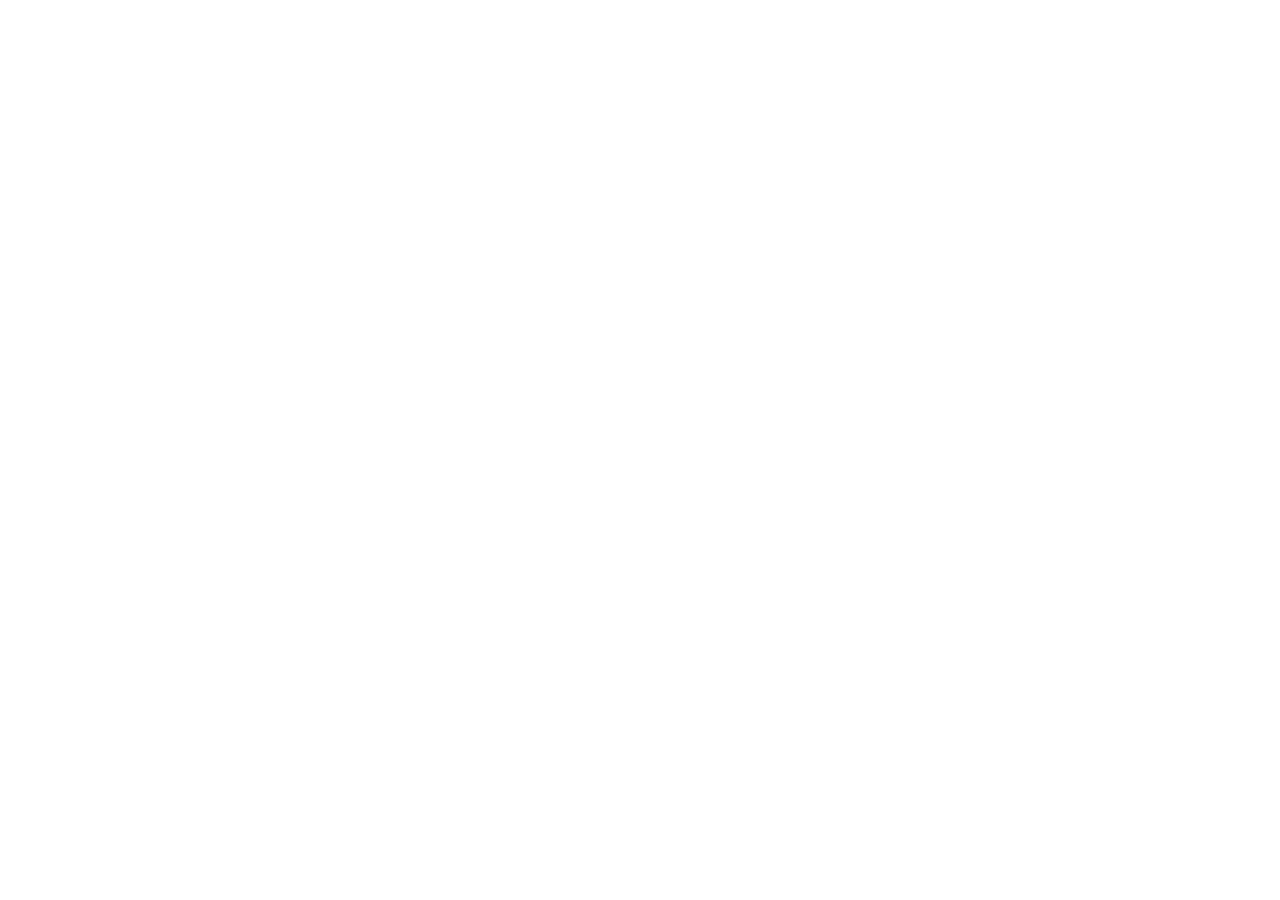
==== index.html @ d74dbf9d "Add files via upload" ====
<!DOCTYPE html>
<html lang="en">
<head>
<meta charset="UTF-8">
<meta name="viewport" content="width=device-width, initial-scale=1.0">
<title>Church Budget Platform — Demo</title>
<link rel="preconnect" href="https://fonts.googleapis.com">
<link rel="preconnect" href="https://fonts.gstatic.com" crossorigin>
<link href="https://fonts.googleapis.com/css2?family=Source+Sans+3:wght@400;600;700&family=Atkinson+Hyperlegible:wght@400;700&display=swap" rel="stylesheet">
<link rel="stylesheet" href="css/app.css">
<link rel="stylesheet" href="css/p4p6.css">
<link rel="stylesheet" href="css/dash.css">
<link rel="stylesheet" href="css/p5p9.css">
<link rel="stylesheet" href="css/p7p8.css">
<link rel="stylesheet" href="css/p1.css">
<link rel="stylesheet" href="css/p10.css">
<link rel="stylesheet" href="css/v101-proj.css">
<link rel="stylesheet" href="css/v101-appr.css">
<link rel="stylesheet" href="css/v101-msg.css">
</head>
<body>

<div id="app"></div>

<script src="js/config.js"></script>
<script src="js/data.js"></script>
<script src="js/derive.js"></script>
<script src="js/store.js"></script>
<script src="js/actions.js"></script>
<script src="js/ui.js"></script>
<script src="js/widgets.js"></script>
<script src="js/pages/p3.js"></script>
<script src="js/pages/stubs.js"></script>
<script src="js/pages/p2.js"></script>
<script src="js/pages/p4.js"></script>
<script src="js/pages/p6.js"></script>
<script src="js/pages/p5.js"></script>
<script src="js/pages/p7.js"></script>
<script src="js/pages/p8.js"></script>
<script src="js/pages/p9.js"></script>
<script src="js/pages/p1.js"></script>
<script src="js/pages/p10.js"></script>
<script src="js/pages/p11.js"></script>
<script src="js/app.js"></script>
</body>
</html>
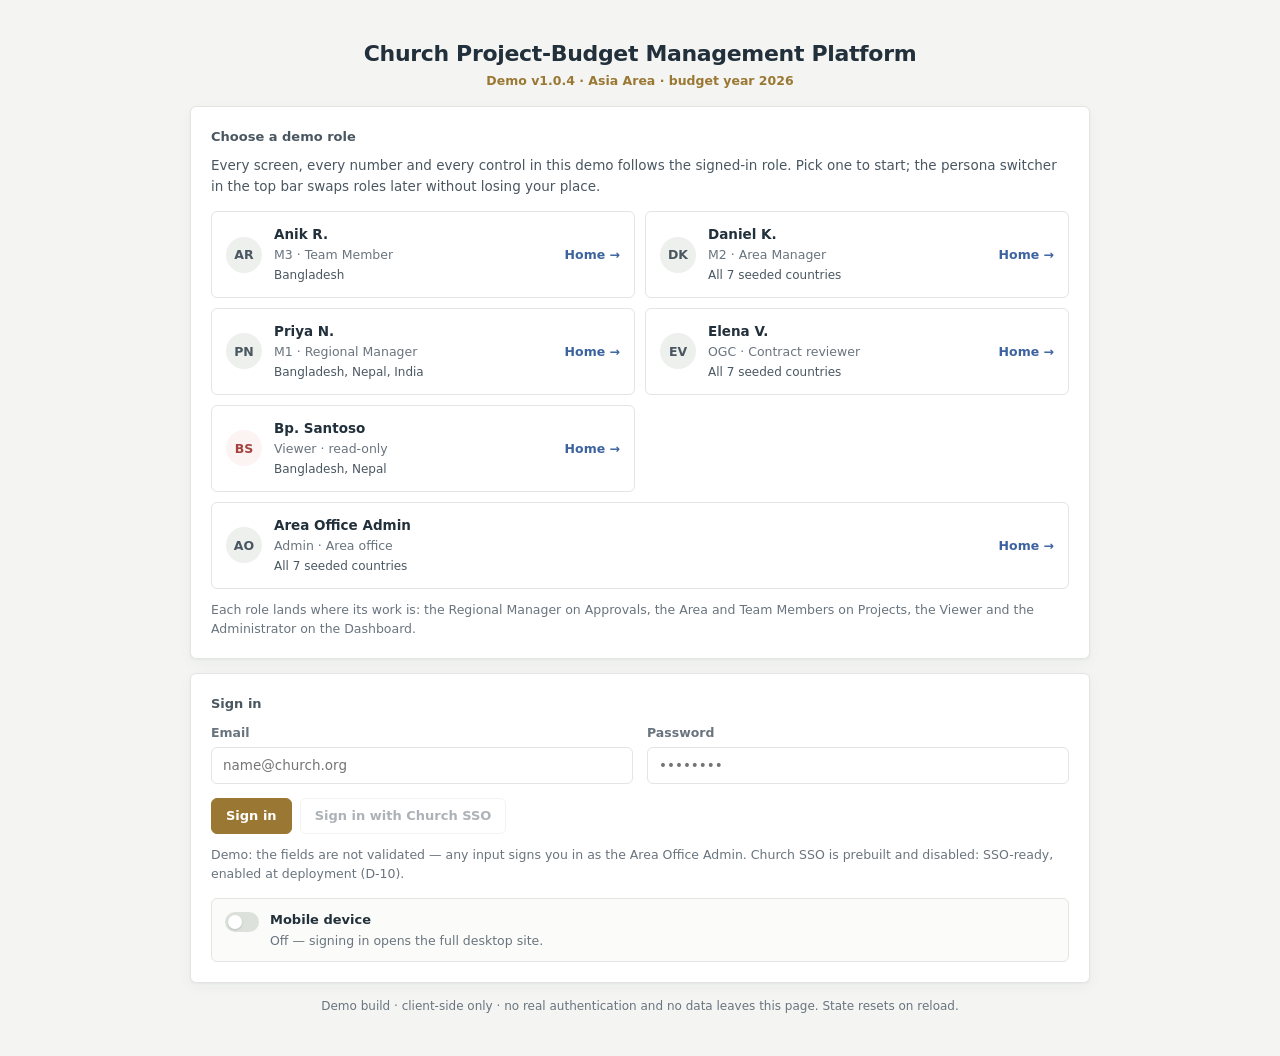
==== commit 63c9d0a9: "Add files via upload" ====
--- a/index.html
+++ b/index.html
@@ -3,7 +3,7 @@
 <head>
 <meta charset="UTF-8">
 <meta name="viewport" content="width=device-width, initial-scale=1.0">
-<title>Church Budget Platform — Demo</title>
+<title>Church Budget Platform — Demo v1.2.0</title>
 <link rel="preconnect" href="https://fonts.googleapis.com">
 <link rel="preconnect" href="https://fonts.gstatic.com" crossorigin>
 <link href="https://fonts.googleapis.com/css2?family=Source+Sans+3:wght@400;600;700&family=Atkinson+Hyperlegible:wght@400;700&display=swap" rel="stylesheet">
@@ -15,8 +15,11 @@
 <link rel="stylesheet" href="css/p1.css">
 <link rel="stylesheet" href="css/p10.css">
 <link rel="stylesheet" href="css/v101-proj.css">
-<link rel="stylesheet" href="css/v101-appr.css">
 <link rel="stylesheet" href="css/v101-msg.css">
+<link rel="stylesheet" href="css/p9int.css">
+<link rel="stylesheet" href="css/p12.css">
+<link rel="stylesheet" href="css/home.css">
+<link rel="stylesheet" href="css/p9data.css">
 </head>
 <body>
 
@@ -27,6 +30,8 @@
 <script src="js/derive.js"></script>
 <script src="js/store.js"></script>
 <script src="js/actions.js"></script>
+<script src="js/egc.js"></script>
+<script src="js/contracts.js"></script>
 <script src="js/ui.js"></script>
 <script src="js/widgets.js"></script>
 <script src="js/pages/p3.js"></script>
@@ -41,6 +46,15 @@
 <script src="js/pages/p1.js"></script>
 <script src="js/pages/p10.js"></script>
 <script src="js/pages/p11.js"></script>
+<script src="js/pages/p12.js"></script>
+<!-- v1.2.0 role homes: after stubs.js so the real pages win (F30) -->
+<script src="js/pages/p13.js"></script>
+<script src="js/pages/p14.js"></script>
+<script src="js/pages/p15.js"></script>
+<script src="js/pages/p16.js"></script>
+<script src="js/pages/p17.js"></script>
+<!-- v1.2.0 persistence: immediately before app.js (T-01, F1) -->
+<script src="js/persist.js"></script>
 <script src="js/app.js"></script>
 </body>
 </html>
--- a/css/app.css
+++ b/css/app.css
@@ -0,0 +1,602 @@
+/* ============================================================================
+   Church Budget Platform — application stylesheet
+   Tokens per docs/03_DESIGN_SYSTEM.md, then components C-01…C-20 as sections.
+   One family (Source Sans 3). No mono. No tracked-uppercase labels.
+   Spacing comes from --pad and --gap only.
+   ========================================================================= */
+
+/* ---------------------------------------------------------------- tokens -- */
+:root{
+  --paper:#F4F5F3; --card:#FFFFFF; --ink:#22303B; --slate:#4A5761; --muted:#69747E;
+  --line:#E2E5E1; --line2:#EDEFEC;
+  --brass:#9A7833; --verd:#3F7E72; --glass:#3C63A0; --rose:#A3423E;
+  --rose-bg:#FBF4F3; --brass-bg:#FBF8F1; --verd-bg:#F5FAF8;
+  --s1:#3F7E72; --s2:#3C63A0; --s3:#9A7833; --s4:#98A1A8; --sx:#A3423E;
+  --gantt-fill:#E7F0F5; --gantt-edge:#7FA8C4;
+  --gantt-fill2:#EFEAF6; --gantt-edge2:#9280BC;
+
+  --sans:'Source Sans 3',-apple-system,'Segoe UI',system-ui,sans-serif;
+  --comfort:'Atkinson Hyperlegible','Source Sans 3',-apple-system,system-ui,sans-serif;
+  --f:var(--sans);
+
+  --r:6px; --pad:20px; --gap:14px;
+  --shadow:0 1px 2px rgba(34,48,59,.04), 0 4px 14px rgba(34,48,59,.04);
+  --gantt-label:178px;
+}
+body.comfort{--f:var(--comfort)}
+
+/* ------------------------------------------------------------------ base -- */
+*{box-sizing:border-box;margin:0;padding:0}
+html,body{max-width:100%}
+body{font-family:var(--f);background:var(--paper);color:var(--ink);
+  font-size:14.5px;line-height:1.55;-webkit-font-smoothing:antialiased;
+  overflow-wrap:break-word;overflow-x:hidden}
+button{font:inherit;cursor:pointer;background:none;border:none;color:inherit}
+a{color:inherit}
+summary{list-style:none;cursor:pointer}
+summary::-webkit-details-marker{display:none}
+summary::marker{content:''}
+.num{font-variant-numeric:tabular-nums}
+.hide{display:none !important}
+.vh{position:absolute;width:1px;height:1px;overflow:hidden;clip:rect(0 0 0 0);white-space:nowrap}
+
+/* ============================================ C-01 · app shell + sidebar == */
+.shell{display:grid;grid-template-columns:212px minmax(0,1fr);min-height:100vh}
+.side{background:#FBFCFA;border-right:1px solid var(--line);padding:20px 0;
+  position:sticky;top:0;height:100vh;min-width:0;display:flex;flex-direction:column}
+.brand{font-size:15.5px;font-weight:700;padding:0 20px 16px;
+  border-bottom:1px solid var(--line2);margin-bottom:12px;letter-spacing:-.01em}
+.brand small{display:block;font-size:11.5px;font-weight:600;color:var(--brass);margin-top:2px}
+.nav{min-width:0}
+.side a{display:flex;justify-content:space-between;align-items:center;gap:8px;
+  padding:9px 20px;font-size:14px;color:var(--slate);text-decoration:none}
+.side a:hover{background:#F1F3F0}
+.side a.on{background:#EDF0EC;color:var(--ink);font-weight:600;box-shadow:inset 3px 0 0 var(--brass)}
+.side .grp{font-size:11.5px;font-weight:600;color:var(--muted);padding:18px 20px 6px}
+.badge{font-size:11.5px;font-weight:600;color:#fff;background:var(--rose);
+  border-radius:999px;padding:1px 8px;font-variant-numeric:tabular-nums;flex:none}
+.side .me{margin-top:auto;padding:14px 20px 0;border-top:1px solid var(--line2);
+  font-size:12.5px;color:var(--muted);min-width:0}
+.side .me b{display:block;color:var(--slate);font-size:13px}
+
+/* topbar (persona switcher lives here, top right) */
+.topbar{display:flex;align-items:center;gap:10px;flex-wrap:wrap;
+  padding:12px 28px;border-bottom:1px solid var(--line);background:#FBFCFA}
+.topbar .where{font-size:12.5px;color:var(--muted);min-width:0}
+.topbar .rt{margin-left:auto;display:flex;align-items:center;gap:10px;flex-wrap:wrap}
+.persona{display:flex;align-items:center;gap:8px}
+.persona label{font-size:12.5px;font-weight:600;color:var(--muted)}
+.sel{font-family:inherit;font-size:13px;font-weight:600;color:var(--ink);
+  border:1px solid var(--line);
+  border-radius:var(--r);background:#fff;padding:7px 12px;white-space:nowrap;max-width:100%}
+.rolechip{font-size:11.5px;font-weight:600;color:var(--slate);background:#EDF0EC;
+  border-radius:999px;padding:2px 9px;white-space:nowrap}
+.rolechip.viewer{background:var(--rose-bg);color:var(--rose)}
+
+.main{padding:22px 28px 60px;min-width:0;max-width:1280px}
+
+/* ------------------------------------------------------------ page head -- */
+.pagehead{display:flex;align-items:center;gap:var(--gap);flex-wrap:wrap;margin-bottom:4px}
+.pagehead h1{font-size:23px;font-weight:700;letter-spacing:-.015em;min-width:0}
+.pagehead .sub{font-size:13px;color:var(--muted)}
+.pagehead .sp{margin-left:auto;display:flex;gap:8px;flex-wrap:wrap;align-items:center}
+.crumb{font-size:12.5px;font-weight:600;color:var(--muted);margin-bottom:6px}
+
+/* ------------------------------------------------------- buttons / chips -- */
+.btn{display:inline-flex;align-items:center;gap:6px;font-size:13px;font-weight:600;
+  padding:7px 14px;border-radius:var(--r);border:1px solid var(--line);background:#fff;
+  color:var(--slate);white-space:nowrap;text-decoration:none}
+.btn:hover{border-color:var(--muted)}
+.btn.brass{background:var(--brass);border-color:var(--brass);color:#fff}
+.btn.brass:hover{border-color:var(--brass);filter:brightness(.95)}
+.btn.sm{font-size:12px;padding:4px 10px}
+.btn[disabled]{opacity:.45;pointer-events:none}
+
+.filters{display:flex;gap:8px;flex-wrap:wrap;align-items:center;margin:var(--gap) 0}
+.chip{font-size:12.5px;font-weight:600;padding:5px 12px;border-radius:999px;
+  border:1px solid var(--line);background:#fff;color:var(--slate);white-space:nowrap}
+.chip .n{font-size:11.5px;font-weight:600;color:var(--muted);margin-left:5px;
+  font-variant-numeric:tabular-nums}
+.chip:hover{border-color:var(--muted)}
+.chip.on{background:var(--ink);border-color:var(--ink);color:#fff}
+.chip.on .n{color:#C6CEC9}
+.filters .sep{width:1px;height:20px;background:var(--line);margin:0 3px}
+.search{font:inherit;font-size:12.5px;color:var(--ink);border:1px solid var(--line);
+  border-radius:999px;background:#fff;padding:5px 14px;min-width:262px;flex:0 1 300px}
+.search::placeholder{color:var(--muted)}
+.search:focus{outline:none;border-color:var(--brass);box-shadow:0 0 0 3px rgba(154,120,51,.12)}
+@media(max-width:520px){.search{min-width:0;flex:1 1 100%}}
+
+/* -------------------------------------------------------- cards / C-02 --- */
+.card{background:var(--card);border:1px solid var(--line);border-radius:var(--r);
+  box-shadow:var(--shadow);padding:var(--pad);min-width:0}
+.card + .card{margin-top:var(--gap)}
+.card h2{font-size:13px;font-weight:600;color:var(--slate);margin-bottom:var(--gap)}
+.card h2 .more{float:right;font-weight:600;font-size:12.5px;color:var(--glass);cursor:pointer}
+.card p{font-size:13.5px;color:var(--slate)}
+.card p + p{margin-top:8px}
+
+.kpis{display:grid;grid-template-columns:repeat(4,minmax(0,1fr));gap:var(--gap);margin-bottom:var(--gap)}
+.kpi{background:#fff;border:1px solid var(--line);border-left:3px solid var(--line);
+  border-radius:var(--r);box-shadow:var(--shadow);padding:16px 18px;min-width:0}
+.kpi.alert{border-left-color:var(--rose)}
+.kpi .k{font-size:12.5px;font-weight:600;color:var(--muted);margin-bottom:6px}
+.kpi .v{font-size:25px;font-weight:700;letter-spacing:-.01em;line-height:1.15;
+  font-variant-numeric:tabular-nums}
+.kpi.alert .v{color:var(--rose)}
+.kpi .d{font-size:12.5px;color:var(--muted);margin-top:5px}
+
+/* attention pill (shared micro-layout) */
+.tagpill{flex:none;min-width:60px;text-align:center;font-size:12px;font-weight:700;
+  font-variant-numeric:tabular-nums;padding:3px 6px;border-radius:999px;
+  border:1.5px solid var(--line);color:var(--slate);background:#fff}
+.tagpill.rose{border-color:#E5C6C4;color:var(--rose);background:var(--rose-bg)}
+.tagpill.brass{border-color:#E2D3B4;color:var(--brass);background:var(--brass-bg)}
+
+/* coverage cell (bar ∣ right-aligned %) */
+.covcell{display:inline-grid;grid-template-columns:56px 48px;align-items:center;gap:8px}
+.covbar{width:56px;height:5px;border-radius:999px;background:#EFF1EE;overflow:hidden}
+.covbar i{display:block;height:100%;background:var(--verd);border-radius:999px}
+.covbar.warn i{background:var(--brass)}
+.covbar.over i{background:var(--rose)}
+.covcell .cv{text-align:right;font-variant-numeric:tabular-nums;font-size:12.5px}
+.covcell .cv.neg{color:var(--rose);font-weight:700}
+
+/* ============================================== C-04 · data table ======== */
+.tblwrap{overflow-x:auto}
+.tbl{width:100%;border-collapse:collapse;font-size:13.5px}
+.tblwrap .tbl{min-width:560px}
+.tbl th{font-size:12.5px;font-weight:600;color:var(--muted);text-align:left;
+  padding:0 12px 10px;border-bottom:1px solid var(--line);white-space:nowrap}
+.tbl th.r,.tbl td.r{text-align:right}
+.tbl td{padding:12px;border-bottom:1px solid var(--line2);vertical-align:middle}
+.tbl tr:last-child td{border-bottom:none}
+.tbl td.r{font-variant-numeric:tabular-nums;white-space:nowrap}
+.tbl .neg{color:var(--rose);font-weight:700}
+.tbl .dim{color:var(--muted)}
+
+/* ================================== C-04/C-05 · P3 register + rows ======= */
+.list{border:1px solid var(--line);border-radius:var(--r);background:#fff;
+  box-shadow:var(--shadow);overflow:hidden}
+.lhead,.prow{display:grid;
+  grid-template-columns:minmax(0,1fr) 196px 116px 136px 30px;
+  gap:12px;align-items:center;padding:11px 16px}
+.lhead{background:#FAFBFA;border-bottom:1px solid var(--line);
+  font-size:12.5px;font-weight:600;color:var(--muted)}
+.lhead .r{text-align:right}
+
+/* country group header — carries the derived committed total */
+.ghd{display:flex;align-items:center;gap:12px;flex-wrap:wrap;
+  padding:10px 16px;background:#F6F8F5;border-bottom:1px solid var(--line);
+  border-top:1px solid var(--line)}
+.list .ghd:first-of-type{border-top:none}
+.ghd b{font-size:13.5px;font-weight:700}
+.ghd .cnt{font-size:12.5px;color:var(--muted)}
+.ghd .rt{margin-left:auto;display:flex;align-items:center;gap:12px;flex-wrap:wrap;
+  font-size:12.5px;color:var(--muted)}
+.ghd .rt .money{font-variant-numeric:tabular-nums;color:var(--slate);font-weight:600}
+.ghd .rt .over{color:var(--rose);font-weight:700;font-variant-numeric:tabular-nums}
+
+details.prj{border-bottom:1px solid var(--line2)}
+details.prj:last-of-type{border-bottom:none}
+summary.prow:hover{background:#FBFCFA}
+details.prj[open] summary.prow{background:#F8FAF8}
+.pname{min-width:0}
+.pname .id{font-size:12px;font-weight:600;color:var(--brass);
+  font-variant-numeric:tabular-nums}
+.pname b{display:block;font-weight:600;font-size:14px;line-height:1.35;
+  overflow:hidden;text-overflow:ellipsis;white-space:nowrap}
+.pname small{display:block;color:var(--muted);font-size:12.5px;
+  overflow:hidden;text-overflow:ellipsis;white-space:nowrap}
+.stage{min-width:0}
+.stage small{display:block;font-size:12.5px;color:var(--muted);margin-top:3px;
+  font-variant-numeric:tabular-nums}
+.stage small.hot{color:var(--rose);font-weight:600}
+.stage small.warm{color:var(--brass);font-weight:600}
+.amt{font-size:14px;text-align:right;white-space:nowrap;font-variant-numeric:tabular-nums;
+  font-weight:600}
+.amt small{display:block;font-size:12px;color:var(--muted);font-weight:400}
+.chev{color:var(--muted);font-size:11px;text-align:right;transition:transform .18s}
+details.prj[open] .chev{transform:rotate(180deg)}
+
+/* ============================================= C-13 · status pill ======== */
+.pill{display:inline-flex;align-items:center;gap:6px;font-size:12.5px;font-weight:600;
+  padding:2px 10px;border-radius:999px;border:1px solid currentColor;
+  white-space:nowrap;line-height:1.6}
+.pill .dot{width:7px;height:7px;border-radius:50%;background:currentColor;flex:none}
+.p-s1{color:var(--s1)}.p-s2{color:var(--s2)}.p-s3{color:var(--s3)}
+.p-s4{color:var(--s4)}.p-sx{color:var(--sx)}
+
+/* ============================================= C-17 · progress bar ======= */
+.prog{display:flex;align-items:center;gap:8px;min-width:0}
+.pb{flex:1;max-width:76px;height:6px;border-radius:999px;background:#EAEDEA;overflow:hidden;flex-shrink:0}
+.pb i{display:block;height:100%;background:var(--verd);border-radius:999px}
+.pb.mid i{background:var(--brass)}
+.prog .pc{font-size:12.5px;color:var(--slate);white-space:nowrap;font-variant-numeric:tabular-nums}
+.prog .na{font-size:12.5px;color:var(--muted);font-style:italic;min-width:0;
+  overflow:hidden;text-overflow:ellipsis}
+
+/* ============================================= expanded panel ============ */
+.panel{padding:6px 16px 20px;background:#FCFDFC;border-top:1px solid var(--line2)}
+.ph{font-size:12.5px;font-weight:600;color:var(--slate);margin:16px 0 9px;
+  display:flex;align-items:center;gap:10px;flex-wrap:wrap}
+.ph .r{margin-left:auto;display:flex;gap:6px;flex-wrap:wrap}
+.gnote{font-size:12.5px;color:var(--muted);margin-top:9px}
+.gnote a{color:var(--glass);font-weight:600}
+.pmeta{display:flex;gap:18px;flex-wrap:wrap;font-size:12.5px;color:var(--muted);margin-top:2px}
+.pmeta b{color:var(--slate);font-weight:600}
+
+/* ============================ C-16 · one-line stage stepper ============== */
+.stepline{display:flex;align-items:center;flex-wrap:wrap;row-gap:8px}
+.sl{display:inline-flex;align-items:baseline;gap:6px;font-size:12.5px;padding:4px 11px;
+  border:1px solid var(--line);border-radius:999px;background:#fff;color:var(--slate)}
+.sl b{font-weight:600}
+.sl small{color:var(--muted);font-size:12px;font-variant-numeric:tabular-nums}
+.sl .mk{font-weight:700}
+.sl.ok{border-color:#B9D2C9;color:var(--verd);background:var(--verd-bg)}
+.sl.ok small{color:#5C7C74}
+.sl.wait{border-color:#E3C2BF;color:var(--rose);background:#FCF6F5}
+.sl.wait small{color:#8E5C59}
+.sl.todo{border-style:dashed;color:var(--muted)}
+.conn{width:16px;height:1.5px;background:var(--line);flex:none}
+.conn.ok{background:#B9D2C9}
+
+/* ================================================= C-06 · gantt ========== */
+.gantt{border:1px solid var(--line);border-radius:var(--r);overflow:hidden;background:#fff}
+.gantt-scroll{overflow-x:auto}
+/* v1.0.4 — the today pill is absolutely positioned at the very top of the
+   inner block and would otherwise print over a month-group heading; the pad gives
+   it a lane of its own above the month row */
+.gantt-inner{min-width:640px;position:relative;padding-top:26px}
+.gm,.grow2{display:grid;grid-template-columns:var(--gantt-label) minmax(0,1fr)}
+.gm{border-bottom:1px solid var(--line);background:#FAFBFA}
+.gm .gl{border-right:1px solid var(--line);padding:7px 12px;font-size:12.5px;
+  font-weight:600;color:var(--muted)}
+.mrow{display:grid;grid-template-columns:repeat(4,minmax(0,1fr))}
+.mh{text-align:center;padding:7px 4px;font-size:12.5px;color:var(--slate);
+  border-left:1px solid var(--line2)}
+.grow2{border-bottom:1px solid var(--line2)}
+.grow2:last-child{border-bottom:none}
+.grow2 .gl{padding:8px 12px;border-right:1px solid var(--line);display:flex;
+  flex-direction:column;justify-content:center;min-width:0}
+.grow2 .gl b{font-weight:600;font-size:13px;white-space:nowrap;overflow:hidden;text-overflow:ellipsis}
+.grow2 .gl small{color:var(--muted);font-size:12px;white-space:nowrap;
+  overflow:hidden;text-overflow:ellipsis}
+.track{position:relative;display:grid;grid-template-columns:repeat(16,minmax(0,1fr));
+  align-items:center;min-height:40px;
+  background-image:linear-gradient(to right,var(--line2) 0 1px,transparent 1px 100%);
+  background-size:calc(100%/16) 100%}
+.bar{grid-row:1;align-self:center;z-index:2;height:26px;border-radius:999px;margin:0 3px;
+  background:var(--gantt-fill);border:1px solid var(--gantt-edge);
+  display:flex;align-items:center;padding:0 11px;gap:7px;font-size:12.5px;color:var(--ink);
+  white-space:nowrap;overflow:hidden;position:relative}
+.bar .fill{position:absolute;left:0;top:0;bottom:0;background:rgba(63,126,114,.22);
+  border-radius:999px 0 0 999px}
+.bar .fill.full{border-radius:999px}
+.bar span{position:relative;z-index:1;overflow:hidden;text-overflow:ellipsis}
+.bar.v2{background:var(--gantt-fill2);border-color:var(--gantt-edge2)}
+.bar.plan{background:#F5F6F4;border-style:dashed;color:var(--muted)}
+.bar i{width:7px;height:7px;border-radius:50%;background:var(--gantt-edge);flex:none;
+  position:relative;z-index:1}
+.bar.v2 i{background:var(--gantt-edge2)}
+.bar.plan i{background:var(--s4)}
+.today{position:absolute;top:0;bottom:0;width:1.5px;background:var(--rose);opacity:.7;
+  z-index:5;pointer-events:none}
+.today-pill{position:absolute;z-index:6;transform:translateX(-50%);background:#F7E3E1;
+  color:var(--rose);border-radius:999px;font-size:11.5px;font-weight:600;padding:2px 9px;
+  white-space:nowrap;top:3px;pointer-events:none;font-variant-numeric:tabular-nums}
+
+/* ---------------------------------------------------------- foot strip -- */
+.foot{display:flex;justify-content:space-between;gap:12px;flex-wrap:wrap;
+  padding:13px 4px 0;font-size:13px;color:var(--muted)}
+.foot b{color:var(--ink);font-variant-numeric:tabular-nums}
+.foot .neg{color:var(--rose);font-weight:600;font-variant-numeric:tabular-nums}
+
+/* ------------------------------------------------------------- notices -- */
+.pagenote{font-size:12.5px;color:var(--muted);margin-top:16px;max-width:78ch}
+.hintbar{margin:var(--gap) 0 0;padding:10px 14px;border:1px solid var(--line);
+  border-left:3px solid var(--brass);border-radius:var(--r);background:#fff;
+  font-size:12.5px;color:var(--slate)}
+.phasetag{display:inline-block;font-size:11.5px;font-weight:600;color:var(--brass);
+  background:var(--brass-bg);border:1px solid #E2D3B4;border-radius:999px;padding:1px 9px}
+.stubgrid{display:grid;grid-template-columns:repeat(2,minmax(0,1fr));gap:var(--gap);margin-top:var(--gap)}
+.stublist{list-style:none;font-size:13.5px;color:var(--slate)}
+.stublist li{padding:7px 0;border-bottom:1px solid var(--line2);display:flex;gap:10px}
+.stublist li:last-child{border-bottom:none}
+.stublist li::before{content:'·';color:var(--brass);font-weight:700}
+
+/* ================================ C-03 · aligned budget bar (v1.0.1) ===== */
+/* Every row in a column shares one scale, so .ubar-rule lands on the same x
+   down the whole column and reads as one continuous 100% line. Anything past
+   it is the same 135° rose hatch the dashboard already uses for an over-run. */
+.ubar-wrap{display:flex;align-items:center;gap:10px;min-width:0}
+/* #EFF1EE is the same empty-track neutral the C-03 dashboard bar already uses,
+   so a bar reads identically wherever it appears */
+.ubar{position:relative;flex:1 1 auto;min-width:0;height:16px;border-radius:999px;
+  background:#EFF1EE}
+.ubar-wrap.sm .ubar{height:10px}
+.ubar-fill{position:absolute;left:0;top:0;bottom:0;border-radius:999px 0 0 999px;
+  background:var(--verd)}
+.ubar-fill.warn,.ubar-fill.over{background:var(--brass)}
+.ubar-over{position:absolute;top:0;bottom:0;border-radius:0 999px 999px 0;
+  background:repeating-linear-gradient(135deg,
+    rgba(163,66,62,.20) 0 5px, rgba(163,66,62,.42) 5px 10px)}
+.ubar-rule{position:absolute;top:-7px;bottom:-7px;width:2px;background:var(--ink);
+  border-radius:2px;opacity:.55}
+.ubar-val{flex:none;min-width:52px;text-align:right;font-size:12.5px;font-weight:600;
+  color:var(--slate);font-variant-numeric:tabular-nums}
+.ubar-val.neg{color:var(--rose)}
+
+/* ------------------------------------------------- generic field (C-11) -- */
+/* the one plain input the shell owns; page stylesheets keep their own */
+.fld{font-size:13.5px;font-family:inherit;color:var(--ink);background:var(--card);
+  border:1px solid var(--line);border-radius:var(--r);padding:7px 11px;
+  min-width:0;max-width:100%}
+.fld:focus{outline:2px solid var(--glass);outline-offset:1px}
+.fld.wide{width:100%;display:block}
+.fldlab{display:block;font-size:12.5px;font-weight:600;color:var(--slate);margin-bottom:6px}
+.fldrow{display:flex;gap:8px;align-items:center;flex-wrap:wrap;margin-bottom:var(--gap)}
+.fldrow .fld{flex:1 1 240px}
+
+/* ============================================== C-12 · modal (base) ====== */
+.modal-wrap{position:fixed;inset:0;background:rgba(34,48,59,.32);z-index:80;
+  display:flex;align-items:center;justify-content:center;padding:20px}
+.modal{background:#fff;border-radius:8px;box-shadow:0 20px 50px rgba(34,48,59,.24);
+  padding:var(--pad);max-width:460px;width:100%}
+.modal h3{font-size:16px;font-weight:700;margin-bottom:8px}
+.modal p{font-size:13.5px;color:var(--slate)}
+.modal .acts{display:flex;gap:8px;justify-content:flex-end;margin-top:var(--gap)}
+
+/* ============================================ C-20 · scope selector ====== */
+.scope{position:relative}
+.scope-btn{display:inline-flex;align-items:center;gap:8px;font-size:13px;font-weight:600;
+  color:var(--ink);border:1px solid var(--line);border-radius:var(--r);background:#fff;
+  padding:7px 12px;white-space:nowrap}
+.scope-btn .chip{font-size:11.5px;font-weight:700;background:#EDF0EC;border-radius:999px;
+  padding:1px 8px;color:var(--slate);border:none}
+
+/* ========================================================= responsive ==== */
+@media(max-width:1020px){
+  .kpis{grid-template-columns:repeat(2,minmax(0,1fr))}
+  .stubgrid{grid-template-columns:minmax(0,1fr)}
+}
+@media(max-width:880px){
+  .shell{grid-template-columns:minmax(0,1fr)}
+  .side{position:static;height:auto;flex-direction:column;padding:14px 0 0;
+    border-right:none;border-bottom:1px solid var(--line)}
+  .brand{padding:0 16px 12px;margin-bottom:0}
+  .nav{display:flex;gap:2px;overflow-x:auto;padding:8px 10px;border-top:1px solid var(--line2)}
+  .side .grp{display:none}
+  .side a{padding:7px 12px;border-radius:var(--r);white-space:nowrap;font-size:13.5px}
+  .side a.on{box-shadow:inset 0 -3px 0 var(--brass)}
+  .side .me{margin:0;padding:10px 16px;border-top:1px solid var(--line2)}
+  .side .me b{display:inline;margin-right:6px}
+  .topbar{padding:10px 16px}
+  .main{padding:18px 16px 48px}
+}
+@media(max-width:860px){
+  .lhead,.prow{grid-template-columns:minmax(0,1fr) 120px 26px;row-gap:8px}
+  .lhead .c-stage,.lhead .c-prog{display:none}
+  .stage{grid-column:1/-1;order:4;display:flex;gap:10px;align-items:center;flex-wrap:wrap}
+  .stage small{margin:0}
+  .prog{grid-column:1/-1;order:5}
+  .prog .pb{max-width:120px}
+}
+@media(max-width:520px){
+  .kpis{grid-template-columns:minmax(0,1fr)}
+  .main{padding:16px 12px 44px}
+  .lhead,.prow{padding:11px 12px}
+  .panel{padding:6px 12px 18px}
+  .ghd{padding:10px 12px}
+  .pagehead h1{font-size:20px}
+  .topbar .rt{width:100%;margin-left:0}
+  .sel{max-width:100%}
+}
+
+/* ---------------------------------------------------- v1.0.2 brand mark -- */
+/* "Church Budget&Project MS" — chapel glyph in gold with a slow lux shimmer
+   sweep and three twinkling glints. Deliberate client-requested accent; the
+   effect stays inside the brand block and uses the brass family only. */
+.brand-v2{display:flex;align-items:center;gap:10px;min-width:0}
+.brand-v2 .btxt{min-width:0}
+.brand-v2 .bname{display:block;font-size:14.5px;line-height:1.15;color:var(--ink)}
+.bico{width:30px;height:30px;flex:none;overflow:visible}
+.bico .bico-door{fill:#FDFBF6}
+.bico{filter:drop-shadow(0 1px 2px rgba(154,120,51,.35))}
+.bico g{animation:bico-lux 5.5s ease-in-out infinite}
+@keyframes bico-lux{
+  0%,100%{filter:brightness(1)}
+  46%{filter:brightness(1)}
+  52%{filter:brightness(1.28) saturate(1.15)}
+  58%{filter:brightness(1)}
+}
+.bico .glint{fill:#E9D9A8;opacity:0}
+.bico .g1{animation:bico-glint 5.5s ease-in-out infinite .2s}
+.bico .g2{animation:bico-glint 5.5s ease-in-out infinite 1.9s}
+.bico .g3{animation:bico-glint 5.5s ease-in-out infinite 3.4s}
+@keyframes bico-glint{
+  0%,100%{opacity:0;transform:scale(.4)}
+  6%{opacity:.95;transform:scale(1.15)}
+  12%{opacity:0;transform:scale(.4)}
+}
+@media (prefers-reduced-motion:reduce){
+  .bico g,.bico .glint{animation:none}
+  .bico .glint{opacity:.5}
+}
+
+/* Add-on module chip beside a nav label (TimeBlock, D-07).
+   v1.0.3 · the chip now reads "Required Licenses", so the nav label has to be
+   allowed to shrink and the chip to wrap under it at narrow sidebar widths. */
+.side a > span{min-width:0;overflow-wrap:break-word}
+.side a .addon{display:inline-block;font-size:10px;font-weight:600;color:var(--brass);
+  border:1px solid #E2D3B4;border-radius:999px;padding:0 6px;margin-left:7px;
+  vertical-align:1px;background:#FDFBF6;letter-spacing:0;white-space:nowrap}
+.p5-addon{font-size:11px;font-weight:600;color:var(--brass);
+  border:1px solid #E2D3B4;border-radius:999px;padding:1px 8px;margin-left:8px;
+  vertical-align:3px;background:#FDFBF6}
+
+/* ============================================================================
+   v1.0.3 · C-21 country identity palette
+   ----------------------------------------------------------------------------
+   Client-approved deviation from design rule 4 ("no tinted cards"): the seven
+   seeded countries carry a flag-derived pastel identity so a country band on P3
+   and a country section on P11 read as the same object. Three tones per country,
+   defined ONCE here and nowhere else:
+
+     --cc-<code>-bold   pastel, header/band background (BOLD tone)
+     --cc-<code>-light  pastel, row-area / section background (LIGHT tone)
+     --cc-<code>-line   saturated flag accent, for 3px rules and borders only
+
+   Contrast, measured against the tokens actually printed on them:
+     ink  #22303B on every -bold  ≥ 10.1:1     (AA/AAA normal text)
+     slate#4A5761 on every -bold  ≥  5.5:1     (AA normal text)
+     rose #A3423E on every -bold  ≥  4.6:1     (AA — the over/alert value)
+     -line vs its own -bold       ≥  4.0:1     (AA non-text, 3px rules)
+   The two flag-yellow lines (IND saffron, MMR golden) are darkened from the
+   literal flag hex so a 3px rule clears 3:1 on both the pastel and white.
+
+   Nothing else in the app may inherit these: the ONLY consumers are the .cc-*
+   utility classes below, and the only elements that carry a .cc-* class are the
+   P3 country band / body / chip and the P11 country header / row / pin. */
+:root{
+  --cc-bgd-bold:#D2E7DE; --cc-bgd-light:#F1F8F4; --cc-bgd-line:#2E6B54;
+  --cc-npl-bold:#F4D8DE; --cc-npl-light:#FBF2F4; --cc-npl-line:#A63446;
+  --cc-khm-bold:#D6E0F3; --cc-khm-light:#F1F4FA; --cc-khm-line:#33518F;
+  --cc-ind-bold:#FCE3C3; --cc-ind-light:#FDF6EC; --cc-ind-line:#9C6318;
+  --cc-mmr-bold:#F6EBB8; --cc-mmr-light:#FCF9EA; --cc-mmr-line:#7F6F1A;
+  --cc-lao-bold:#F5DBD5; --cc-lao-light:#FBF3F1; --cc-lao-line:#2C4E8A;
+  /* v1.0.4 · HKG. The flag is red and white, but red is already spoken for by
+     NPL crimson and LAO, so the identity comes from the bauhinia flower on the
+     flag instead: a violet family that stays its own colour beside both. */
+  --cc-hkg-bold:#E3DCF0; --cc-hkg-light:#F5F2FA; --cc-hkg-line:#5B4A8A;
+  /* neutral fallback for any country the palette does not know */
+  --cc-x-bold:#E4E7E3;   --cc-x-light:#F7F8F6;   --cc-x-line:#69747E;
+}
+
+/* The utility classes expose the trio under three generic names, so every page
+   stylesheet writes var(--ccb) / var(--ccl) / var(--ccx) and stays completely
+   palette-agnostic — an eighth country is one line here and nothing else. */
+.cc-x  {--ccb:var(--cc-x-bold);  --ccl:var(--cc-x-light);  --ccx:var(--cc-x-line)}
+.cc-bgd{--ccb:var(--cc-bgd-bold);--ccl:var(--cc-bgd-light);--ccx:var(--cc-bgd-line)}
+.cc-npl{--ccb:var(--cc-npl-bold);--ccl:var(--cc-npl-light);--ccx:var(--cc-npl-line)}
+.cc-khm{--ccb:var(--cc-khm-bold);--ccl:var(--cc-khm-light);--ccx:var(--cc-khm-line)}
+.cc-ind{--ccb:var(--cc-ind-bold);--ccl:var(--cc-ind-light);--ccx:var(--cc-ind-line)}
+.cc-mmr{--ccb:var(--cc-mmr-bold);--ccl:var(--cc-mmr-light);--ccx:var(--cc-mmr-line)}
+.cc-lao{--ccb:var(--cc-lao-bold);--ccl:var(--cc-lao-light);--ccx:var(--cc-lao-line)}
+.cc-hkg{--ccb:var(--cc-hkg-bold);--ccl:var(--cc-hkg-light);--ccx:var(--cc-hkg-line)}
+
+/* the flag glyph: colour emoji, so it must never inherit a text colour or a
+   tabular-numeral setting; sized to sit on the label baseline */
+.ccflag{font-style:normal;font-size:14px;line-height:1;flex:none;
+  font-variant-numeric:normal;letter-spacing:0}
+
+/* ================================ v1.1.0 · gate step (U.gateStep · C-15b) ==
+   One fragment, four surfaces (P3 panel, P4 tracker, P6 inbox, P10). Chips
+   reuse the pill grammar already in this file — no new colours, no new
+   family, nothing that a page stylesheet has to know about. */
+.gs{min-width:0}
+.gs-hd{display:flex;align-items:baseline;gap:8px;flex-wrap:wrap}
+.gs-hd b{font-size:13px;font-weight:600}
+.gs-mode{font-size:11.5px;font-weight:600;color:var(--muted)}
+.gs-line{display:flex;align-items:center;gap:7px;flex-wrap:wrap;margin-top:5px}
+.gs-sub{font-size:12.5px;color:var(--muted);margin-top:4px}
+.gs-sub b{color:var(--slate);font-weight:600}
+.gs-src{font-size:11.5px;font-weight:600;color:var(--slate);background:#EFF1EE;
+  border:1px solid var(--line);border-radius:999px;padding:1px 9px;white-space:nowrap}
+.gs-src.adv{color:var(--brass);border-color:#E2D3B4;background:var(--brass-bg)}
+.gs-ref{font-size:12px;color:var(--muted)}
+.gs-sync{font-size:11.5px;font-weight:600;border:1px solid var(--line);border-radius:999px;
+  padding:1px 9px;color:var(--muted);white-space:nowrap}
+.gs-sync.ok{color:var(--verd);border-color:#B9D2C9;background:var(--verd-bg)}
+.gs-sync.queued{color:var(--brass);border-color:#E2D3B4;background:var(--brass-bg)}
+.gs-sync.failed{color:var(--rose);border-color:#E5C6C4;background:var(--rose-bg)}
+.gs-link{font-size:12px;font-weight:600;color:var(--glass);text-decoration:none;white-space:nowrap}
+.gs-link:hover{text-decoration:underline}
+
+/* --------- v1.1.0 · P10 quick-view rows for proposals and contracts -------
+   The two new lists reuse .p10-card exactly (css/p10.css); what they add is a
+   card that is itself the link, which a <button> needs spelling out. Kept here
+   rather than in p10.css so the whole v1.1.0 UI delta sits in one file. */
+.p10-link{display:block;width:100%;text-align:left;text-decoration:none;color:inherit}
+.p10-link:hover{border-color:var(--brass)}
+
+/* ======================================================= v1.2.0 FLOW =====
+   WP2 · the four-rung stepper's new parts, plus the shared list grammars the
+   needs-you row, the worker task list, the chain line and the portfolio bar
+   row are drawn with. Nothing above this fence is touched. */
+.sl.sl-cur{box-shadow:0 0 0 2px rgba(0,0,0,.045)}
+.sl.sl-dead{border-color:#E3C2BF;color:var(--rose);background:#FCF6F5}
+.sl.sl-dead s{text-decoration:line-through;opacity:.75}
+.sl-tag{font-size:10.5px;font-weight:700;letter-spacing:.02em;text-transform:uppercase;
+  color:#fff;background:var(--rose);border-radius:999px;padding:1px 7px;margin-left:2px}
+.sl-sub{display:block;margin-top:6px;font-size:12.5px;color:var(--muted)}
+/* audit G2 — the four-rung ladder inside Needs-you rows (P6, P10, P14) */
+.p6-inline-step{margin-top:8px}
+.p6-inline-step .stepline{row-gap:4px}
+.p6-inline-step .sl{padding:2px 7px;font-size:11px}
+.p6-inline-step .conn{width:8px;min-width:8px}
+.p6-inline-step .sl small{display:none}
+.p6-inline-step .sl-sub{margin-top:4px;font-size:12px}
+.p6-inline-step.compact .sl-sub{display:none}
+.p6-inline-step.compact .sl{padding:1px 6px;font-size:11px}
+.p6-inline-step.compact .conn{width:6px}
+.sl-line{display:block;font-variant-numeric:tabular-nums}
+.sl-line.warm{color:#8E5C59}
+.sl-line.hot{color:var(--rose);font-weight:600}
+.sl-gates{display:flex;flex-wrap:wrap;gap:10px;margin-top:4px}
+
+/* ---- worker task list (GOV.UK grammar: whole row, sentence-case tag) ---- */
+.tasklist{list-style:none;margin:8px 0 0;padding:0;border-top:1px solid var(--line)}
+.tasklist li{border-bottom:1px solid var(--line)}
+.tasklist a{display:flex;align-items:center;justify-content:space-between;gap:12px;
+  padding:9px 4px;text-decoration:none;color:var(--ink);font-size:13px}
+.tasklist a:hover{background:rgba(0,0,0,.02)}
+.tasklist .tl-lab{font-weight:600}
+.tasklist .tl-tag{font-size:11.5px;font-weight:600;border-radius:999px;padding:2px 9px;
+  border:1px solid var(--line);color:var(--slate);background:#fff;white-space:nowrap}
+.tasklist .tl-tag.tl-done{border-color:#B9D2C9;color:var(--verd);background:var(--verd-bg)}
+.tasklist .tl-tag.tl-blocked{border-style:dashed;color:var(--muted)}
+.tasklist .tl-tag.tl-na{border-style:dashed;color:var(--muted)}
+.tasklist li.tl-done .tl-lab{color:var(--muted);font-weight:500}
+
+/* ---- who did what, when ---- */
+.chain{list-style:none;margin:6px 0 0;padding:0;font-size:12px;color:var(--muted)}
+.chain li{display:flex;gap:8px;align-items:baseline;padding:1px 0}
+.chain b{color:var(--slate);font-weight:600;flex:none}
+.chain span{flex:1 1 auto;min-width:0;overflow:hidden;text-overflow:ellipsis;white-space:nowrap}
+.chain time{flex:none;font-variant-numeric:tabular-nums}
+
+/* ---- bullet bar row (needs-you row + portfolio ordered list) ---- */
+.cbar-row{display:flex;align-items:center;gap:14px;padding:9px 4px;text-decoration:none;
+  color:var(--ink);border-bottom:1px solid var(--line)}
+.cbar-row:hover{background:rgba(0,0,0,.02)}
+.cbar-name{flex:0 0 200px;display:flex;flex-direction:column;font-size:13px}
+.cbar-name small{color:var(--muted);font-size:11.5px}
+.cbar-bar{flex:1 1 auto;min-width:120px}
+.cbar-fig{flex:0 0 170px;text-align:right;display:flex;flex-direction:column}
+.cbar-fig small{color:var(--muted);font-size:11.5px}
+.p6-card .cbar-row{display:block;border-bottom:0;padding:2px 0 0;max-width:460px}
+.p6-card .cbar-row .p2-bwrap{padding:18px 0 0}
+.p6-card .cbar-row .p2-bar{height:12px}
+
+/* ---- the inline reason composer (T-10 · p6r-*) ---- */
+.p6-inline{margin-top:8px;padding:8px;border:1px solid var(--line);border-radius:var(--r);
+  background:#fff}
+.p6-inline textarea{width:100%;min-height:44px;font:inherit;font-size:12.5px}
+.p6-iacts{display:flex;gap:8px;margin-top:6px}
+.p6-inline-step{margin-top:4px}
+.p6-card.is-focused{box-shadow:0 0 0 2px var(--glass)}
+
+/* ====================================================== v1.2.0 SHELL =====
+   WP4 · exactly two shell-level additions: the tint that tells the admin
+   console apart from a persona home (T-11), and the pre-render placeholder
+   app.js paints while persistence restores (T-01). Nothing above this fence
+   is touched. */
+.shell-admin .topbar{background:linear-gradient(180deg,#FBF8F1 0%,#F7F3E9 100%);
+  border-bottom-color:#E4D9BE}
+.shell-admin .side{background:#FAF8F2;border-right-color:#E7DFCB}
+.shell-admin .side a.on{box-shadow:inset 3px 0 0 var(--brass);background:#F2EDDF}
+.shell-admin .main{box-shadow:inset 0 3px 0 -1px rgba(154,120,51,.28)}
+
+.restoring{display:flex;align-items:center;justify-content:center;min-height:100vh;
+  font-size:14px;color:var(--muted);letter-spacing:.01em}
--- a/css/p4p6.css
+++ b/css/p4p6.css
@@ -0,0 +1,356 @@
+/* ============================================================================
+   P4 project detail · P6 approvals inbox · C-08 / C-09 / C-10 / C-11 / C-15
+   Everything here is namespaced .p4- / .p6- / .act- and reuses the tokens and
+   the card anatomy from css/app.css. One family, sentence-case labels,
+   tabular numerals on every money and day value.
+   ========================================================================= */
+
+/* ================================================== P4 · header ========== */
+.p4-head{display:flex;align-items:flex-start;gap:var(--gap);flex-wrap:wrap;margin-bottom:8px}
+.p4-htitle{min-width:0;flex:1 1 320px}
+.p4-htitle h1{font-size:23px;font-weight:700;letter-spacing:-.015em;line-height:1.25}
+.p4-tags{display:flex;gap:7px;flex-wrap:wrap;align-items:center;margin-top:7px}
+.p4-tag{font-size:12px;font-weight:600;color:var(--slate);background:#EFF1EE;
+  border-radius:999px;padding:2px 10px;white-space:nowrap}
+.p4-warn{font-size:12px;font-weight:600;color:var(--brass);background:var(--brass-bg);
+  border:1px solid #E2D3B4;border-radius:999px;padding:1px 10px;white-space:nowrap;
+  font-variant-numeric:tabular-nums}
+.p4-warn.hot{color:var(--rose);background:var(--rose-bg);border-color:#E5C6C4}
+.p4-hacts{display:flex;gap:8px;flex-wrap:wrap}
+.p4-hmeta{display:flex;gap:18px;flex-wrap:wrap;align-items:center;font-size:12.5px;
+  color:var(--muted);padding-bottom:var(--gap);border-bottom:1px solid var(--line)}
+.p4-hmeta b{color:var(--slate);font-weight:600}
+.p4-hprog{display:flex;align-items:center;gap:8px;min-width:0}
+
+/* ------------------------------------------- C-10 pinned decision banner - */
+.p4-pin{display:flex;gap:12px;align-items:flex-start;background:var(--card);
+  border:1px solid var(--line);border-left:3px solid var(--brass);border-radius:var(--r);
+  box-shadow:var(--shadow);padding:14px var(--pad);margin:var(--gap) 0}
+.p4-pinlab{flex:none;font-size:12.5px;font-weight:600;color:var(--brass)}
+.p4-pinbody{min-width:0;font-size:13.5px;color:var(--ink)}
+.p4-pinbody small{display:block;font-size:12px;color:var(--muted);margin-top:3px;
+  font-variant-numeric:tabular-nums}
+.p4-pinact{margin-left:auto;flex:none}
+.p4-pin.empty{display:block;border-left-color:var(--line);color:var(--muted);
+  font-size:12.5px;box-shadow:none;background:transparent;border-style:dashed;padding:11px 14px}
+
+/* ================================================== P4 · two-column ====== */
+.p4-cols{display:grid;grid-template-columns:minmax(0,1fr) 336px;gap:var(--gap);
+  align-items:start;margin-top:var(--gap)}
+.p4-main{min-width:0}
+.p4-aside{min-width:0;display:flex;flex-direction:column;gap:var(--gap)}
+.p4-aside .card + .card{margin-top:0}
+.p4-two{display:grid;grid-template-columns:repeat(2,minmax(0,1fr));gap:var(--gap)}
+.p4-two + .card,.p4-two + .p4-two{margin-top:var(--gap)}
+.p4-two .card + .card{margin-top:0}
+
+/* ------------------------------------------------------------- tabs ----- */
+/* Seven tabs since v1.1.0 (Contracts). Same rule as the admin strip: one row
+   at every width, scrolled sideways rather than wrapped into three rows on a
+   phone. Only this row scrolls; the page does not. */
+.p4-tabs{display:flex;gap:2px;flex-wrap:nowrap;overflow-x:auto;overflow-y:hidden;
+  -webkit-overflow-scrolling:touch;scrollbar-width:none;-ms-overflow-style:none;
+  border-bottom:1px solid var(--line);
+  margin-bottom:var(--gap)}
+.p4-tabs::-webkit-scrollbar{display:none}
+.p4-tab{flex:none;font-size:13px;font-weight:600;color:var(--muted);padding:8px 13px;
+  border-bottom:2px solid transparent;margin-bottom:-1px;white-space:nowrap}
+.p4-tab:hover{color:var(--slate)}
+.p4-tab.on{color:var(--ink);border-bottom-color:var(--brass)}
+.p4-tbadge{font-size:11.5px;font-weight:700;color:var(--rose);background:var(--rose-bg);
+  border-radius:999px;padding:0 7px}
+
+/* ---------------------------------------------------------- field lists - */
+.p4-fields{display:grid;gap:0}
+.p4-field{display:flex;justify-content:space-between;gap:12px;padding:6px 0;
+  border-bottom:1px solid var(--line2);font-size:13px}
+.p4-field:last-child{border-bottom:none}
+.p4-field span{color:var(--muted);font-size:12.5px;font-weight:600;flex:none}
+.p4-field b{font-weight:600;text-align:right;min-width:0;overflow-wrap:anywhere;
+  font-variant-numeric:tabular-nums}
+.p4-note{font-size:12.5px;color:var(--muted);margin-top:10px}
+.p4-note.alert{border-left:3px solid var(--rose);padding-left:10px;color:var(--slate)}
+.p4-err{font-size:12.5px;font-weight:600;color:var(--rose);border-left:3px solid var(--rose);
+  padding:2px 0 2px 10px;margin:8px 0}
+.p4-empty{font-size:12.5px;color:var(--muted);font-style:italic;padding:14px 0}
+
+/* ------------------------------------------------------- budget line ---- */
+.p4-bl{display:grid;grid-template-columns:auto minmax(0,1fr) auto;gap:var(--gap);
+  align-items:center}
+.p4-blv span,.p4-blr span{display:block;font-size:19px;font-weight:700;
+  font-variant-numeric:tabular-nums;line-height:1.2}
+.p4-blr{text-align:right}
+.p4-blv small,.p4-blr small{display:block;font-size:12px;color:var(--muted);margin-top:2px}
+.p4-blbar{height:7px;border-radius:999px;background:#EFF1EE;overflow:hidden}
+.p4-blbar i{display:block;height:100%;background:var(--brass);border-radius:999px}
+.p4-btbl td{font-size:13px}
+
+/* ------------------------------------------------------- timeline card -- */
+.p4-thead{display:flex;align-items:center;gap:10px;flex-wrap:wrap;font-size:13px;
+  font-weight:600;color:var(--slate);margin-bottom:var(--gap)}
+.p4-thead .r{margin-left:auto;display:flex;gap:6px;flex-wrap:wrap}
+
+/* ============================================ C-08 · approval panel ====== */
+.p4-steps{display:grid;gap:0}
+.p4-step{display:flex;gap:10px;align-items:flex-start;padding:8px 0;
+  border-bottom:1px solid var(--line2)}
+.p4-step:last-child{border-bottom:none}
+.p4-step .mk{flex:none;width:16px;text-align:center;font-weight:700;font-size:13px}
+.p4-step b{display:block;font-size:13px;font-weight:600}
+.p4-step small{display:block;font-size:12.5px;color:var(--muted);margin-top:1px;
+  font-variant-numeric:tabular-nums}
+.p4-step small b{display:inline;color:var(--slate)}
+.p4-step.ok .mk{color:var(--verd)}
+.p4-step.wait .mk{color:var(--brass)}
+.p4-step.hot .mk{color:var(--rose)}
+.p4-step.todo .mk,.p4-step.todo b{color:var(--muted)}
+
+/* ------------------------------------------- C-15 external gate tracker - */
+.p4-gate{border-top:1px solid var(--line2);border-bottom:1px solid var(--line2);
+  padding:10px 0;margin:2px 0}
+.p4-glab{font-size:12.5px;font-weight:600;color:var(--brass);margin-bottom:8px}
+.p4-gsys{padding:9px 0;border-bottom:1px dashed var(--line)}
+.p4-gsys:last-of-type{border-bottom:none}
+.p4-gsys.hot{border-left:3px solid var(--rose);padding-left:10px}
+.p4-gh{display:flex;align-items:center;gap:8px;justify-content:space-between}
+.p4-gh b{font-size:13px;font-weight:600}
+.p4-gp{font-size:12px;font-weight:600;border-radius:999px;padding:1px 9px;
+  border:1px solid var(--line);color:var(--slate);white-space:nowrap;
+  font-variant-numeric:tabular-nums}
+.p4-gp.ok{color:var(--verd);border-color:#B9D2C9;background:var(--verd-bg)}
+.p4-gp.wait{color:var(--brass);border-color:#E2D3B4;background:var(--brass-bg)}
+.p4-gp.hot{color:var(--rose);border-color:#E5C6C4;background:var(--rose-bg)}
+.p4-gp.todo{color:var(--muted);border-style:dashed}
+.p4-gsub{font-size:12.5px;color:var(--muted);margin-top:3px;font-variant-numeric:tabular-nums}
+.p4-gsub b{color:var(--slate);font-weight:600}
+.p4-grem{display:block;font-style:normal;font-size:12px;color:var(--slate);margin-top:3px}
+.p4-gbtns{display:flex;gap:6px;flex-wrap:wrap;margin-top:8px}
+
+/* ------------------------------------------------- A-07 ready prompt ---- */
+.p4-ready{border-left:3px solid var(--brass);padding:8px 0 8px 11px;margin:10px 0 2px}
+.p4-ready b{display:block;font-size:13px;font-weight:700;color:var(--brass)}
+.p4-ready small{display:block;font-size:12.5px;color:var(--muted);margin-top:2px}
+.p4-ready.compact{margin:var(--gap) 0 0}
+
+/* ------------------------------------------------------- forms / inputs - */
+.p4-form{display:grid;grid-template-columns:repeat(2,minmax(0,1fr));gap:var(--gap)}
+.p4-lab{display:block;font-size:12.5px;font-weight:600;color:var(--muted);min-width:0}
+.p4-lab.wide{grid-column:1/-1}
+.p4-input{display:block;width:100%;font:inherit;font-size:13.5px;color:var(--ink);
+  background:#fff;border:1px solid var(--line);border-radius:var(--r);padding:7px 11px;
+  margin-top:5px;font-weight:400;min-width:0}
+.p4-input.sm{font-size:12.5px;padding:5px 10px;margin-top:7px}
+.p4-input:focus{outline:none;border-color:var(--brass);box-shadow:0 0 0 3px rgba(154,120,51,.12)}
+.p4-input[disabled]{background:#F7F8F6;color:var(--muted)}
+textarea.p4-input{resize:vertical;line-height:1.5}
+.p4-lab .sel{display:block;width:100%;margin-top:5px;font-weight:400;font-size:13.5px}
+.p4-actrow{display:flex;gap:8px;flex-wrap:wrap;margin-top:var(--gap)}
+.p4-owner{display:flex;gap:11px;align-items:center;margin-bottom:11px}
+.p4-owner b{display:block;font-size:13.5px;font-weight:600}
+.p4-owner small{display:block;font-size:12px;color:var(--muted)}
+.p4-msub{font-size:12.5px;color:var(--muted);margin-bottom:11px;
+  font-variant-numeric:tabular-nums}
+.p4-modal{max-width:560px;max-height:88vh;overflow:auto}
+.p4-modal .p4-lab{margin-top:11px}
+
+/* ============================================== C-09 · activity stream === */
+.act-card{padding:0}
+.act-ftabs{display:flex;gap:2px;flex-wrap:wrap;padding:0 var(--pad);
+  border-bottom:1px solid var(--line)}
+.act-ftab{font-size:12.5px;font-weight:600;color:var(--muted);padding:10px 11px;
+  border-bottom:2px solid transparent;margin-bottom:-1px;white-space:nowrap}
+.act-ftab .n{font-size:11.5px;color:var(--muted);margin-left:3px}
+.act-ftab:hover{color:var(--slate)}
+.act-ftab.on{color:var(--ink);border-bottom-color:var(--brass)}
+.act-stream{max-height:560px;overflow-y:auto;padding:4px var(--pad) 0}
+
+.act-entry{display:flex;gap:11px;padding:13px 0 13px 11px;border-bottom:1px solid var(--line2);
+  border-left:3px solid var(--line)}
+.act-entry:last-child{border-bottom:none}
+.act-entry.t-question{border-left-color:#E2D3B4}
+.act-entry.t-question.open-q{border-left-color:var(--rose)}
+.act-entry.t-decision{border-left-color:var(--brass)}
+.act-entry.t-system{border-left-color:var(--line2)}
+.act-entry.t-system .act-txt{color:var(--muted)}
+.act-av{flex:none;width:30px;height:30px;border-radius:50%;background:#EDF0EC;
+  color:var(--slate);font-size:11.5px;font-weight:700;display:flex;align-items:center;
+  justify-content:center}
+.act-av.sys{background:#F3F5F2;color:var(--muted);font-size:13px}
+.act-b{min-width:0;flex:1}
+.act-meta{display:flex;gap:8px;flex-wrap:wrap;align-items:center;font-size:12.5px;
+  color:var(--muted);margin-bottom:4px}
+.act-meta b{font-size:13px;font-weight:600;color:var(--ink)}
+.act-meta .num{font-variant-numeric:tabular-nums}
+.act-type{font-size:11.5px;font-weight:600;border-radius:999px;padding:1px 9px;
+  border:1px solid var(--line);color:var(--slate);white-space:nowrap}
+.act-type.t-question,.act-type.t-open{color:var(--rose);border-color:#E5C6C4;background:var(--rose-bg)}
+.act-type.t-decision,.act-type.t-pinned{color:var(--brass);border-color:#E2D3B4;background:var(--brass-bg)}
+.act-type.t-resolved{color:var(--verd);border-color:#B9D2C9;background:var(--verd-bg)}
+.act-type.t-system,.act-type.t-arch{color:var(--muted)}
+.act-edited{font-size:11.5px;color:var(--muted);font-style:italic}
+.act-txt{font-size:13.5px;line-height:1.5;overflow-wrap:anywhere}
+.act-mention{color:var(--glass);font-weight:600}
+.act-btns{display:flex;gap:6px;flex-wrap:wrap;margin-top:8px}
+.act-reply{margin-top:9px;padding-left:11px;border-left:2px solid var(--line)}
+.act-reply .act-txt{font-size:13px}
+.act-reply-box{margin-top:9px;padding-left:11px;border-left:2px solid var(--line)}
+.act-edit{margin-top:4px}
+
+/* -------------------------------------------------------- C-11 composer - */
+.act-composer{border-top:1px solid var(--line);background:#FAFBFA;padding:13px var(--pad);
+  border-radius:0 0 var(--r) var(--r)}
+.act-composer.readonly{font-size:12.5px;color:var(--muted);font-style:italic}
+.act-crow{display:flex;gap:6px;flex-wrap:wrap;align-items:center;margin-top:9px}
+.act-crow .sp{margin-left:auto;display:flex;gap:6px}
+.act-tchip{font-size:12.5px;font-weight:600;padding:4px 12px;border-radius:999px;
+  border:1px solid var(--line);background:#fff;color:var(--slate);white-space:nowrap}
+.act-tchip:hover{border-color:var(--muted)}
+.act-tchip.on{background:var(--ink);border-color:var(--ink);color:#fff}
+.act-tchip.t-question.on{background:var(--rose);border-color:var(--rose)}
+.act-tchip.t-decision.on{background:var(--brass);border-color:var(--brass)}
+.act-assign{display:flex;align-items:center;gap:7px;font-size:12.5px;font-weight:600;
+  color:var(--muted)}
+.act-assign .sel{font-size:12.5px;padding:4px 9px}
+.act-chint{font-size:12px;color:var(--muted);margin-top:8px}
+
+/* ================================================ P6 · approvals inbox === */
+.p6-sec{margin-top:22px}
+.p6-sech{display:flex;align-items:baseline;gap:10px;flex-wrap:wrap;margin-bottom:9px}
+.p6-sech h2{font-size:13px;font-weight:600;color:var(--slate);display:flex;
+  align-items:center;gap:7px}
+.p6-sech .n{font-size:11.5px;font-weight:700;color:var(--slate);background:#EDF0EC;
+  border-radius:999px;padding:0 8px}
+.p6-sech .sub{font-size:12.5px;color:var(--muted);min-width:0;flex:1 1 320px}
+
+.p6-card{display:grid;grid-template-columns:minmax(0,1fr) 118px auto;gap:var(--gap);
+  align-items:center;background:var(--card);border:1px solid var(--line);
+  border-left:3px solid var(--line);border-radius:var(--r);box-shadow:var(--shadow);
+  padding:14px var(--pad);margin-bottom:10px}
+.p6-card.hot{border-left-color:var(--rose)}
+.p6-who{min-width:0}
+.p6-id{font-size:12px;font-weight:600;color:var(--brass);text-decoration:none;
+  font-variant-numeric:tabular-nums}
+.p6-id:hover{text-decoration:underline}
+.p6-who b{display:block;font-size:14px;font-weight:600;line-height:1.35}
+.p6-meta{font-size:12.5px;color:var(--muted);font-variant-numeric:tabular-nums}
+.p6-gates{display:flex;gap:6px 18px;flex-wrap:wrap;margin-top:6px}
+.p6-gp{font-size:11.5px;font-weight:600;border-radius:999px;padding:1px 9px;
+  border:1px solid var(--line);color:var(--slate);white-space:nowrap}
+.p6-gp.ok{color:var(--verd);border-color:#B9D2C9;background:var(--verd-bg)}
+.p6-gp.wait{color:var(--brass);border-color:#E2D3B4;background:var(--brass-bg)}
+.p6-gp.hot{color:var(--rose);border-color:#E5C6C4;background:var(--rose-bg)}
+.p6-gp.todo{color:var(--muted);border-style:dashed}
+.p6-age{text-align:right;min-width:0}
+.p6-age .v{font-size:19px;font-weight:700;font-variant-numeric:tabular-nums;line-height:1.2}
+.p6-age small{display:block;font-size:12px;color:var(--muted)}
+.p6-age.warm .v{color:var(--brass)}
+.p6-age.hot .v{color:var(--rose)}
+.p6-acts{display:flex;gap:6px;flex-wrap:wrap;justify-content:flex-end}
+.p6-readonly{font-size:12.5px;color:var(--slate);background:var(--card);
+  border:1px solid var(--line);border-left:3px solid var(--brass);border-radius:var(--r);
+  box-shadow:var(--shadow);padding:11px 14px;margin-top:var(--gap)}
+
+/* ===================================================== responsive ======== */
+@media(max-width:1080px){
+  .p4-cols{grid-template-columns:minmax(0,1fr)}
+  .p4-aside{order:-1}            /* approval before the conversation when stacked */
+}
+@media(max-width:900px){
+  .p4-two{grid-template-columns:minmax(0,1fr)}
+  .p4-form{grid-template-columns:minmax(0,1fr)}
+  .p4-bl{grid-template-columns:minmax(0,1fr);gap:8px}
+  .p4-blr{text-align:left}
+}
+@media(max-width:760px){
+  .p6-card{grid-template-columns:minmax(0,1fr) auto}
+  .p6-acts{grid-column:1/-1;justify-content:flex-start}
+  .act-stream{padding-left:14px;padding-right:14px}
+  .act-ftabs{padding:0 14px}
+  .act-composer{padding:12px 14px}
+}
+@media(max-width:520px){
+  .p4-head{gap:10px}
+  .p4-htitle h1{font-size:20px}
+  .p4-hmeta{gap:12px}
+  .p6-card{grid-template-columns:minmax(0,1fr);padding:13px 14px}
+  .p6-age{text-align:left}
+  .p4-pin{padding:12px 14px;flex-wrap:wrap}
+  .p4-pinact{margin-left:0}
+}
+
+/* ==================== v1.1.0 · P6 sync proposals + contracts owed (WP2) ====
+   Both new sections reuse the .p6-card grid, the .p6-gp chip and the .p4-input
+   field already defined above — only the inline control rows are new. */
+.p6-prop .p6-who{min-width:0}
+.p6-pwhy{font-size:12.5px;color:var(--slate);margin-top:6px}
+.p6-pnote{font-size:12.5px;color:var(--muted);margin-top:8px}
+.p6-pacts{display:flex;gap:8px;flex-wrap:wrap;align-items:center;margin-top:9px}
+.p6-pinline{display:inline-flex;gap:6px;align-items:center;flex-wrap:wrap;min-width:0}
+.p6-pinline .p4-input{width:190px;max-width:100%}
+.p6-pinline .p4-input[type=date]{width:150px}
+.p6-prop .p6-age .v{font-size:13px;font-weight:600;color:var(--muted)}
+@media (max-width:720px){
+  .p6-pinline{flex:1 1 100%}
+  .p6-pinline .p4-input{flex:1 1 auto;width:auto}
+}
+
+/* =========================== v1.1.0 · P4 gate tracker + activity kinds =====
+   The gate row is now U.gateStep (styles in app.css); what is left here is the
+   mode note beside the manual buttons and the two new activity kinds. */
+.p4-gwait{font-size:12.5px;color:var(--slate);background:var(--brass-bg);
+  border:1px solid #E2D3B4;border-radius:var(--r);padding:8px 10px;margin-top:8px}
+.p4-gwait a{color:var(--glass);font-weight:600}
+.p4-gmode{font-size:12px;color:var(--muted);margin-top:6px}
+.p4-warn.ok{color:var(--verd);background:var(--verd-bg);border-color:#B9D2C9}
+.act-entry.t-contract{border-left-color:#E2D3B4}
+.act-entry.t-sync{border-left-color:var(--line2)}
+.act-type.t-contract{color:var(--brass);border-color:#E2D3B4;background:var(--brass-bg)}
+.act-type.t-sync{color:var(--glass);border-color:#C8D5EA;background:#F2F5FA}
+.p6-gates .gs{margin-top:2px}
+.p6-gates .gs-hd b{font-size:12.5px}
+
+/* ============================== v1.2.0 · P6 "Needs you" — one list (T-09) ==
+   The section headings of v1.1.0 became chips; what is left to style is the
+   strip, the refusal line the inline composer has nowhere else to show, and
+   the small print the shared .p6-card row now carries inside it. */
+.p6-chips{display:flex;gap:7px;flex-wrap:wrap;margin:var(--gap) 0 12px}
+.p6-chips .chip{white-space:nowrap}
+.p6-chip0{color:var(--muted)}
+.p6-chip0 .n{color:var(--muted)}
+.p6-list{margin-top:2px}
+.p6-err{font-size:12.5px;color:var(--rose);background:var(--rose-bg);
+  border:1px solid #E5C6C4;border-left:3px solid var(--rose);border-radius:var(--r);
+  padding:9px 12px;margin-top:var(--gap)}
+.p6-card .sl-sub{margin-top:5px}
+.p6-card .chain{margin-top:6px}
+.p6-card .p6-inline{max-width:520px}
+@media(max-width:760px){
+  .p6-card .p6-inline{max-width:100%}
+}
+
+/* ---- P4 · the rung line in the record header (T-08) ---- */
+.p4-hstep{margin-top:10px}
+.p4-hstep .sl-sub{margin-top:7px}
+.p4-appr .sl-sub{margin:0 0 10px}
+.p4-cg{display:flex;align-items:center;gap:8px;flex-wrap:wrap;font-size:12.5px;
+  color:var(--muted);margin-top:2px}
+.p4-cg b{font-size:13px;font-weight:600;color:var(--ink)}
+
+/* ---- P11 "My alerts" panel (T-12) — the two per-user mail preferences.
+   It reuses .p4-fields/.p4-field rather than growing a rail grammar of its own
+   in v101-msg.css, which this work package does not own. */
+.p6-alerts .p4-field{align-items:center}
+.p6-alerts .sel{font-size:12.5px;padding:4px 9px}
+.p6-alerts input[type=checkbox]{width:16px;height:16px;accent-color:var(--brass)}
+
+/* ---- WP8 (Fable probe) — room for the four-rung ladder inside the row:
+   the age column narrows, the bullet bar gets breathing space under the gate
+   line, and its ceiling tick label stops colliding with the text above. */
+.p6-card{grid-template-columns:minmax(0,1fr) 96px auto}
+.p6-card .p6-inline-step .stepline{margin-top:2px}
+.p6-card .cbar-row{margin-top:10px;max-width:520px}
+.p6-card .cbar-row .p2-bwrap{padding-top:22px}
+.p6-card .cbar-row .p2-ticklbl{font-size:11px}
+@media(max-width:1100px){
+  .p6-card{grid-template-columns:minmax(0,1fr) auto}
+}
--- a/css/dash.css
+++ b/css/dash.css
@@ -0,0 +1,484 @@
+/* ============================================================================
+   dash.css — P2 Dashboard only (C-18 widget board, C-20 scope selector,
+   C-03 budget bar, RD-1/RD-4/RD-5 widgets and the RD-3 print pre-read).
+
+   Every selector is prefixed .p2- (page) or .dw- (widget), so this file never
+   reaches another page. Tokens come from css/app.css — nothing is redefined
+   here; the micro-layouts ported from reference/P2_Dashboard_UI_Sample_v3.html
+   are re-tokenised onto those variables.
+   ========================================================================= */
+
+.p2-page { min-width: 0; }
+
+/* ------------------------------------------------ tabs = named dashboards */
+.p2-tabs{display:flex;gap:2px;border-bottom:1px solid var(--line);
+  margin:var(--gap) 0;overflow-x:auto;min-width:0}
+.p2-tab{padding:9px 14px;font-size:13.5px;color:var(--muted);white-space:nowrap;
+  border-bottom:2px solid transparent;margin-bottom:-1px;border-radius:0}
+.p2-tab:hover{color:var(--slate)}
+.p2-tab.on{color:var(--ink);font-weight:600;border-bottom-color:var(--brass)}
+/* a tab that cannot be reached while a layout draft is open */
+.p2-tab.locked{opacity:.45;cursor:default}
+.p2-tab.locked:hover{color:var(--muted)}
+/* where "+ New dashboard" used to sit: creation moved to Administration, so
+   this is a quiet pointer to it, never an action */
+.p2-manage{margin-left:auto;align-self:center;padding:9px 4px 9px 14px;
+  font-size:12.5px;color:var(--muted);text-decoration:none;white-space:nowrap}
+a.p2-manage:hover{color:var(--glass);text-decoration:underline}
+
+/* =========================================== C-20 · country scope pane === */
+.p2-scope-pane{position:absolute;right:0;top:calc(100% + 6px);z-index:40;width:250px;
+  background:#fff;border:1px solid var(--line);border-radius:8px;
+  box-shadow:0 10px 30px rgba(34,48,59,.14);padding:10px;display:none}
+.p2-scope-pane.open{display:block}
+.p2-scope-pane .hd{display:flex;justify-content:space-between;align-items:center;
+  font-size:12.5px;font-weight:600;color:var(--muted);padding:2px 6px 8px}
+.p2-scope-pane .hd button{color:var(--glass);font-weight:600;font-size:12.5px}
+.p2-scope-list label{display:flex;align-items:center;gap:10px;padding:7px 6px;
+  border-radius:6px;font-size:13.5px;cursor:pointer}
+.p2-scope-list label:hover{background:#F5F7F4}
+.p2-scope-list input{width:15px;height:15px;accent-color:var(--brass);flex:none}
+.p2-scope-pane .ft{font-size:11.5px;color:var(--muted);padding:8px 6px 2px;
+  border-top:1px solid var(--line2);margin-top:6px;line-height:1.45}
+
+.p2-hint{margin:0 0 var(--gap);padding:9px 13px;border:1px solid var(--line);
+  border-left:3px solid var(--brass);border-radius:var(--r);background:#fff;
+  font-size:12.5px;color:var(--slate)}
+.p2-lead{font-size:13px;color:var(--muted);margin:0 0 var(--gap);max-width:82ch}
+
+/* ============================================ C-18 · the widget board ====
+   v1.0.1 — the board is a stack of rows; each row is its own grid of
+   minmax(0,1fr) tracks and every widget spans the `w` its layout entry asks
+   for. A row holds at most the 3 tracks of the board grid, so the widths in
+   dashboard.layout are honoured exactly; a row that asks for fewer than 3
+   shares itself out in the ratio requested (two 1× widgets = the confirmed
+   50/50 pair) rather than leaving a hole. */
+.p2-grid{display:flex;flex-direction:column;gap:var(--gap);min-width:0}
+.p2-row{display:grid;gap:var(--gap);align-items:start;min-width:0}
+.dw{background:var(--card);border:1px solid var(--line);border-radius:var(--r);
+  box-shadow:var(--shadow);padding:var(--pad);min-width:0}
+.dw-bare{background:none;border:none;box-shadow:none;padding:0}
+
+.dw-hd{display:flex;align-items:baseline;gap:10px;margin-bottom:var(--gap);min-width:0}
+.dw-hd h2{font-size:13px;font-weight:600;color:var(--slate);min-width:0}
+.dw-hd.bare{margin-bottom:8px}
+.dw-tools{margin-left:auto;display:flex;align-items:baseline;gap:12px;flex:none}
+.dw-more{font-size:12.5px;font-weight:600;color:var(--glass);text-decoration:none}
+.dw-date{font-size:12px;color:var(--muted)}
+.p2-x{font-size:15px;line-height:1;color:var(--muted);padding:0 2px;border-radius:4px}
+.p2-x:hover{color:var(--rose)}
+.dw-bd{min-width:0}
+
+.p2-empty{font-size:13px;color:var(--muted);padding:10px 0 4px}
+.p2-note{font-size:12px;color:var(--muted);margin-top:12px;line-height:1.5}
+
+.p2-blank{border:1px dashed var(--line);border-radius:var(--r);background:#fff;
+  padding:34px var(--pad);text-align:center;display:flex;flex-direction:column;
+  align-items:center;gap:8px}
+.p2-blank b{font-size:15px;font-weight:700}
+.p2-blank span{font-size:13px;color:var(--muted)}
+
+/* ============================== C-03 · budget bar vs ceiling ============= */
+.p2-bwrap{padding:26px 2px 2px}
+.p2-bar{position:relative;height:26px;border-radius:6px;background:#EFF1EE;min-width:0}
+.p2-bar.sm{height:14px;border-radius:999px;flex:1}
+.p2-fill{position:absolute;inset:0;display:flex;border-radius:inherit;overflow:hidden}
+.p2-seg{height:100%;display:block;flex:none}
+.p2-over{position:absolute;top:0;bottom:0;border-radius:0 6px 6px 0;
+  background:repeating-linear-gradient(135deg,
+    rgba(163,66,62,.16) 0 5px, rgba(163,66,62,.32) 5px 10px)}
+.p2-bar.sm .p2-over{border-radius:0 999px 999px 0}
+.p2-tick{position:absolute;top:-6px;bottom:-6px;width:2px;background:var(--ink);
+  border-radius:2px}
+.p2-ticklbl{position:absolute;top:-24px;transform:translateX(-50%);font-size:11.5px;
+  font-weight:600;color:var(--slate);white-space:nowrap;
+  font-variant-numeric:tabular-nums}
+.p2-ticklbl.end{transform:none;text-align:right}
+.p2-ticklbl.start{transform:none}
+
+/* legend row — fixed amount and percent columns keep every row aligned */
+.p2-legend{margin-top:18px;font-size:13.5px}
+.p2-lrow{display:flex;align-items:center;gap:10px;padding:8px 0;
+  border-bottom:1px solid var(--line2);min-width:0}
+.p2-lrow.total{border-bottom:none;padding-top:10px;font-weight:700}
+.p2-dot{width:9px;height:9px;border-radius:3px;flex:none}
+.p2-llbl{min-width:0;flex:1;overflow:hidden;text-overflow:ellipsis;white-space:nowrap}
+.p2-lamt{font-variant-numeric:tabular-nums;text-align:right;min-width:92px;flex:none}
+.p2-lpct{font-variant-numeric:tabular-nums;text-align:right;min-width:52px;flex:none;
+  color:var(--muted);font-size:12.5px}
+.p2-lpct.neg{color:var(--rose);font-weight:700}
+
+/* per-country ceiling bars */
+.p2-clist{display:flex;flex-direction:column;gap:4px}
+.p2-crow{display:flex;align-items:center;gap:12px;padding:7px 0;
+  border-bottom:1px solid var(--line2);min-width:0}
+.p2-crow:last-child{border-bottom:none}
+.p2-cname{flex:0 0 104px;font-size:13.5px;font-weight:600;min-width:0;
+  overflow:hidden;text-overflow:ellipsis;white-space:nowrap}
+.p2-cval{flex:0 0 52px;text-align:right;font-size:12.5px;
+  font-variant-numeric:tabular-nums;color:var(--slate)}
+.p2-cval.neg{color:var(--rose);font-weight:700}
+/* the shared-scale bar (U.budgetBar) takes the rest of the row */
+.p2-crow .ubar-wrap,.p2-ycrow .ubar-wrap{flex:1 1 auto;min-width:0}
+
+/* ================================ attention list / RD-4 roll-up rows ==== */
+.p2-att{min-width:0}
+.p2-arow{display:flex;gap:12px;align-items:flex-start;padding:11px 0;
+  border-bottom:1px solid var(--line2);text-decoration:none;color:inherit;min-width:0}
+.p2-arow:last-child{border-bottom:none}
+.p2-arow:hover:not(.static) .p2-atx b{color:var(--glass)}
+.p2-att .tagpill{width:60px;min-width:60px;margin-top:1px}
+.p2-atx{min-width:0}
+.p2-atx b{display:block;font-size:14px;font-weight:600;line-height:1.35}
+.p2-atx span{display:block;font-size:12.5px;color:var(--muted);margin-top:1px}
+
+/* ==================================== RD-1 · sortable league table ======= */
+.p2-league th.p2-sortable{cursor:pointer;user-select:none}
+.p2-league th.p2-sortable:hover{color:var(--slate)}
+.p2-league th.p2-sortable.on{color:var(--ink)}
+.p2-arrow{font-size:10px;margin-left:5px;color:var(--brass)}
+.p2-league .p2-rank{width:34px;color:var(--muted)}
+.p2-league td .neg{color:var(--rose);font-weight:700}
+.p2-league td .dim{color:var(--muted)}
+.dw .tbl a{color:var(--glass);font-weight:600;text-decoration:none}
+.dw .tbl a:hover{text-decoration:underline}
+.dw .tbl .dim{color:var(--muted);font-weight:400}
+/* a 1-track widget carries fewer columns — let its table fit the card, and
+   the .tblwrap keeps scrolling anything that still will not */
+.dw-w1 .tblwrap .tbl{min-width:392px}
+
+/* ================================= v1.0.1 · layout edit mode (quiet) =====
+   Nothing here introduces a colour: the affordances are the existing line /
+   muted / slate / brass tokens at small sizes, so a board being edited reads
+   as the same board with a working surface, not a different design. */
+.p2-editbar{position:sticky;top:0;z-index:30;display:flex;align-items:center;
+  gap:12px;flex-wrap:wrap;margin:0 0 var(--gap);padding:10px 14px;
+  background:var(--card);border:1px solid var(--line);border-left:3px solid var(--brass);
+  border-radius:var(--r);box-shadow:var(--shadow)}
+.p2-editttl{font-size:13px;font-weight:600;color:var(--ink);min-width:0}
+.p2-edithow{font-size:12.5px;color:var(--muted);min-width:0;flex:1 1 240px}
+.p2-editacts{display:flex;gap:8px;flex:none;margin-left:auto}
+
+.p2-editing .dw-edit{border-style:dashed}
+.dw-grip{font-size:13px;letter-spacing:-3px;color:var(--slate);cursor:grab;flex:none;
+  line-height:1;align-self:center}
+.dw-edit[draggable="true"]{cursor:grab}
+.dw.dragging{opacity:.5}
+.dw.dropat{border-style:solid;border-color:var(--brass);
+  box-shadow:0 0 0 1px var(--brass) inset, var(--shadow)}
+
+/* the per-widget control row, under the header */
+.dw-tools.edit{display:flex;align-items:center;gap:10px;flex-wrap:wrap;
+  margin:0 0 var(--gap);padding-bottom:10px;border-bottom:1px solid var(--line2)}
+.dw-bare .dw-tools.edit{margin-top:8px}
+.p2-ebg{display:inline-flex;border:1px solid var(--line);border-radius:var(--r);
+  overflow:hidden;flex:none}
+.p2-eb{font-size:12px;font-weight:600;color:var(--slate);padding:3px 9px;
+  line-height:1.5;border-radius:0}
+.p2-ebg .p2-eb + .p2-eb{border-left:1px solid var(--line)}
+.p2-eb:hover:not(:disabled){color:var(--ink);background:#F5F7F4}
+.p2-eb:disabled{opacity:.35;cursor:default}
+.p2-span{font-variant-numeric:tabular-nums}
+.p2-span.on{color:var(--ink);background:#F1F3F0;box-shadow:inset 0 -2px 0 var(--brass)}
+.p2-ebpos{font-size:11.5px;color:var(--slate);flex:none}
+.dw-tools.edit .p2-x{margin-left:auto;border:1px solid var(--line);padding:1px 8px}
+
+/* =============================== the predefined widget catalogue tray ==== */
+.p2-tray{margin-top:var(--gap);border:1px dashed var(--line);border-radius:var(--r);
+  background:var(--card);padding:var(--pad);min-width:0}
+.p2-trayhd{display:flex;align-items:baseline;gap:10px;flex-wrap:wrap;
+  margin-bottom:var(--gap);min-width:0}
+.p2-trayhd h2{font-size:13px;font-weight:600;color:var(--slate)}
+.p2-trayhd span{font-size:12.5px;color:var(--muted);min-width:0}
+.p2-pickgrid{display:grid;grid-template-columns:repeat(3,minmax(0,1fr));gap:10px}
+.p2-pick{text-align:left;border:1px solid var(--line);border-radius:var(--r);
+  background:#fff;padding:12px 14px;min-width:0;display:block}
+.p2-pick:hover{border-color:var(--brass);background:#FCFBF7}
+.p2-pick b{display:block;font-size:13.5px;font-weight:600}
+.p2-pick span{display:block;font-size:12.5px;color:var(--muted);margin-top:2px}
+.p2-pick em{display:block;font-size:11.5px;font-style:normal;font-weight:600;
+  color:var(--brass);margin-top:6px}
+
+/* =========================== v1.0.1 · budget years 2024–2027 (yearcompare)
+   One block per country, three utilisation bars and the 2027 plan marker. The
+   blocks are a single auto-fill grid, so the widget reads the same at a 1×, 2×
+   or 3× span and every bar keeps the shared 100% rule at the same x. */
+.p2-yc{display:grid;grid-template-columns:repeat(auto-fill,minmax(232px,1fr));
+  gap:var(--gap);min-width:0}
+.p2-ycblock{min-width:0;padding:10px 0 2px;border-top:1px solid var(--line2)}
+.p2-ychd{display:flex;align-items:baseline;gap:8px;margin-bottom:8px;min-width:0}
+.p2-ychd b{font-size:13.5px;font-weight:600;min-width:0;overflow:hidden;
+  text-overflow:ellipsis;white-space:nowrap}
+.p2-ychd span{font-size:11.5px;color:var(--muted);margin-left:auto;flex:none}
+.p2-ycrow{display:flex;align-items:center;gap:10px;padding:3px 0;min-width:0}
+.p2-ycyr{flex:0 0 34px;font-size:12px;color:var(--muted);font-weight:600}
+.p2-ycrow.plan .p2-ycyr{color:var(--brass)}
+/* the plan row shares the bar geometry but carries a marker, not a fill */
+.p2-ycplan{background:transparent;box-shadow:inset 0 0 0 1px var(--line2)}
+.p2-ycmark{position:absolute;top:-4px;bottom:-4px;width:2px;background:var(--brass);
+  border-radius:2px}
+.p2-ycmark::after{content:'';position:absolute;left:-3px;top:-4px;width:8px;height:8px;
+  background:var(--brass);transform:rotate(45deg);border-radius:1px}
+.p2-ycnote{font-size:11.5px;color:var(--muted);margin-top:6px;line-height:1.45}
+
+/* ======================= v1.0.4 · country identity inside a widget ========
+   The .cc-<code> utility classes in app.css (C-21) expose --ccb / --ccl / --ccx
+   for whatever country the row carries. Every rule below names a .cc-x fallback
+   as well, so a country the palette has not learned yet still renders a legible
+   chip and a visible accent rather than an unresolved variable. */
+.dwcc{display:inline-flex;align-items:center;gap:5px;flex:none;
+  font-size:11.5px;font-weight:600;color:var(--ink);white-space:nowrap;
+  background:var(--ccb,var(--cc-x-bold));border-radius:999px;padding:1px 9px;
+  font-variant-numeric:normal}
+.dwcc .ccflag{font-size:12px}
+
+/* =========================== v1.0.4 · attention, in two labelled sections ==
+   Card anatomy is untouched: the sections are quiet 12.5px/600 slate-muted
+   headers over the same row grammar the board already uses. The only colour is
+   the value itself — brass approaching a deadline, rose past a threshold — and
+   never a tinted row (design rule 4). */
+.at-secs{min-width:0}
+.at-sec + .at-sec{margin-top:18px}
+.at-hd{display:flex;align-items:baseline;gap:8px;flex-wrap:wrap;min-width:0;
+  padding-bottom:7px;border-bottom:1px solid var(--line)}
+.at-lbl{font-size:12.5px;font-weight:600;color:var(--slate);min-width:0}
+.at-note{font-size:11.5px;color:var(--muted);min-width:0}
+.at-n{margin-left:auto;flex:none;font-size:12px;font-weight:600;color:var(--slate);
+  background:#F1F3F0;border-radius:999px;padding:0 8px;
+  font-variant-numeric:tabular-nums}
+.at-clear{font-size:12.5px;color:var(--muted);padding:11px 0 2px;line-height:1.5}
+
+.at-row{display:flex;gap:12px;align-items:flex-start;padding:11px 0;
+  border-bottom:1px solid var(--line2);text-decoration:none;color:inherit;min-width:0}
+.at-row:last-child{border-bottom:none}
+.at-row .tagpill{width:60px;min-width:60px;margin-top:1px}
+.at-row:hover .at-tx b{color:var(--glass)}
+.at-tx{min-width:0;flex:1}
+.at-tx b{display:block;font-size:14px;font-weight:600;line-height:1.35;
+  overflow-wrap:break-word}
+.at-meta{display:flex;align-items:center;gap:8px;flex-wrap:wrap;margin-top:3px;
+  font-size:12.5px;color:var(--muted);min-width:0}
+.at-phase{font-weight:600;color:var(--slate)}
+.at-val{font-variant-numeric:tabular-nums;font-weight:600;color:var(--slate)}
+.at-val.neg{color:var(--rose)}
+.at-val.warn{color:var(--brass)}
+.at-when{font-variant-numeric:tabular-nums}
+
+/* ============================ v1.0.4 · budget track (country detail) ======
+   One table, one sub-headed spend group, one expandable queue per country. The
+   table scrolls inside its own .tblwrap when the card is narrower than the
+   eight columns need — the page itself never scrolls sideways (design rule 7).*/
+/* eight columns need room: the horizontal padding is tightened from the shared
+   12px so the whole table fits a 3-track card at 1280 without scrolling, and
+   the .dw-w1 rule above (which narrows every widget table) is restated at a
+   higher specificity so a 1× card scrolls it inside .tblwrap instead of
+   crushing it. The page itself never scrolls sideways. */
+.dw .tblwrap .tbl.bt-tbl{min-width:790px}
+.bt-tbl th{padding-left:7px;padding-right:7px}
+.bt-tbl td{padding:11px 7px}
+.bt-tbl th.bt-grp{text-align:center;border-bottom:1px solid var(--line2);
+  padding-bottom:4px}
+.bt-tbl th.bt-sub{font-weight:600;color:var(--muted);padding-top:4px}
+.bt-tbl th.c{text-align:center}
+.bt-tbl th.bt-barh{min-width:126px}
+.bt-tbl td.bt-cty{min-width:172px}
+.bt-tbl td.bt-tot,.bt-tbl th.bt-tot{border-left:1px solid var(--line2);font-weight:600}
+.bt-tbl td.bt-tot.neg{color:var(--rose);font-weight:700}
+.dw .tbl.bt-tbl .dim{color:var(--slate)}
+
+.bt-row{cursor:pointer}
+.bt-row > td{box-shadow:inset 0 -1px 0 var(--line2)}
+.bt-row:hover > td{background:#F5F7F4}
+.bt-row.on > td{background:#F5F7F4}
+.bt-row > td:first-child{box-shadow:inset 3px 0 0 var(--ccx,var(--cc-x-line)),
+  inset 0 -1px 0 var(--line2)}
+.bt-row:focus-visible{outline:2px solid var(--glass);outline-offset:-2px}
+.bt-cty{display:flex;align-items:center;gap:8px;min-width:0}
+.bt-cty b{font-size:13.5px;font-weight:600;min-width:0;overflow:hidden;
+  text-overflow:ellipsis;white-space:nowrap}
+.bt-chev{flex:none;width:11px;font-size:10px;color:var(--muted);line-height:1}
+.bt-row.on .bt-chev{color:var(--slate)}
+.bt-n{flex:none;font-size:11.5px;color:var(--slate);font-variant-numeric:tabular-nums;
+  background:#F1F3F0;border-radius:999px;padding:0 7px}
+.bt-bar .ubar-wrap{min-width:112px}
+
+/* the expanded queue: rungs in ladder order, each with its own sub-total, so
+   the counts on screen are visibly the counts in the header columns above */
+.bt-exp > td{background:var(--ccl,var(--cc-x-light));padding:0 !important;
+  box-shadow:inset 3px 0 0 var(--ccx,var(--cc-x-line))}
+/* the queue keeps its own measure rather than stretching the full table width —
+   its amounts line up with the rung sub-total above them, not with the header
+   columns, and the eye does not travel the whole card to read a remark */
+.bt-q{padding:12px 14px 14px;max-width:840px}
+.bt-rung + .bt-rung{margin-top:12px}
+.bt-rhd{display:flex;align-items:center;gap:10px;flex-wrap:wrap;min-width:0;
+  padding-bottom:6px;border-bottom:1px solid var(--line2)}
+.bt-rn{font-size:12px;color:var(--slate);font-variant-numeric:tabular-nums}
+.bt-ramt{margin-left:auto;font-size:12.5px;font-weight:600;color:var(--slate);
+  font-variant-numeric:tabular-nums}
+.bt-rnote{flex:0 0 100%;font-size:11.5px;color:var(--slate)}
+.bt-prow{display:flex;align-items:baseline;gap:10px;min-width:0;padding:7px 0;
+  border-bottom:1px solid var(--line2);text-decoration:none;color:inherit}
+.bt-prow:last-child{border-bottom:none}
+.bt-prow:hover .bt-pname{color:var(--glass)}
+.bt-pid{flex:none;font-size:12px;font-weight:600;color:var(--glass);
+  font-variant-numeric:tabular-nums}
+.bt-pname{flex:1 1 auto;min-width:0;font-size:13px;overflow:hidden;
+  text-overflow:ellipsis;white-space:nowrap}
+.bt-prem{flex:none;font-size:12px;color:var(--slate);font-variant-numeric:tabular-nums}
+.bt-pamt{flex:0 0 96px;text-align:right;font-size:12.5px;
+  font-variant-numeric:tabular-nums}
+.bt-empty{padding:12px 14px;font-size:12.5px;color:var(--slate)}
+
+/* ============================ v1.0.4 · unread messages & alerts ========== */
+.ma-list{min-width:0}
+.ma-item + .ma-item{margin-top:2px}
+.ma-row{display:flex;align-items:center;gap:9px;min-width:0;padding:10px 10px 10px 12px;
+  border-bottom:1px solid var(--line2);
+  box-shadow:inset 3px 0 0 var(--ccx,var(--cc-x-line));cursor:pointer}
+.ma-row.static{cursor:default}
+.ma-row:hover:not(.static){background:#F5F7F4}
+.ma-row.on{background:var(--ccl,var(--cc-x-light));border-bottom-color:transparent}
+.ma-row:focus-visible{outline:2px solid var(--glass);outline-offset:-2px}
+.ma-chev{flex:none;width:11px;font-size:10px;color:var(--slate);line-height:1}
+.ma-name{font-size:13.5px;font-weight:600;min-width:0;overflow:hidden;
+  text-overflow:ellipsis;white-space:nowrap}
+.ma-counts{margin-left:auto;display:flex;align-items:center;gap:16px;flex:none}
+.ma-cnt{display:inline-flex;align-items:baseline;gap:5px;font-size:12px;
+  color:var(--slate)}
+.ma-cnt b{font-size:13.5px;font-weight:600;color:var(--slate);
+  font-variant-numeric:tabular-nums}
+.ma-cnt.has b{color:var(--ink);font-weight:700}
+.ma-cnt.warn b{color:var(--brass);font-weight:700}
+.ma-dot{width:7px;height:7px;border-radius:50%;background:var(--rose);
+  align-self:center;flex:none;font-style:normal}
+.ma-quiet{flex:none;font-size:11.5px;color:var(--slate);margin-left:14px}
+
+.ma-body{padding:4px 12px 14px 15px;background:var(--ccl,var(--cc-x-light));
+  border-bottom:1px solid var(--line2)}
+.ma-shd{font-size:12px;font-weight:600;color:var(--slate);padding:10px 0 5px;
+  border-bottom:1px solid var(--line2)}
+.ma-msg{display:flex;align-items:baseline;gap:9px;min-width:0;padding:8px 0;
+  border-bottom:1px solid var(--line2);text-decoration:none;color:inherit}
+.ma-msg:hover .ma-snip{color:var(--glass)}
+.ma-au{flex:none;font-size:12px;font-weight:600;color:var(--slate)}
+.ma-pid{flex:none;font-size:11.5px;font-weight:600;color:var(--brass);
+  font-variant-numeric:tabular-nums}
+.ma-snip{flex:1 1 auto;min-width:0;font-size:12.5px;overflow:hidden;
+  text-overflow:ellipsis;white-space:nowrap}
+.ma-none{font-size:12.5px;color:var(--slate);padding:9px 0 3px}
+.ma-alerts .p2-arow{padding:9px 0}
+/* v1.0.4 UX-integrity: the shared attention row prints its sub-line in --muted,
+   which clears AA on white but not on the tinted country body it sits in here
+   (C-21: only ink / slate / rose print on a pastel) */
+.ma-alerts .p2-atx span{color:var(--slate)}
+.ma-more{display:inline-block;margin-top:10px;font-size:12.5px;font-weight:600;
+  color:var(--glass);text-decoration:none}
+.ma-more:hover{text-decoration:underline}
+
+/* the league coverage column is a bar column now — keep it from collapsing */
+.p2-league td.p2-covcol{min-width:148px}
+.p2-league th.p2-covcol{min-width:148px}
+
+/* ========================================== RD-3 · print pre-read ======== */
+.p2-print{display:none}
+
+@media (max-width:940px){
+  /* one widget per row: the inline span from dashboard.layout is overridden
+     rather than dropped, so the saved layout survives the narrow view */
+  .p2-row{grid-template-columns:minmax(0,1fr) !important}
+  .p2-row > .dw{grid-column:1 / -1 !important}
+
+  /* the expanded queue lives inside the table, so it is as wide as the table
+     and scrolls with it. Below this width the table no longer fits the card,
+     so every part of a queue row is stacked hard against the LEFT edge — id
+     and amount, then the name, then the remark — and the whole row stays
+     readable without scrolling the table sideways first. */
+  .bt-q{max-width:none}
+  .bt-prow{flex-wrap:wrap;gap:3px 10px}
+  .bt-pid{order:1}
+  .bt-pamt{order:2;flex:0 0 auto;text-align:left;margin-left:0;font-weight:600}
+  .bt-pname{order:3;flex:1 0 100%;white-space:normal;overflow:visible}
+  .bt-prem{order:4;flex:1 0 100%}
+  .bt-rhd{gap:6px 10px}
+  .bt-ramt{margin-left:0}
+  .p2-pickgrid{grid-template-columns:repeat(2,minmax(0,1fr))}
+  .p2-yc{grid-template-columns:repeat(auto-fill,minmax(210px,1fr))}
+}
+@media (max-width:760px){
+  /* the message row stacks its counts under the country name rather than
+     squeezing them; the block itself never widens the page */
+  .ma-row{flex-wrap:wrap}
+  .ma-counts{margin-left:0;flex-basis:100%;padding-left:20px;gap:14px}
+  .ma-quiet{margin-left:auto}
+  .at-note{flex-basis:100%;order:3}
+}
+@media (max-width:520px){
+  .p2-scope-pane{width:min(250px,78vw)}
+  .bt-q{padding:10px 11px 12px}
+  .ma-body{padding-left:12px}
+  .ma-msg{flex-wrap:wrap;gap:6px}
+  .ma-snip{flex-basis:100%;white-space:normal}
+  .at-row .tagpill{width:52px;min-width:52px}
+  .p2-cname{flex-basis:84px}
+  .p2-lamt{min-width:88px}
+  .p2-lrow{font-size:13px}
+  .p2-pickgrid{grid-template-columns:minmax(0,1fr)}
+  .p2-yc{grid-template-columns:minmax(0,1fr)}
+  .p2-manage{margin-left:0;padding-left:8px}
+  .p2-editbar{gap:8px}
+  .p2-editacts{margin-left:0}
+}
+
+/* ------------------------------------------------------------------------ */
+/* RD-3 meeting pack: Export prints a clean, one-page dated pre-read.        */
+/* ------------------------------------------------------------------------ */
+@media print{
+  @page{size:A4 portrait;margin:12mm}
+
+  html,body{background:#fff !important}
+  body{font-size:10px;line-height:1.4}
+
+  .side,.topbar,.hintbar{display:none !important}
+  .shell{display:block !important}
+  .main{padding:0 !important;max-width:none !important}
+
+  .pagehead,.crumb,.p2-tabs,.p2-hint,.p2-lead,.pagenote,
+  .p2-editbar,.p2-tray,.dw-tools.edit,.dw-grip,.p2-manage,
+  .p2-x,.dw-more,.dw-tools .p2-x,.p2-blank .btn{display:none !important}
+
+  .p2-print{display:block;border-bottom:1.5px solid var(--ink);
+    padding-bottom:8px;margin-bottom:10px}
+  .p2-print h2{font-size:15px;font-weight:700;letter-spacing:-.01em}
+  .p2-print p{font-size:10px;color:var(--slate);margin-top:2px;
+    font-variant-numeric:tabular-nums}
+
+  .p2-grid{gap:8px}
+  .p2-row{gap:8px}
+  .dw{box-shadow:none;padding:10px;break-inside:avoid;page-break-inside:avoid}
+  .dw-edit{border-style:solid !important}
+  .dw-bare{padding:0}
+  .dw-hd{margin-bottom:8px}
+  .dw-hd h2{font-size:10.5px}
+
+  .kpis{gap:8px;margin-bottom:0}
+  .kpi{padding:9px 11px;box-shadow:none;break-inside:avoid}
+  .kpi .v{font-size:16px}
+  .kpi .k,.kpi .d{font-size:9px}
+
+  .p2-bwrap{padding:20px 2px 2px}
+  .p2-bar{height:16px}
+  .p2-legend{margin-top:10px;font-size:10px}
+  .p2-lrow{padding:4px 0}
+  .p2-arow{padding:6px 0}
+  .p2-atx b{font-size:10.5px}
+  .p2-atx span{font-size:9.5px}
+
+  .tbl{font-size:9.5px}
+  .tbl th{padding:0 7px 5px}
+  .tbl td{padding:5px 7px}
+  .tblwrap{overflow:visible !important}
+  .tblwrap .tbl{min-width:0 !important}
+  .p2-note{display:none}
+  a{text-decoration:none;color:inherit !important}
+}
--- a/css/p5p9.css
+++ b/css/p5p9.css
@@ -0,0 +1,234 @@
+/* ============================================================================
+   P5 cross-project timeline · P9 administration.
+   Namespaced .p5- / .p9-, tokens and card anatomy from css/app.css.
+   Same Gantt grammar as C-06: pill bars, month grid, one rose line for today.
+   ========================================================================= */
+
+/* ================================================= P5 · controls ========= */
+.p5-controls{align-items:center}
+.p5-glab{font-size:12.5px;font-weight:600;color:var(--muted);margin-right:2px}
+.p5-legend{display:flex;align-items:center;gap:8px;flex-wrap:wrap;margin-left:auto;
+  flex:1 1 430px;justify-content:flex-end;min-width:0;font-size:12px;color:var(--muted)}
+.p5-key{width:14px;height:8px;border-radius:999px;flex:none;margin-left:6px;
+  background:var(--gantt-fill);border:1px solid var(--gantt-edge)}
+.p5-key.plan{background:#F5F6F4;border-style:dashed;border-color:var(--s4)}
+.p5-key.over{background:var(--rose-bg);border-color:#D8A9A6}
+.p5-key.mile{width:9px;height:9px;border-radius:2px;transform:rotate(45deg);
+  background:var(--brass);border:none}
+.p5-key.today{width:2px;height:12px;border-radius:0;background:var(--rose);border:none}
+
+/* ================================================= P5 · the chart ======== */
+.p5-card{padding:0;overflow:hidden}
+.p5-scroll{overflow-x:auto}
+.p5-inner{position:relative;min-width:760px;--p5-lab:236px}
+
+.p5-head,.p5-grp,.p5-row{display:grid;grid-template-columns:var(--p5-lab) minmax(0,1fr)}
+.p5-head{background:#FAFBFA;border-bottom:1px solid var(--line)}
+.p5-head .p5-lab{font-size:12.5px;font-weight:600;color:var(--muted);padding:7px 12px}
+.p5-months{display:flex;min-width:0}
+.p5-mh{text-align:center;padding:7px 4px;font-size:12.5px;color:var(--slate);
+  border-left:1px solid var(--line2);white-space:nowrap;overflow:hidden;
+  text-overflow:ellipsis;min-width:0}
+.p5-mh:first-child{border-left:none}
+
+.p5-lab{border-right:1px solid var(--line);padding:8px 12px;min-width:0;
+  display:flex;flex-direction:column;justify-content:center}
+.p5-lab b{font-weight:600;font-size:13px;white-space:nowrap;overflow:hidden;
+  text-overflow:ellipsis}
+.p5-lab small{color:var(--muted);font-size:12px;white-space:nowrap;overflow:hidden;
+  text-overflow:ellipsis}
+.p5-lab small.unowned{color:var(--rose);font-weight:600}
+.p5-id{font-style:normal;font-weight:600;color:var(--brass);font-variant-numeric:tabular-nums}
+.p5-lab small.unowned .p5-id{color:var(--brass)}
+
+.p5-grp{background:#F6F8F5;border-top:1px solid var(--line);border-bottom:1px solid var(--line)}
+.p5-grp:first-of-type{border-top:none}
+.p5-grp .p5-lab{padding:9px 12px}
+.p5-grp .p5-lab b{font-size:13.5px;font-weight:700}
+.p5-grp .p5-lab small{white-space:normal;line-height:1.4}
+
+.p5-row{border-bottom:1px solid var(--line2);color:inherit}
+.p5-row:last-child{border-bottom:none}
+.p5-row:hover{background:#FBFCFA}
+.p5-row.sel{background:#FBFCFA}
+/* the record link is the label column only, so the balloons in the track can be
+   real controls without an interactive element nesting inside a link */
+.p5-plink{display:flex;flex-direction:column;justify-content:center;min-width:0;
+  text-decoration:none;color:inherit}
+.p5-plink:hover b{color:var(--glass)}
+
+.p5-track{position:relative;min-height:44px}
+.p5-track.grp{min-height:0}
+
+.p5-bar{position:absolute;top:50%;transform:translateY(-50%);z-index:2;
+  height:26px;min-width:26px;border-radius:999px;
+  background:var(--gantt-fill);border:1px solid var(--gantt-edge);
+  display:flex;align-items:center;gap:7px;padding:0 10px;font-size:12.5px;
+  color:var(--ink);white-space:nowrap;overflow:hidden}
+.p5-bar i{width:7px;height:7px;border-radius:50%;background:var(--gantt-edge);flex:none}
+/* a bar too short to carry its label reads as a marker, not a clipped pill */
+.p5-bar.tiny{min-width:18px;padding:0;justify-content:center}
+.p5-bar span{overflow:hidden;text-overflow:ellipsis}
+.p5-bar.v2{background:var(--gantt-fill2);border-color:var(--gantt-edge2)}
+.p5-bar.v2 i{background:var(--gantt-edge2)}
+.p5-bar.plan{background:#F5F6F4;border-style:dashed;border-color:var(--s4);color:var(--muted)}
+.p5-bar.plan i{background:var(--s4)}
+.p5-bar.plan.over{background:var(--rose-bg);border-color:#D8A9A6;color:var(--rose);font-weight:600}
+.p5-bar.plan.over i{background:var(--rose)}
+
+.p5-mile{position:absolute;top:11px;z-index:4;width:9px;height:9px;
+  transform:translate(-50%,-50%) rotate(45deg);background:var(--brass);border-radius:2px}
+.p5-mile.over{background:var(--rose)}
+.p5-note{position:absolute;top:50%;transform:translateY(-50%);z-index:2;
+  padding-left:10px;font-size:12px;color:var(--muted);font-style:italic;white-space:nowrap}
+.p5-note.before{padding:0 10px 0 0;text-align:right}
+.p5-note.over{color:var(--rose);font-style:normal;font-weight:600}
+
+.p5-div{position:absolute;top:0;bottom:0;width:1px;background:var(--line2);z-index:1}
+.p5-today{position:absolute;top:0;bottom:0;width:1.5px;background:var(--rose);opacity:.7;
+  z-index:5;pointer-events:none}
+.p5-todaypill{position:absolute;z-index:6;top:38px;transform:translateX(-50%);
+  background:#F7E3E1;color:var(--rose);border-radius:999px;font-size:11.5px;font-weight:600;
+  padding:2px 9px;white-space:nowrap;pointer-events:none;font-variant-numeric:tabular-nums}
+.p5-empty{font-size:12.5px;color:var(--muted);font-style:italic;padding:6px 0}
+
+/* ============================== P5 · movable balloons (v1.0.1 item 8) ===== */
+/* A balloon is only ever a <button> where the persona may move the record, so
+   a viewer's chart carries no handle, no focus ring and no cursor change. */
+.p5-lead{font-size:13px;color:var(--slate);margin:0 0 var(--gap);max-width:86ch}
+
+.p5-bar.p5-live,.p5-mile.p5-live{cursor:grab;touch-action:none;
+  -webkit-user-select:none;user-select:none;-webkit-user-drag:none}
+.p5-bar.p5-live{text-align:left}
+.p5-mile.p5-live{padding:0}
+/* the diamond is 9px of ink; give the pointer a 23px target around it */
+.p5-mile.p5-live::after{content:'';position:absolute;top:-7px;right:-7px;
+  bottom:-7px;left:-7px}
+.p5-bar.p5-live:hover{border-color:var(--glass)}
+.p5-mile.p5-live:hover{box-shadow:0 0 0 3px rgba(60,99,160,.18)}
+.p5-bar.p5-live:active,.p5-mile.p5-live:active{cursor:grabbing}
+.p5-bar.p5-live:focus-visible,.p5-mile.p5-live:focus-visible{
+  outline:2px solid var(--glass);outline-offset:2px}
+/* the selected balloon — a brass ring, the same "you are editing this" mark the
+   rest of the demo uses, never a tinted card */
+.p5-bar.on{box-shadow:0 0 0 2px var(--brass)}
+.p5-mile.on{box-shadow:0 0 0 3px rgba(154,120,51,.45)}
+
+/* ------------------------- v1.0.3 · bar-end resize grips ----------------- */
+/* Two inert strips inside a live phase balloon. They only exist on a balloon
+   the persona may move, so a viewer's chart carries no resize cursor at all;
+   the middle of the bar keeps the whole-bar move. */
+.p5-h{position:absolute;top:0;bottom:0;width:9px;cursor:ew-resize;
+  border-radius:999px;z-index:3}
+.p5-h.l{left:0}
+.p5-h.r{right:0}
+/* a marker-width bar still gets both ends, narrower, so the middle survives */
+.p5-bar.tiny .p5-h{width:5px}
+/* the grip shows itself only under the pointer — the bar stays a clean pill */
+.p5-bar.p5-live:hover .p5-h,.p5-bar.p5-live.on .p5-h{
+  box-shadow:inset 0 0 0 1px var(--glass)}
+
+/* the keyboard tray, hung under the row it belongs to */
+.p5-edit{display:flex;align-items:center;gap:10px;flex-wrap:wrap;min-width:0;
+  padding:9px 14px 9px 12px;background:#FAFBFA;border-bottom:1px solid var(--line2);
+  border-left:3px solid var(--brass)}
+.p5-editlab{font-size:12.5px;color:var(--slate);min-width:0}
+.p5-editlab b{font-weight:600;color:var(--ink)}
+.p5-editlab .num{font-variant-numeric:tabular-nums;color:var(--muted)}
+.p5-nudge{display:flex;gap:5px;flex:none;align-items:center}
+.p5-nlab{font-size:12px;font-weight:600;color:var(--muted);white-space:nowrap;
+  margin-right:1px}
+.p5-editnote{font-size:12px;color:var(--muted);min-width:0}
+.p5-editerr{font-size:12.5px;font-weight:600;color:var(--rose);
+  border-left:3px solid var(--rose);padding-left:9px;min-width:0}
+
+/* the live date, following the pointer while a balloon is dragged */
+.p5-tip{position:fixed;z-index:90;display:none;transform:translate(-50%,-180%);
+  background:var(--ink);color:#fff;border-radius:var(--r);padding:4px 10px;
+  font-family:var(--f);font-size:12.5px;font-weight:600;white-space:nowrap;
+  pointer-events:none;font-variant-numeric:tabular-nums;
+  box-shadow:0 6px 18px rgba(34,48,59,.28)}
+.p5-tip.on{display:block}
+
+/* ================================================= P9 · administration === */
+/* Seven tabs since v1.1.0. A tab strip that wraps stops reading as one strip:
+   at every width this stays a single row and scrolls sideways instead, with the
+   scrollbar itself hidden because the row is short and the overflow is obvious
+   from the clipped tab. The page never scrolls horizontally — only this row. */
+.p9-tabs{display:flex;gap:2px;flex-wrap:nowrap;overflow-x:auto;overflow-y:hidden;
+  -webkit-overflow-scrolling:touch;scrollbar-width:none;-ms-overflow-style:none;
+  border-bottom:1px solid var(--line);
+  margin:var(--gap) 0}
+.p9-tabs::-webkit-scrollbar{display:none}
+.p9-tab{flex:none;font-size:13px;font-weight:600;color:var(--muted);padding:8px 13px;
+  border-bottom:2px solid transparent;margin-bottom:-1px;white-space:nowrap}
+.p9-tab:hover{color:var(--slate)}
+.p9-tab.on{color:var(--ink);border-bottom-color:var(--brass)}
+
+.p9-two{display:grid;grid-template-columns:repeat(2,minmax(0,1fr));gap:var(--gap);
+  align-items:start}
+/* pre-existing v1.0.4 defect: app.css pins .tbl to min-width:560px, so the
+   four-column tier table outgrew its half of this row between 1020px (where the
+   row collapses) and ~1360px and painted over the card beside it. Inside a
+   .p9-two the table scrolls in its own wrapper instead. */
+.p9-two .tblwrap .tbl{min-width:0}
+.p9-two + .card{margin-top:var(--gap)}
+.p9-two .card + .card{margin-top:0}
+.p9-gate p + p{margin-top:8px}
+
+.p9-pill{display:inline-block;font-size:11.5px;font-weight:600;border-radius:999px;
+  padding:1px 9px;border:1px solid var(--line);color:var(--slate);white-space:nowrap}
+.p9-pill.verd{color:var(--verd);border-color:#B9D2C9;background:var(--verd-bg)}
+.p9-pill.brass{color:var(--brass);border-color:#E2D3B4;background:var(--brass-bg)}
+.p9-pill.rose{color:var(--rose);border-color:#E5C6C4;background:var(--rose-bg)}
+
+.p9-rights{font-size:12.5px;color:var(--slate)}
+.p9-sub{display:block;font-size:12px;color:var(--muted)}
+.p9-alertv{color:var(--rose);font-weight:700;font-variant-numeric:tabular-nums}
+.p9-note{font-size:12.5px;color:var(--muted);margin-top:11px}
+.p9-note.alert{border-left:3px solid var(--rose);padding-left:10px;color:var(--slate)}
+.p9-empty{font-size:12.5px;color:var(--muted);font-style:italic;padding:4px 0}
+
+.p9-kvs{display:grid;gap:0}
+.p9-kv{display:grid;grid-template-columns:minmax(0,1fr) auto;gap:10px;padding:8px 0;
+  border-bottom:1px solid var(--line2);font-size:13px}
+.p9-kv:last-child{border-bottom:none}
+.p9-kv span{color:var(--slate);font-weight:600;font-size:12.5px}
+.p9-kv b{font-weight:600;text-align:right;font-variant-numeric:tabular-nums}
+.p9-kv small{grid-column:1/-1;font-size:12px;color:var(--muted)}
+
+.p9-prefs{display:flex;gap:var(--gap);align-items:flex-start;flex-wrap:wrap}
+.p9-prefs .p9-kv{flex:1 1 320px;border-bottom:none;padding:0}
+.p9-list{list-style:none;font-size:13px;color:var(--slate)}
+.p9-list li{padding:6px 0;border-bottom:1px solid var(--line2);display:flex;gap:9px}
+.p9-list li:last-child{border-bottom:none}
+.p9-list li::before{content:'·';color:var(--brass);font-weight:700}
+.p9-int{display:flex;justify-content:space-between;gap:10px;align-items:center;
+  padding:7px 0;border-bottom:1px solid var(--line2);font-size:13px;flex-wrap:wrap;min-width:0}
+.p9-int > span{min-width:0;overflow-wrap:anywhere}
+.p9-int .p9-pill{white-space:normal;text-align:center;min-width:0;overflow-wrap:anywhere}
+.p9-int:last-of-type{border-bottom:none}
+
+/* ===================================================== responsive ======== */
+/* 1100, not 1020: at 1024 each half is ~379px and the four-column tier table
+   still cannot fit one, so the row collapses before that rather than leaving a
+   table scrolling inside a column narrower than its own head. */
+@media(max-width:1100px){
+  .p9-two{grid-template-columns:minmax(0,1fr)}
+}
+@media(max-width:760px){
+  .p5-legend{margin-left:0;width:100%}
+  .p5-inner{--p5-lab:180px}
+}
+@media(max-width:520px){
+  .p5-controls{gap:6px}
+  .p5-edit{gap:7px;padding:9px 10px}
+  .p5-editnote{width:100%}
+  .p9-prefs .p9-kv{flex:1 1 100%}
+  /* the integration rows carry long capsule text — stack them rather than
+     letting a nowrap capsule set the page width */
+  .p9-int{flex-direction:column;align-items:flex-start;gap:5px}
+  .p9-int .p9-pill{text-align:left}
+  .p9-kv{grid-template-columns:minmax(0,1fr)}
+  .p9-kv b{text-align:left}
+}
--- a/css/p7p8.css
+++ b/css/p7p8.css
@@ -0,0 +1,411 @@
+/* ============================================================================
+   p7p8.css — Budget (#/budget) and Alert centre (#/alerts).
+   Every selector is prefixed .p7- or .p8-. Tokens and spacing come from
+   css/app.css; nothing is redefined here.
+   ========================================================================= */
+
+.p7-page,.p8-page{min-width:0}
+
+/* ======================================================= P7 · Budget ===== */
+
+.p7-year{font-size:12.5px;font-weight:600;color:var(--muted)}
+.p7-yearnote{font-size:12px;color:var(--muted)}
+.p7-hint{margin:0 0 var(--gap);padding:9px 13px;border:1px solid var(--line);
+  border-left:3px solid var(--brass);border-radius:var(--r);background:#fff;
+  font-size:12.5px;color:var(--slate)}
+.p7-kpis{margin-top:var(--gap)}
+.p7-card + .p7-card,.p7-kpis + .p7-card{margin-top:var(--gap)}
+.p7-note{font-size:12px;color:var(--muted);margin-top:12px;line-height:1.5;max-width:82ch}
+
+.p7-code{font-size:11.5px;font-weight:600;color:var(--muted);
+  font-variant-numeric:tabular-nums}
+.p7-page .tbl td:first-child{font-weight:600}
+.p7-page .tblwrap .tbl{min-width:720px}
+
+/* inline ceiling editor — Admin and M1 only */
+.p7-edit{display:inline-flex;align-items:center;gap:2px;justify-content:flex-end}
+.p7-cur{font-size:13px;color:var(--muted)}
+.p7-ceil{font:inherit;font-size:13.5px;font-weight:600;color:var(--ink);
+  text-align:right;width:118px;padding:4px 8px;border:1px solid var(--line);
+  border-radius:var(--r);background:#fff;font-variant-numeric:tabular-nums}
+.p7-ceil:hover{border-color:var(--muted)}
+.p7-ceil:focus{outline:none;border-color:var(--brass);
+  box-shadow:0 0 0 3px rgba(154,120,51,.12)}
+/* the spinner steals width and the value is typed, not stepped */
+.p7-ceil::-webkit-outer-spin-button,.p7-ceil::-webkit-inner-spin-button{
+  -webkit-appearance:none;margin:0}
+.p7-ceil{-moz-appearance:textfield;appearance:textfield}
+
+.p7-page .tbl tr.p7-tot td{border-top:1px solid var(--line);border-bottom:none;
+  font-weight:700;padding-top:13px}
+.p7-page .tbl .neg{color:var(--rose);font-weight:700}
+
+/* the reused mini C-03 bar needs a column width to live in */
+.p7-page .p2-bar.sm{width:150px;min-width:150px;flex:none;display:inline-block;
+  vertical-align:middle}
+/* the aligned C-03 bar inside a table cell: one width for the whole column, so
+   the per-row 100% ticks land on the same x down the table too */
+.p7-page .tbl td .ubar-wrap{width:170px;min-width:170px}
+
+/* ---------------------------------------------- P7 · sub-menu + header --- */
+/* same tab grammar as the P8 and P9 strips — brass underline, sentence case */
+.p7-tabs{display:flex;gap:2px;border-bottom:1px solid var(--line);
+  margin:var(--gap) 0;overflow-x:auto;min-width:0}
+.p7-tab{padding:9px 14px;font-size:13.5px;color:var(--muted);white-space:nowrap;
+  border-bottom:2px solid transparent;margin-bottom:-1px;border-radius:0}
+.p7-tab:hover{color:var(--slate)}
+.p7-tab.on{color:var(--ink);font-weight:600;border-bottom-color:var(--brass)}
+
+.p7-synced{font-size:12px;color:var(--muted);font-variant-numeric:tabular-nums;
+  white-space:nowrap}
+/* design rule 4 — an alert is a 3px left rule, never a tinted card */
+.p7-err{font-size:12.5px;font-weight:600;color:var(--slate);
+  border-left:3px solid var(--rose);padding-left:10px;margin-top:12px;max-width:82ch}
+.p7-empty{font-size:12.5px;color:var(--muted);font-style:italic;padding:6px 0}
+
+/* ------------------------------- P7 · aligned utilisation column (C-03) --
+   Every row is the same three-track grid and the bars carry no value column of
+   their own, so the per-row 100% tick from U.budgetBar and the column-long rule
+   below are placed by the SAME calc and coincide exactly. --p7-utick is written
+   inline by p7.js as 100/scale. */
+.p7-ucol{position:relative;padding-top:22px;min-width:0;
+  --p7-ul:180px; --p7-uv:62px; --p7-ug:12px}
+.p7-urow{display:grid;gap:var(--p7-ug);align-items:center;padding:7px 0;min-width:0;
+  grid-template-columns:var(--p7-ul) minmax(0,1fr) var(--p7-uv)}
+.p7-urow + .p7-urow{border-top:1px solid var(--line2)}
+.p7-uname{font-size:13px;font-weight:600;min-width:0;overflow:hidden;
+  text-overflow:ellipsis;white-space:nowrap}
+.p7-ubar{min-width:0}
+.p7-uval{text-align:right;font-size:13px;font-weight:600;color:var(--slate);
+  font-variant-numeric:tabular-nums}
+.p7-uval.neg{color:var(--rose)}
+.p7-urule,.p7-u100{position:absolute;pointer-events:none;
+  left:calc(var(--p7-ul) + var(--p7-ug) +
+    (100% - var(--p7-ul) - var(--p7-uv) - 2 * var(--p7-ug)) * var(--p7-utick))}
+.p7-urule{top:20px;bottom:2px;width:1px;background:var(--ink);opacity:.30;z-index:2}
+.p7-u100{top:0;transform:translateX(-50%);font-size:11.5px;color:var(--muted);
+  white-space:nowrap}
+
+/* ------------------------------------------------ P7 · report builder ---- */
+.p7-builder .p7-rgrp{display:flex;align-items:center;gap:8px;flex-wrap:wrap;
+  padding:9px 0;border-bottom:1px solid var(--line2);min-width:0}
+.p7-builder .p7-rgrp:last-of-type{border-bottom:none}
+.p7-rlab{flex:none;width:84px;font-size:12.5px;font-weight:600;color:var(--muted)}
+.p7-racts{display:flex;align-items:center;gap:8px;flex-wrap:wrap;margin-top:12px;
+  border-top:1px solid var(--line);padding-top:12px;min-width:0}
+.p7-racts .btn[disabled]{opacity:.45;cursor:default}
+.p7-rstate{font-size:12px;color:var(--muted);min-width:0}
+.p7-rscope{font-size:12.5px;color:var(--muted);margin-bottom:10px;
+  font-variant-numeric:tabular-nums}
+
+/* ------------------------------------------------- P7 · forecasting ------ */
+.p7-plan{font:inherit;font-size:13.5px;font-weight:600;color:var(--ink);
+  text-align:right;width:118px;padding:4px 8px;border:1px solid var(--line);
+  border-radius:var(--r);background:#fff;font-variant-numeric:tabular-nums}
+.p7-plan:hover{border-color:var(--muted)}
+.p7-plan:focus{outline:none;border-color:var(--brass);
+  box-shadow:0 0 0 3px rgba(154,120,51,.12)}
+.p7-planpct{display:block;font-size:11.5px;color:var(--muted);margin-top:3px;
+  font-variant-numeric:tabular-nums}
+.p7-planpct.neg{color:var(--rose);font-weight:700}
+.p7-page .tbl td.p7-fnote{font-weight:400;font-size:12.5px;color:var(--muted);
+  white-space:normal;min-width:190px}
+
+/* ------------------------------ v1.0.3 · editable year columns ---------- */
+/* The forecast table carries one column per year and the year set itself is
+   editable, so the head has to hold a two-line label and, on an ADDED year,
+   the × that takes the column away again. */
+.p7-yacts{display:flex;align-items:center;gap:8px;flex-wrap:wrap;margin-bottom:11px;
+  min-width:0}
+.p7-yadd{font-size:12.5px;font-weight:600;color:var(--slate);background:#fff;
+  border:1px solid var(--line);border-radius:999px;padding:3px 11px;white-space:nowrap}
+.p7-yadd:hover{border-color:var(--brass);color:var(--brass)}
+.p7-yadd:focus-visible{outline:2px solid var(--glass);outline-offset:2px}
+.p7-ynote{font-size:12px;color:var(--muted);min-width:0}
+
+.p7-page .tbl th.p7-yh{white-space:nowrap;vertical-align:bottom}
+.p7-yhl{display:inline-flex;align-items:center;gap:5px;justify-content:flex-end}
+.p7-page .tbl th.p7-yh small{display:block;font-size:11px;font-weight:400;
+  color:var(--muted);margin-top:2px;white-space:nowrap}
+.p7-ydel{font-size:13px;line-height:1;font-weight:700;color:var(--muted);
+  border:1px solid var(--line);border-radius:50%;width:17px;height:17px;
+  padding:0;background:#fff;flex:none}
+.p7-ydel:hover{color:var(--rose);border-color:#E5C6C4;background:var(--rose-bg)}
+.p7-ydel:focus-visible{outline:2px solid var(--glass);outline-offset:2px}
+/* every money column is the same width, so the inputs form one column edge */
+.p7-page .tbl.p7-ftbl td.r{white-space:nowrap}
+
+.p7-fcompare{min-width:0}
+.p7-fgrp{display:grid;grid-template-columns:150px minmax(0,1fr);gap:var(--gap);
+  padding:14px 0;border-bottom:1px solid var(--line2);min-width:0;align-items:center}
+.p7-fgrp:last-child{border-bottom:none}
+.p7-fname{font-size:13px;font-weight:600;min-width:0}
+.p7-ftrack{position:relative;padding-top:18px;min-width:0;
+  --p7-fl:52px; --p7-fv:58px; --p7-fg:10px}
+.p7-frow{display:grid;gap:var(--p7-fg);align-items:center;padding:3px 0;min-width:0;
+  grid-template-columns:var(--p7-fl) minmax(0,1fr) var(--p7-fv)}
+.p7-fy{font-size:12px;color:var(--muted);font-variant-numeric:tabular-nums}
+.p7-fbar{min-width:0}
+.p7-fnone{display:block;font-size:11.5px;color:var(--muted);font-style:italic}
+.p7-fv{text-align:right;font-size:12.5px;font-weight:600;color:var(--slate);
+  font-variant-numeric:tabular-nums}
+.p7-fv.neg{color:var(--rose)}
+.p7-frule{position:absolute;top:16px;bottom:2px;width:1px;background:var(--ink);
+  opacity:.30;pointer-events:none;z-index:2;
+  left:calc(var(--p7-fl) + var(--p7-fg) +
+    (100% - var(--p7-fl) - var(--p7-fv) - 2 * var(--p7-fg)) * var(--p7-utick))}
+/* the 2027 plan marker — a brass caret with its own dotted drop line, so it can
+   never be mistaken for the 100% rule */
+.p7-fplan{position:absolute;top:2px;bottom:2px;width:0;z-index:3;
+  left:calc(var(--p7-fl) + var(--p7-fg) +
+    (100% - var(--p7-fl) - var(--p7-fv) - 2 * var(--p7-fg)) * var(--p7-fx))}
+.p7-fplan::after{content:'';position:absolute;top:14px;bottom:0;left:0;
+  border-left:1px dotted var(--brass);pointer-events:none}
+.p7-fplan i{position:absolute;top:8px;left:-5px;width:0;height:0;
+  border-left:5px solid transparent;border-right:5px solid transparent;
+  border-top:6px solid var(--brass)}
+.p7-fplan b{position:absolute;top:-4px;left:0;transform:translateX(-50%);
+  font-size:11px;font-weight:600;color:var(--brass);white-space:nowrap;
+  font-variant-numeric:tabular-nums}
+.p7-fkey{display:inline-block;width:0;height:0;margin-right:7px;vertical-align:middle;
+  border-left:5px solid transparent;border-right:5px solid transparent;
+  border-top:6px solid var(--brass)}
+/* v1.0.3 — more than one plan year means more than one caret on the same
+   track: the labels stagger over two lines so two carets close together can
+   never be read as one number */
+.p7-ftrack.multi{padding-top:37px}
+.p7-ftrack.multi .p7-frule{top:35px}
+.p7-ftrack.multi .p7-fplan i{top:27px}
+.p7-ftrack.multi .p7-fplan::after{top:33px}
+/* the two stagger lanes are one full line-box apart (17px), so two carets that
+   sit close together on the track can never let their labels touch */
+.p7-ftrack.multi .p7-fplan b{top:15px}
+.p7-ftrack.multi .p7-fplan:nth-child(odd) b{top:-2px}
+
+/* ------------------------------------------ P7 · RD-3 print pre-read ----- */
+.p7-print{display:none}
+
+/* ================================================== P8 · Alert centre ==== */
+
+.p8-tabs{display:flex;gap:2px;border-bottom:1px solid var(--line);
+  margin:var(--gap) 0;overflow-x:auto;min-width:0}
+.p8-tab{padding:9px 14px;font-size:13.5px;color:var(--muted);white-space:nowrap;
+  border-bottom:2px solid transparent;margin-bottom:-1px;border-radius:0}
+.p8-tab:hover{color:var(--slate)}
+.p8-tab.on{color:var(--ink);font-weight:600;border-bottom-color:var(--brass)}
+
+.p8-lead{font-size:13px;color:var(--muted);margin-bottom:var(--gap);max-width:82ch}
+.p8-note{font-size:12px;color:var(--muted);margin-top:14px;line-height:1.5;max-width:82ch}
+.p8-note b{color:var(--slate);font-weight:600}
+.p8-chips{display:flex;gap:8px;flex-wrap:wrap;margin-bottom:var(--gap)}
+
+.p8-empty{padding:18px 0 6px}
+.p8-empty b{display:block;font-size:14.5px;font-weight:600}
+.p8-empty span{display:block;font-size:13px;color:var(--muted);margin-top:4px;max-width:70ch}
+
+/* ------------------------------------------------------- the sent log --- */
+.p8-list{border:1px solid var(--line);border-radius:var(--r);overflow:hidden}
+.p8-row{border-bottom:1px solid var(--line2)}
+.p8-row:last-child{border-bottom:none}
+.p8-row.open{background:#FCFDFC}
+.p8-mailhd{display:flex;gap:12px;align-items:flex-start;width:100%;text-align:left;
+  padding:11px 14px;min-width:0}
+.p8-mailhd:hover{background:#FBFCFA}
+.p8-rule{flex:none;width:62px;text-align:center;font-size:12px;font-weight:700;
+  font-variant-numeric:tabular-nums;padding:3px 6px;border-radius:999px;
+  border:1.5px solid var(--line);color:var(--slate);background:#fff;margin-top:1px}
+.p8-mailtx{min-width:0;flex:1}
+.p8-mailtx b{display:block;font-size:14px;font-weight:600;line-height:1.35}
+.p8-mailtx span{display:block;font-size:12.5px;color:var(--muted);margin-top:1px}
+.p8-chev{flex:none;color:var(--muted);font-size:11px;margin-top:4px}
+
+.p8-mail{padding:2px 14px 16px 88px}
+.p8-meta{display:flex;gap:10px;align-items:baseline;font-size:12.5px;padding:3px 0;
+  min-width:0}
+.p8-meta span{flex:none;width:74px;color:var(--muted);font-weight:600}
+.p8-meta b{font-weight:600;color:var(--slate);min-width:0;overflow-wrap:break-word}
+.p8-meta b small{font-weight:400;color:var(--muted)}
+.p8-meta a{color:var(--glass);text-decoration:none}
+.p8-meta a:hover{text-decoration:underline}
+.p8-body{font-family:inherit;font-size:13px;line-height:1.55;color:var(--slate);
+  white-space:pre-wrap;overflow-wrap:break-word;margin-top:9px;padding:12px 14px;
+  border:1px solid var(--line2);border-left:3px solid var(--line);border-radius:var(--r);
+  background:#FBFCFA}
+
+@media(max-width:640px){.p8-mail{padding-left:14px}}
+
+/* ---------------------------------------------------- rule catalogue ----
+   v1.0.3 — the column balance, rechecked across every tab. The id column was
+   letting "A-01" wrap onto two lines: it is a fixed-width, never-wrapping
+   capsule of text, so it is pinned here and the two prose columns (Trigger,
+   Recipients) take the slack. Timing and Type are compact but still wrap, and
+   Status never wraps, so the toggle keeps its pill shape. The table itself
+   scrolls inside .tblwrap — the page never does. */
+.p8-page .tblwrap .tbl{min-width:760px}
+.p8-id{font-variant-numeric:tabular-nums;font-weight:700;color:var(--slate)}
+/* the nowrap id cell — the class is on every rule row, the head matches it */
+.p8-page .tbl td.p8-nw,.p8-page .tbl th.p8-nw{white-space:nowrap;
+  width:58px;min-width:58px}
+.p8-page .tbl th.p8-trig,.p8-page .tbl td.p8-trig{white-space:normal;min-width:230px}
+.p8-page .tbl th.p8-to,.p8-page .tbl td.p8-to{white-space:normal;min-width:180px}
+.p8-page .tbl th.p8-when,.p8-page .tbl td.p8-when{white-space:normal;width:150px}
+.p8-page .tbl th.p8-kind,.p8-page .tbl td.p8-kind{white-space:normal;width:118px}
+.p8-page .tbl th.p8-stat,.p8-page .tbl td.p8-stat{white-space:nowrap;width:96px}
+.p8-tag{display:inline-block;font-size:11px;font-weight:600;color:var(--brass);
+  background:var(--brass-bg);border:1px solid #E2D3B4;border-radius:999px;
+  padding:0 8px;white-space:nowrap}
+.p8-toggle{display:inline-flex;align-items:center;gap:8px;padding:3px 10px 3px 4px;
+  border:1px solid var(--line);border-radius:999px;background:#fff;white-space:nowrap}
+.p8-toggle:hover{border-color:var(--muted)}
+.p8-knob{width:26px;height:15px;border-radius:999px;background:#DFE3DE;position:relative;
+  flex:none;transition:background .15s}
+.p8-knob::after{content:'';position:absolute;top:2px;left:2px;width:11px;height:11px;
+  border-radius:50%;background:#fff;transition:transform .15s}
+.p8-toggle.on .p8-knob{background:var(--verd)}
+.p8-toggle.on .p8-knob::after{transform:translateX(11px)}
+.p8-state{font-size:12.5px;font-weight:600;color:var(--muted)}
+.p8-toggle.on .p8-state{color:var(--verd)}
+.p8-state.ison{color:var(--verd)}
+.p8-state.isoff{color:var(--muted)}
+
+/* -------------------------------------------- C-14 · template editor ---- */
+.p8-editor{display:grid;grid-template-columns:repeat(2,minmax(0,1fr));
+  gap:var(--gap);align-items:start}
+.p8-editor > .card:last-child{grid-column:1/-1}
+@media(max-width:940px){.p8-editor{grid-template-columns:minmax(0,1fr)}
+  .p8-editor > .card:last-child{grid-column:auto}}
+
+.p8-flabel{font-size:12.5px;font-weight:600;color:var(--muted);margin-bottom:7px}
+.p8-tokens{display:flex;gap:6px;flex-wrap:wrap;margin-bottom:var(--gap)}
+.p8-token{font-size:12.5px;font-weight:600;color:var(--glass);background:#F3F6FA;
+  border:1px solid #D3DEEC;border-radius:var(--r);padding:3px 9px;white-space:nowrap}
+.p8-token:hover{background:#E9F0F8;border-color:var(--glass)}
+
+.p8-field{margin-bottom:12px;min-width:0}
+.p8-field label{display:block;font-size:12.5px;font-weight:600;color:var(--muted);
+  margin-bottom:5px}
+.p8-input{font:inherit;font-size:13.5px;color:var(--ink);width:100%;padding:8px 11px;
+  border:1px solid var(--line);border-radius:var(--r);background:#fff;min-width:0}
+.p8-input:focus{outline:none;border-color:var(--brass);
+  box-shadow:0 0 0 3px rgba(154,120,51,.12)}
+.p8-area{line-height:1.55;resize:vertical;min-height:150px}
+.p8-acts{display:flex;gap:8px;align-items:center;flex-wrap:wrap}
+.p8-saved{font-size:12.5px;font-weight:600;color:var(--verd)}
+
+.p8-prev{border:1px solid var(--line);border-radius:var(--r);padding:14px;
+  background:#FBFCFA;min-width:0}
+.p8-prevhd{display:flex;gap:10px;align-items:baseline;font-size:12.5px;padding:2px 0;
+  min-width:0}
+.p8-prevhd span{flex:none;width:62px;color:var(--muted);font-weight:600}
+.p8-prevhd b{font-weight:600;color:var(--ink);min-width:0;overflow-wrap:break-word}
+.p8-prev .p8-body{background:#fff}
+.p8-vals{margin-top:var(--gap);border-top:1px solid var(--line2);padding-top:10px}
+.p8-vals .p8-meta span{width:132px;font-variant-numeric:tabular-nums}
+
+.p8-others{list-style:none;font-size:13px}
+.p8-others li{display:flex;gap:10px;align-items:baseline;padding:7px 0;
+  border-bottom:1px solid var(--line2);min-width:0;flex-wrap:wrap}
+.p8-others li:last-child{border-bottom:none}
+.p8-others b{flex:none;width:44px;font-weight:700;color:var(--slate);
+  font-variant-numeric:tabular-nums}
+.p8-others span{flex:1;min-width:0;color:var(--slate)}
+.p8-others em{flex:none;font-style:normal;font-size:12px;color:var(--muted)}
+
+/* ------------------------------------------- RD-2 · director digest ----- */
+.p8-digest{border:1px solid var(--line);border-radius:var(--r);background:#FBFCFA;
+  padding:16px;min-width:0}
+.p8-digestbody{margin-top:12px;border-top:1px solid var(--line2);padding-top:12px}
+.p8-sec + .p8-sec{margin-top:16px;border-top:1px solid var(--line2);padding-top:14px}
+.p8-sec h4{font-size:13px;font-weight:700;color:var(--ink);margin-bottom:8px}
+.p8-sec h4 .num{font-weight:600;color:var(--muted);font-variant-numeric:tabular-nums}
+.p8-grp{margin-bottom:8px;min-width:0}
+.p8-grp:last-child{margin-bottom:0}
+.p8-grp > b{display:block;font-size:12.5px;font-weight:600;color:var(--muted);
+  margin-bottom:2px}
+.p8-line{display:flex;gap:10px;align-items:baseline;padding:4px 0;font-size:13px;
+  color:var(--slate);text-decoration:none;min-width:0}
+.p8-line:hover span:last-child{color:var(--glass)}
+.p8-lead2{flex:none;min-width:64px;font-weight:700;color:var(--slate);
+  font-variant-numeric:tabular-nums}
+.p8-lead2.hot{color:var(--rose)}
+.p8-line span:last-child{min-width:0;overflow-wrap:break-word}
+.p8-foot{font-size:12px;color:var(--muted);margin-top:14px;border-top:1px solid var(--line2);
+  padding-top:9px}
+.p8-quiet b{display:block;font-size:14.5px;font-weight:600;color:var(--verd)}
+.p8-quiet span{display:block;font-size:13px;color:var(--muted);margin-top:4px;max-width:70ch}
+
+@media(max-width:940px){
+  .p7-fgrp{grid-template-columns:minmax(0,1fr);gap:6px;align-items:start}
+}
+@media(max-width:760px){
+  .p7-ucol{--p7-ul:120px}
+}
+@media(max-width:520px){
+  .p8-rule{width:54px}
+  .p8-mail{padding-left:14px}
+  .p8-meta span{width:64px}
+  .p7-ceil{width:100px}
+  .p7-plan{width:100px}
+  .p7-ucol{--p7-ul:96px;--p7-uv:52px;--p7-ug:8px}
+  .p7-rlab{width:100%}
+  .p7-ftrack{--p7-fl:42px;--p7-fv:50px}
+}
+
+/* ------------------------------------------------------------------------ */
+/* RD-3 meeting pack: Print / export gives the dated report, chrome stripped. */
+/* The shell rules (sidebar, topbar, page head) already come from dash.css.   */
+/* ------------------------------------------------------------------------ */
+@media print{
+  .p7-tabs,.p7-builder,.p7-racts,.p7-hint,.p7-rstate{display:none !important}
+  .p7-print{display:block;border-bottom:1.5px solid var(--ink);
+    padding-bottom:8px;margin-bottom:10px}
+  .p7-print h2{font-size:15px;font-weight:700;letter-spacing:-.01em}
+  .p7-print p{font-size:10px;color:var(--slate);margin-top:2px;
+    font-variant-numeric:tabular-nums}
+  .p7-page .card{box-shadow:none;break-inside:avoid;page-break-inside:avoid;
+    padding:10px}
+  .p7-page .tblwrap{overflow:visible}
+  .p7-page .tblwrap .tbl{min-width:0;font-size:10px}
+  .p7-note,.p7-rscope{font-size:9px}
+}
+
+/* v1.0.2 — simulated 2027 projection (trend) */
+.p7-sim{font-style:italic}
+.p7-frow.sim .ubar-fill{opacity:.38}
+.p7-frow.sim .ubar-over{opacity:.55}
+.p7-frow.sim .p7-fy{color:var(--muted)}
+.p7-frow.sim .p7-fy small{display:block;font-size:9.5px;line-height:1;color:var(--muted);font-style:italic}
+.p7-frow.sim .p7-fv{color:var(--muted);font-style:italic}
+
+/* ===================== v1.2.0 · P8 buckets, digest control, mail actions ===
+   T-12: the bucket is a property of the RULE, so it is a column in the
+   catalogue and a chip on every sent row; the sent log groups by it. */
+.p8-bchip{font-size:11.5px;font-weight:600;border-radius:999px;padding:1px 9px;
+  border:1px solid var(--line);color:var(--slate);white-space:nowrap;flex:none}
+.p8-bchip.b-immediate{color:var(--verd);border-color:#B9D2C9;background:var(--verd-bg)}
+.p8-bchip.b-digest{color:var(--glass);border-color:#C8D5EA;background:#F2F5FA}
+.p8-bchip.queued{color:var(--brass);border-color:#E2D3B4;background:var(--brass-bg)}
+.p8-buck{width:104px}
+.p8-cat td{color:var(--muted)}
+.p8-only{border-style:dashed;color:var(--muted)}
+.p8-qn{font-size:12px;color:var(--muted);align-self:center}
+
+.p8-bgroup{margin-bottom:var(--gap)}
+.p8-bgroup h4{display:flex;align-items:baseline;gap:8px;flex-wrap:wrap;font-size:12.5px;
+  font-weight:600;color:var(--slate);margin:0 0 7px}
+.p8-bgroup h4 .n{font-size:11.5px;font-weight:700;color:var(--slate);background:#EDF0EC;
+  border-radius:999px;padding:0 8px}
+.p8-bgroup h4 small{font-size:12px;font-weight:400;color:var(--muted);flex:1 1 240px;
+  min-width:0}
+
+.p8-macts{display:flex;gap:8px;flex-wrap:wrap;align-items:center;margin-top:10px;
+  padding-top:10px;border-top:1px solid var(--line2)}
+.p8-mnote{font-size:12px;color:var(--muted)}
+.p8-mailhd .p8-bchip{margin-left:auto}
+@media(max-width:760px){
+  .p8-buck{width:auto}
+  .p8-mailhd .p8-bchip{display:none}
+}
+.p8-drun{display:flex;gap:10px;align-items:center;flex-wrap:wrap;margin-bottom:var(--gap);
+  padding-bottom:var(--gap);border-bottom:1px solid var(--line2)}
+.p8-drun .p8-qn{flex:1 1 260px;min-width:0}
--- a/css/p1.css
+++ b/css/p1.css
@@ -0,0 +1,84 @@
+/* ============================================================================
+   P1 · Sign in — the front door. Rendered without the app shell, so this file
+   owns the whole page frame. Tokens and card anatomy from css/app.css.
+   ========================================================================= */
+
+.p1-wrap{min-height:100vh;display:flex;align-items:center;justify-content:center;
+  padding:40px 20px;background:var(--paper)}
+.p1-box{width:100%;max-width:900px;min-width:0}
+
+.p1-head{text-align:center;margin-bottom:18px}
+.p1-mark{font-size:22px;font-weight:700;letter-spacing:-.015em;line-height:1.25}
+.p1-mark small{display:block;font-size:12.5px;font-weight:600;color:var(--brass);
+  margin-top:5px;letter-spacing:0}
+
+.p1-alert{background:var(--card);border:1px solid var(--line);
+  border-left:3px solid var(--rose);border-radius:var(--r);box-shadow:var(--shadow);
+  padding:11px 14px;margin-bottom:var(--gap);font-size:12.5px;color:var(--slate)}
+
+.p1-panel{background:var(--card);border:1px solid var(--line);border-radius:var(--r);
+  box-shadow:var(--shadow);padding:var(--pad);margin-bottom:var(--gap);min-width:0}
+.p1-panel h2{font-size:13px;font-weight:600;color:var(--slate);margin-bottom:8px}
+.p1-lead{font-size:13.5px;color:var(--slate);margin-bottom:var(--gap)}
+.p1-foot,.p1-note{font-size:12.5px;color:var(--muted);margin-top:11px}
+.p1-legal{font-size:12px;color:var(--muted);text-align:center;margin-top:4px}
+
+/* ------------------------------------------------------- the role cards - */
+.p1-cards{display:grid;grid-template-columns:repeat(2,minmax(0,1fr));gap:10px}
+.p1-card{display:grid;grid-template-columns:auto minmax(0,1fr) auto;gap:12px;
+  align-items:center;text-align:left;background:#fff;border:1px solid var(--line);
+  border-radius:var(--r);padding:12px 14px;min-width:0;font:inherit;color:inherit}
+.p1-card:last-child{grid-column:1/-1}
+.p1-card:hover{border-color:var(--brass);box-shadow:var(--shadow)}
+.p1-card:focus-visible{outline:none;border-color:var(--brass);
+  box-shadow:0 0 0 3px rgba(154,120,51,.16)}
+.p1-av{width:36px;height:36px;border-radius:50%;background:#EDF0EC;color:var(--slate);
+  font-size:12.5px;font-weight:700;display:flex;align-items:center;justify-content:center;
+  flex:none}
+.p1-card.viewer .p1-av{background:var(--rose-bg);color:var(--rose)}
+.p1-cbody{min-width:0}
+.p1-cbody b{display:block;font-size:13.5px;font-weight:600;white-space:nowrap;
+  overflow:hidden;text-overflow:ellipsis}
+.p1-cbody small{display:block;font-size:12.5px;color:var(--muted)}
+.p1-scope{display:block;font-size:12px;color:var(--slate);margin-top:2px;
+  overflow-wrap:anywhere}
+.p1-go{font-size:12.5px;font-weight:600;color:var(--glass);white-space:nowrap;flex:none}
+
+/* -------------------------------------------------- credentials + SSO --- */
+.p1-form{display:grid;grid-template-columns:repeat(2,minmax(0,1fr));gap:var(--gap)}
+.p1-lab{display:block;font-size:12.5px;font-weight:600;color:var(--muted);min-width:0}
+.p1-input{display:block;width:100%;font:inherit;font-size:13.5px;font-weight:400;
+  color:var(--ink);background:#fff;border:1px solid var(--line);border-radius:var(--r);
+  padding:7px 11px;margin-top:5px;min-width:0}
+.p1-input:focus{outline:none;border-color:var(--brass);box-shadow:0 0 0 3px rgba(154,120,51,.12)}
+.p1-actions{display:flex;gap:8px;flex-wrap:wrap;margin-top:var(--gap)}
+
+/* ------------------------------------------ simulated device detection -- */
+.p1-toggle{display:flex;gap:11px;align-items:flex-start;width:100%;text-align:left;
+  background:#FBFCFA;border:1px solid var(--line);border-radius:var(--r);
+  padding:11px 13px;margin-top:var(--gap);font:inherit;color:inherit}
+.p1-toggle:hover{border-color:var(--muted)}
+.p1-toggle.on{border-color:#E2D3B4;background:var(--brass-bg)}
+.p1-toggle:focus-visible{outline:none;border-color:var(--brass);
+  box-shadow:0 0 0 3px rgba(154,120,51,.16)}
+.p1-toggle b{display:block;font-size:13px;font-weight:600}
+.p1-toggle small{display:block;font-size:12.5px;color:var(--muted);margin-top:1px}
+.p1-sw{position:relative;flex:none;width:34px;height:20px;border-radius:999px;
+  background:#DDE1DC;margin-top:2px}
+.p1-sw i{position:absolute;top:3px;left:3px;width:14px;height:14px;border-radius:50%;
+  background:#fff;box-shadow:0 1px 2px rgba(34,48,59,.2);transition:left .15s}
+.p1-toggle.on .p1-sw{background:var(--brass)}
+.p1-toggle.on .p1-sw i{left:17px}
+
+/* ===================================================== responsive ======== */
+@media(max-width:660px){
+  .p1-cards{grid-template-columns:minmax(0,1fr)}
+  .p1-form{grid-template-columns:minmax(0,1fr)}
+  .p1-card:last-child{grid-column:auto}
+  .p1-mark{font-size:19px}
+}
+@media(max-width:400px){
+  .p1-wrap{padding:24px 12px}
+  .p1-panel{padding:16px 14px}
+  .p1-go{display:none}
+}
--- a/css/p10.css
+++ b/css/p10.css
@@ -0,0 +1,144 @@
+/* ============================================================================
+   p10.css — C-19 mobile quick view (#/mobile).
+   Every selector is prefixed .p10-. Tokens and spacing come from css/app.css.
+   One column always: it fills a 390px phone and sits centred, phone-width, on
+   a desktop window so the demo can show the mode without a device.
+   ========================================================================= */
+
+.p10-stage{display:flex;justify-content:center;min-width:0}
+
+/* The quick view is a device surface, not another page in the shell, so it is
+   framed at every width: it stops the demo shell's own brand and nav reading as
+   part of the phone screen. On a desktop window the same frame, centred and
+   phone-width, is the device preview. */
+.p10-phone{width:100%;max-width:430px;min-width:0;
+  border:1px solid var(--line);border-radius:14px;background:var(--card);
+  box-shadow:var(--shadow);padding:16px;margin-top:2px}
+@media(min-width:760px){.p10-phone{padding:18px;margin-top:4px}}
+
+/* ------------------------------------------------------------- header --- */
+.p10-head{display:flex;align-items:flex-start;gap:12px;padding-bottom:12px;
+  border-bottom:1px solid var(--line);min-width:0}
+.p10-mark{font-size:15.5px;font-weight:700;letter-spacing:-.01em;min-width:0}
+.p10-mark small{display:block;font-size:11.5px;font-weight:600;color:var(--brass);
+  margin-top:2px}
+.p10-escape{margin-left:auto;flex:none;font-size:12.5px;font-weight:600;
+  color:var(--glass);text-decoration:none;padding:4px 0;white-space:nowrap}
+.p10-escape:hover{text-decoration:underline}
+
+.p10-me{padding:10px 0;border-bottom:1px solid var(--line2);min-width:0}
+.p10-me b{display:block;font-size:14px;font-weight:600}
+.p10-me span{display:block;font-size:12.5px;color:var(--muted);margin-top:1px}
+
+/* RM-7 — the remembered escape never traps; it offers the way back */
+.p10-remember{margin-top:var(--gap);padding:12px 14px;border:1px solid var(--line);
+  border-left:3px solid var(--brass);border-radius:var(--r);background:#fff}
+.p10-remember b{display:block;font-size:13.5px;font-weight:600}
+.p10-remember span{display:block;font-size:12.5px;color:var(--muted);margin-top:3px}
+.p10-remacts{display:flex;gap:8px;flex-wrap:wrap;margin-top:10px}
+
+/* -------------------------------------------------------- period chips -- */
+.p10-chips{display:flex;gap:6px;flex-wrap:wrap;margin:var(--gap) 0}
+.p10-chip{flex:1 1 0;min-width:0;font-size:12.5px;font-weight:600;padding:7px 4px;
+  border-radius:999px;border:1px solid var(--line);background:#fff;color:var(--slate);
+  white-space:nowrap}
+.p10-chip:hover{border-color:var(--muted)}
+.p10-chip.on{background:var(--ink);border-color:var(--ink);color:#fff}
+
+.p10-custom{display:flex;gap:8px;margin-bottom:var(--gap);min-width:0}
+.p10-custom label{flex:1 1 0;min-width:0;font-size:11.5px;font-weight:600;
+  color:var(--muted);display:flex;flex-direction:column;gap:4px}
+.p10-custom input{font:inherit;font-size:13px;color:var(--ink);width:100%;min-width:0;
+  padding:6px 9px;border:1px solid var(--line);border-radius:var(--r);background:#fff;
+  font-variant-numeric:tabular-nums}
+.p10-custom input:focus{outline:none;border-color:var(--brass);
+  box-shadow:0 0 0 3px rgba(154,120,51,.12)}
+
+/* ------------------------------------------------------------ sections -- */
+.p10-sec{margin-top:18px;min-width:0}
+.p10-sec h2{display:flex;align-items:baseline;gap:8px;font-size:13px;font-weight:600;
+  color:var(--slate);margin-bottom:9px}
+.p10-sec h2 .n{font-size:11.5px;font-weight:700;color:var(--slate);background:#EDF0EC;
+  border-radius:999px;padding:1px 8px}
+.p10-group{margin-bottom:var(--gap)}
+.p10-group h3{display:flex;align-items:baseline;gap:8px;font-size:12.5px;font-weight:600;
+  color:var(--muted);margin-bottom:7px}
+.p10-group h3 .n{font-variant-numeric:tabular-nums}
+
+.p10-empty,.p10-readonly{border:1px solid var(--line);border-radius:var(--r);
+  background:#fff;padding:14px;font-size:13px;color:var(--muted)}
+.p10-readonly b{display:block;font-size:14px;font-weight:600;color:var(--ink)}
+.p10-readonly span{display:block;margin-top:3px}
+
+/* -------------------------------------------------- approval cards ------ */
+.p10-card{border:1px solid var(--line);border-radius:var(--r);background:var(--card);
+  box-shadow:var(--shadow);padding:13px 14px;margin-bottom:9px;min-width:0}
+.p10-cardhd{display:flex;align-items:baseline;gap:10px;min-width:0}
+.p10-id{font-size:12px;font-weight:600;color:var(--brass);text-decoration:none;
+  font-variant-numeric:tabular-nums}
+.p10-id:hover{text-decoration:underline}
+.p10-age{margin-left:auto;flex:none;font-size:12.5px;font-weight:700;color:var(--slate)}
+.p10-age.warm{color:var(--brass)}
+.p10-age.hot{color:var(--rose)}
+.p10-name{display:block;font-size:14.5px;font-weight:600;line-height:1.35;margin-top:3px;
+  overflow-wrap:break-word}
+.p10-meta{font-size:12.5px;color:var(--muted);margin-top:3px;overflow-wrap:break-word}
+.p10-acts{display:flex;gap:8px;flex-wrap:wrap;margin-top:11px}
+.p10-acts .btn{flex:1 1 auto;justify-content:center}
+
+/* ------------------------------------------------ updates feed (C-09) --- */
+.p10-feed{border:1px solid var(--line);border-radius:var(--r);background:var(--card);
+  overflow:hidden}
+.p10-entry{display:block;padding:12px 14px;border-bottom:1px solid var(--line2);
+  text-decoration:none;color:inherit;min-width:0}
+.p10-entry:last-child{border-bottom:none}
+.p10-entry:hover{background:#FBFCFA}
+.p10-emeta{display:flex;align-items:baseline;gap:7px;flex-wrap:wrap;font-size:12px;
+  color:var(--muted);min-width:0}
+.p10-emeta b{font-weight:600;color:var(--slate)}
+.p10-etx{font-size:13.5px;line-height:1.5;margin-top:5px;overflow-wrap:break-word}
+.p10-eprj{font-size:12px;color:var(--muted);margin-top:5px;overflow-wrap:break-word}
+
+/* the four C-09 entry types, same colour grammar as the project stream */
+.p10-type{font-size:11px;font-weight:600;border-radius:999px;padding:1px 8px;
+  border:1px solid var(--line);color:var(--slate);background:#fff;white-space:nowrap}
+.p10-type.t-note{color:var(--slate)}
+.p10-type.t-question{color:var(--brass);border-color:#E2D3B4;background:var(--brass-bg)}
+.p10-type.t-decision{color:var(--glass);border-color:#D3DEEC;background:#F3F6FA}
+.p10-type.t-system{color:var(--muted);border-style:dashed}
+.p10-type.t-open{color:var(--rose);border-color:#E5C6C4;background:var(--rose-bg)}
+.p10-type.t-pinned{color:var(--verd);border-color:#B9D2C9;background:var(--verd-bg)}
+
+.p10-note{font-size:12px;color:var(--muted);margin-top:18px;line-height:1.5;
+  border-top:1px solid var(--line2);padding-top:12px}
+
+@media(max-width:400px){
+  .p10-chip{font-size:12px;padding:7px 2px}
+  .p10-card{padding:12px}
+  .p10-acts .btn{width:100%;flex:1 1 100%}
+}
+
+/* ================== v1.2.0 · the shared needs row inside the phone (T-13) ==
+   .p6-card is a three-column desktop grid (text · age · acts). Inside a 390px
+   frame there is only ever one column, so the row restacks here rather than
+   in p4p6.css, where it would change P6 for everybody. */
+.p10-phone .p6-card{grid-template-columns:minmax(0,1fr);gap:9px;
+  padding:13px 14px;margin-bottom:9px}
+.p10-phone .p6-age{text-align:left;display:flex;align-items:baseline;gap:8px}
+.p10-phone .p6-age .v{font-size:15px}
+.p10-phone .p6-age small{display:inline}
+.p10-phone .p6-acts{justify-content:flex-start}
+.p10-phone .p6-acts .btn{flex:1 1 auto;justify-content:center}
+.p10-phone .p6-who b{font-size:14px}
+
+/* the bullet bar is capped at 460px inside a card; the phone frame is narrower
+   than that, so it takes the whole width it has (WP2 hand-off note) */
+.p10-phone .p6-card .cbar-row{max-width:100%}
+
+/* the inline reason composer, sized for a thumb */
+.p10-phone .p6-inline{max-width:100%}
+.p10-phone .p6-iacts .btn{flex:1 1 auto;justify-content:center}
+
+@media(max-width:400px){
+  .p10-phone .p6-acts .btn{width:100%;flex:1 1 100%}
+}
--- a/css/v101-proj.css
+++ b/css/v101-proj.css
@@ -0,0 +1,217 @@
+/* ============================================================================
+   v101-proj.css — builder A · P3 register reframe + P4 comments / return flow.
+   Tokens and spacing come from app.css only (--paper --card --ink --slate
+   --muted --line --line2 --brass --verd --glass --rose --rose-bg --r --pad
+   --gap --shadow). One family, sentence-case labels, tabular-nums on every
+   money and count, every grid track minmax(0,1fr).
+   ========================================================================= */
+
+/* ==================================== P3 · multi-country selector ========= */
+.cselect{display:flex;gap:8px;flex-wrap:wrap;align-items:center;
+  margin:var(--gap) 0 0;padding-bottom:2px}
+.cselect .cslab{font-size:12.5px;font-weight:600;color:var(--muted);margin-right:2px}
+.cchip{font-size:12.5px;font-weight:600;padding:5px 12px;border-radius:999px;
+  border:1px solid var(--line);background:var(--card);color:var(--slate);
+  white-space:nowrap;display:inline-flex;align-items:center;gap:5px}
+.cchip:hover{border-color:var(--muted)}
+.cchip .n{font-size:11.5px;font-weight:600;color:var(--muted);
+  background:#F1F3F0;border-radius:999px;padding:0 7px}
+.cchip.on{background:var(--glass);border-color:var(--glass);color:#fff}
+.cchip.on .n{background:rgba(255,255,255,.22);color:#fff}
+.cchip:focus-visible{outline:2px solid var(--glass);outline-offset:1px}
+
+/* v1.0.3 — each country chip carries its flag glyph, and a SELECTED country
+   chip drops the generic glass fill for its own identity: the pastel bold as
+   the body and a 3px accent in the flag colour, exactly the grammar the band
+   below will use. "All countries" is not a country, so it keeps the glass
+   treatment and is the one chip that never tints. Unselected chips stay white —
+   six pastel chips in a row would read as a colour swatch, not a control. */
+.cchip .ccflag{margin-right:1px}
+.cselect .cchip[data-act="p4c-country"].on,.cselect .cchip.ccsel.on{
+  background:var(--ccb,var(--glass));border-color:var(--ccx,var(--glass));
+  color:var(--ink);box-shadow:inset 3px 0 0 var(--ccx,var(--glass))}
+.cselect .cchip[data-act="p4c-country"].on .n,.cselect .cchip.ccsel.on .n{
+  background:rgba(34,48,59,.10);color:var(--slate)}
+.cselect .cchip[data-act="p4c-country"].on:hover,.cselect .cchip.ccsel.on:hover{border-color:var(--ccx,var(--glass))}
+.cselect .cchip[data-act="p4c-country"].on:focus-visible,.cselect .cchip.ccsel.on:focus-visible{
+  outline-color:var(--ccx,var(--glass))}
+.cselect .cshint{font-size:12.5px;color:var(--muted);flex:1 1 220px;min-width:0}
+
+/* ==================================== P3 · layered country register ======= */
+.preg{min-width:0}
+.preg .lhead{display:grid;
+  grid-template-columns:minmax(0,1fr) 184px 112px 128px 72px 26px;
+  gap:12px;align-items:center;padding:9px 16px;
+  background:transparent;border:none;
+  font-size:12.5px;font-weight:600;color:var(--muted)}
+.preg .lhead .r{text-align:right}
+
+.cgrp{margin-bottom:var(--gap);min-width:0}
+
+/* v1.0.3 — the country band, retyped onto the C-21 country identity palette.
+   The v1.0.1 glass treatment (--glass mixed to 6% over card white) was the same
+   for all six countries; it is replaced by that country's own pastel BOLD tone
+   plus a 3px left rule in its saturated flag accent. Every value inside the band
+   is unchanged — committed, ceiling, coverage, over and queue all still arrive
+   already derived from countryRollup(). */
+.cband{display:flex;align-items:center;gap:12px;flex-wrap:wrap;
+  padding:11px 16px;border:1px solid var(--line);
+  border-left:3px solid var(--ccx,var(--cc-x-line));
+  border-radius:var(--r);
+  background:var(--ccb,var(--cc-x-bold));
+  box-shadow:var(--shadow)}
+.cbtitle{display:flex;align-items:baseline;gap:10px;min-width:0}
+.cbtitle .ccflag{align-self:center}
+.cbtitle b{font-size:14px;font-weight:700;color:var(--ink)}
+/* --muted clears 4.5:1 on white but not on the pastels, so every label inside
+   a band steps up to --slate (≥ 5.5:1 on all seven swatches) */
+.cbtitle .cnt{font-size:12.5px;color:var(--slate)}
+.cbfig{margin-left:auto;display:flex;align-items:center;gap:14px;flex-wrap:wrap;
+  font-size:12.5px;color:var(--slate)}
+.cbfig .cbmoney b{color:var(--ink);font-weight:600}
+.cbfig .over{color:var(--rose);font-weight:700}
+.cbfig .cbq b{color:var(--ink);font-weight:600}
+/* the coverage track is a near-white hairline bar on white; over a pastel it
+   would vanish, so inside a band it becomes a tint of the ink instead */
+.cband .covbar{background:rgba(34,48,59,.12)}
+.cband .covcell .cv{color:var(--slate)}
+.cband .covcell .cv.neg{color:var(--rose)}
+
+/* project rows: white cards on the country's pastel LIGHT tone, inset 12px
+   under the band and joined to it by one hairline, so an open row can never be
+   mistaken for the country itself while the strip still reads as that country */
+.cbody{margin-left:12px;padding:2px 12px 12px;
+  background:var(--ccl,var(--cc-x-light));
+  border-left:1px solid var(--ccx,var(--line));
+  border-radius:0 0 var(--r) var(--r)}
+.cbody details.prj{position:relative;margin-top:8px;background:var(--card);
+  border:1px solid var(--line);border-bottom:1px solid var(--line);
+  border-radius:var(--r);box-shadow:var(--shadow);overflow:hidden}
+.cbody details.prj:last-of-type{border-bottom:1px solid var(--line)}
+.cbody details.prj::before{content:"";position:absolute;left:-12px;top:24px;
+  width:12px;height:1px;background:var(--line)}
+.cbody details.prj[open]{box-shadow:var(--shadow),inset 0 0 0 1px var(--line2)}
+
+.preg summary.prow{display:grid;
+  grid-template-columns:minmax(0,1fr) 184px 112px 128px 72px 26px;
+  gap:12px;align-items:center;padding:11px 16px}
+.preg summary.prow:hover{background:#FBFCFA}
+.preg details.prj[open] summary.prow{background:#F8FAF8;
+  border-bottom:1px solid var(--line2)}
+
+/* the conversation pill — count, plus a dot when something is unread for you */
+.cmtcell{display:flex;justify-content:flex-end;min-width:0}
+.cpill{display:inline-flex;align-items:center;gap:5px;font-size:12.5px;font-weight:600;
+  color:var(--slate);background:var(--card);border:1px solid var(--line);
+  border-radius:999px;padding:3px 10px;white-space:nowrap;position:relative}
+.cpill .ic{color:var(--muted);font-size:12px;line-height:1}
+.cpill:hover{border-color:var(--muted)}
+.cpill.none{color:var(--muted);border-style:dashed}
+.cpill.unread{color:var(--ink)}
+.cpill .dot{width:7px;height:7px;border-radius:50%;background:var(--rose);flex:none}
+.cpill:focus-visible{outline:2px solid var(--glass);outline-offset:1px}
+
+.cempty{border:1px solid var(--line);border-radius:var(--r);background:var(--card);
+  padding:var(--pad);display:flex;gap:10px;flex-wrap:wrap;align-items:baseline}
+.cempty b{font-size:13.5px;font-weight:700}
+.cempty span{font-size:12.5px;color:var(--muted)}
+
+/* ==================================== P4 · breadcrumb + strips =========== */
+.p4-crumb{display:flex;align-items:center;gap:7px;flex-wrap:wrap}
+.p4-crumb a{color:var(--glass);text-decoration:none}
+.p4-crumb a:hover{text-decoration:underline}
+.p4-crumb .sep{color:var(--muted);font-weight:400}
+.p4-crumb b{color:var(--ink);font-weight:600}
+.p4-crumb .pid{color:var(--brass);font-weight:600}
+
+/* alert rule: 3px left rule and a red value, no tinted card (design rule 4) */
+.p4-unread{display:flex;align-items:center;gap:10px;flex-wrap:wrap;
+  margin:0 0 var(--gap);padding:10px 14px;background:var(--card);
+  border:1px solid var(--line);border-left:3px solid var(--rose);
+  border-radius:var(--r);font-size:13px;color:var(--slate)}
+.p4-unread b{font-size:17px;font-weight:700;color:var(--rose);line-height:1}
+.p4-unread .sp{margin-left:auto;display:flex;gap:8px;flex-wrap:wrap}
+.p4-inlink{font:inherit;font-weight:600;color:var(--glass);text-decoration:underline;
+  padding:0;background:none;border:none}
+.p4-inlink:hover{color:var(--ink)}
+
+.p4-return{display:flex;align-items:center;gap:10px;flex-wrap:wrap;
+  margin:0 0 var(--gap);padding:11px 14px;background:var(--card);
+  border:1px solid var(--line);border-left:3px solid var(--verd);
+  border-radius:var(--r);font-size:13px;color:var(--slate)}
+.p4-return b{font-size:13.5px;font-weight:700;color:var(--verd)}
+.p4-return .sp{margin-left:auto;display:flex;gap:8px;flex-wrap:wrap}
+
+.p4-desc{font-size:13.5px;color:var(--slate);line-height:1.5;margin-top:11px;
+  padding-top:11px;border-top:1px solid var(--line2)}
+.p4-desc.empty{color:var(--muted);font-style:italic;font-size:12.5px}
+
+/* ==================================== P4 · comments feed ================= */
+.cm-card{padding:0}
+.cm-head{display:flex;align-items:center;gap:12px;flex-wrap:wrap;
+  padding:13px var(--pad);border-bottom:1px solid var(--line)}
+.cm-htitle{min-width:0}
+.cm-htitle b{font-size:13px;font-weight:600;color:var(--slate)}
+.cm-htitle small{display:block;font-size:12.5px;color:var(--muted);margin-top:1px}
+.cm-hacts{margin-left:auto;display:flex;gap:8px;flex-wrap:wrap}
+
+.cm-feed{max-height:560px;overflow-y:auto;padding:4px var(--pad) 0}
+.cm{display:flex;gap:11px;padding:13px 0;border-bottom:1px solid var(--line2)}
+.cm:last-child{border-bottom:none}
+.cm.unread{border-left:3px solid var(--rose);padding-left:11px;margin-left:-14px}
+.cm-av{flex:none;width:30px;height:30px;border-radius:50%;background:#EDF0EC;
+  color:var(--slate);font-size:11.5px;font-weight:700;display:flex;
+  align-items:center;justify-content:center}
+.cm-av.note{background:var(--brass-bg);color:var(--brass)}
+.cm-b{min-width:0;flex:1}
+.cm-meta{display:flex;gap:8px;flex-wrap:wrap;align-items:center;font-size:12.5px;
+  color:var(--muted);margin-bottom:4px}
+.cm-meta b{font-size:13px;font-weight:600;color:var(--ink)}
+.cm-meta .num{font-variant-numeric:tabular-nums}
+.cm-kind{display:inline-flex;align-items:center;gap:5px;font-size:11.5px;font-weight:600;
+  color:var(--brass);background:var(--brass-bg);border:1px solid #E2D3B4;
+  border-radius:999px;padding:1px 9px;white-space:nowrap}
+.cm-kind .ic{font-weight:700;line-height:1}
+.cm-flag{font-size:11.5px;font-weight:600;color:var(--rose);border:1px solid #E5C6C4;
+  border-radius:999px;padding:1px 9px;white-space:nowrap}
+.cm-edited{font-size:11.5px;color:var(--muted);font-style:italic}
+.cm-new{font-size:11.5px;font-weight:700;color:var(--rose)}
+.cm-txt{font-size:13.5px;line-height:1.5;overflow-wrap:anywhere}
+.cm-btns{display:flex;gap:6px;flex-wrap:wrap;margin-top:8px}
+.cm-edit{margin-top:4px}
+
+.cm-composer{border-top:1px solid var(--line);background:#FAFBFA;
+  padding:13px var(--pad)}
+.cm-composer.readonly{font-size:12.5px;color:var(--muted);font-style:italic;
+  border-radius:0 0 var(--r) var(--r)}
+.cm-crow{display:flex;gap:10px;flex-wrap:wrap;align-items:center;margin-top:9px}
+.cm-crow .sp{margin-left:auto;display:flex;gap:6px}
+.cm-hint{font-size:12px;color:var(--muted);flex:1 1 240px;min-width:0}
+.cm-foot{font-size:12px;color:var(--muted);padding:11px var(--pad) 13px;
+  border-top:1px solid var(--line2)}
+
+/* the audit stream says, once, where the conversation actually lives */
+.act-sep{font-size:12px;color:var(--muted);padding:11px var(--pad);
+  border-bottom:1px solid var(--line2)}
+
+/* ========================================================= responsive ==== */
+@media(max-width:1020px){
+  .preg .lhead,.preg summary.prow{
+    grid-template-columns:minmax(0,1fr) 156px 104px 104px 66px 26px}
+}
+@media(max-width:860px){
+  .preg .lhead,.preg summary.prow{
+    grid-template-columns:minmax(0,1fr) 104px 26px;row-gap:8px}
+  .preg .lhead .c-stage,.preg .lhead .c-prog,.preg .lhead .c-cmt{display:none}
+  .preg .cmtcell{grid-column:1/-1;order:6;justify-content:flex-start}
+  .cbfig{margin-left:0;width:100%;gap:10px}
+}
+@media(max-width:520px){
+  .preg .lhead{display:none}
+  .preg summary.prow{padding:11px 12px}
+  .cband{padding:10px 12px}
+  .cbody{margin-left:8px;padding-left:10px}
+  .cbody details.prj::before{left:-10px;width:10px}
+  .cm-feed,.cm-head,.cm-composer,.cm-foot,.act-sep{padding-left:14px;padding-right:14px}
+  .cm.unread{margin-left:-8px}
+}
--- a/css/v101-msg.css
+++ b/css/v101-msg.css
@@ -0,0 +1,197 @@
+/* ============================================================================
+   v101-msg.css — Messages & alerts hub (#/messages, P11).
+   Every selector is prefixed .p11-. Tokens, spacing and type come from
+   css/app.css; nothing is redefined here. One family, sentence case, tabular
+   numerals on every count, 3px left rule for the alert grammar, no tinted
+   cards, every grid track minmax(0,1fr).
+   ========================================================================= */
+
+.p11-page{min-width:0}
+
+/* ------------------------------------------------- "N new since you arrived"
+   The 3px-rule alert grammar: a rule and a red number, never a tinted panel. */
+.p11-new{margin:var(--gap) 0 0;padding:10px 14px;background:#fff;
+  border:1px solid var(--line);border-left:3px solid var(--rose);
+  border-radius:var(--r);font-size:12.5px;color:var(--slate)}
+.p11-new b{color:var(--rose);font-weight:700;font-variant-numeric:tabular-nums}
+
+.p11-page .card{margin-top:var(--gap)}
+
+/* ====================================================== pinned projects === */
+
+.p11-pins{display:flex;flex-wrap:wrap;gap:var(--gap);min-width:0}
+/* v1.0.3 — the pin's 3px left rule is its project country's flag accent (C-21),
+   replacing the v1.0.1 brass "has unread" rule; the unread signal is now the
+   rose dot the row list already uses, so it survives the change. */
+.p11-pin{flex:1 1 236px;min-width:0;display:flex;flex-direction:column;
+  border:1px solid var(--line);
+  border-left:3px solid var(--ccx,var(--cc-x-line));
+  border-radius:var(--r);padding:13px 15px;background:#fff}
+.p11-pintop{display:flex;align-items:center;gap:8px;min-width:0}
+.p11-pintop .p11-dot{align-self:center}
+/* unread now shows as the dot plus a bolder name, the same grammar the message
+   rows use — the left rule belongs to the country */
+.p11-pin.has .p11-pinname{font-weight:700}
+.p11-pinmeta .ccflag{margin-right:5px;vertical-align:-1px}
+.p11-pinid{font-size:11.5px;font-weight:600;color:var(--brass);min-width:0;
+  overflow:hidden;text-overflow:ellipsis;white-space:nowrap}
+.p11-x{margin-left:auto;flex:none;font-size:12px;line-height:1;color:var(--muted);
+  border:1px solid var(--line);border-radius:999px;padding:3px 7px;background:#fff}
+.p11-x:hover{border-color:var(--rose);color:var(--rose)}
+.p11-pinname{display:block;font-size:14px;font-weight:600;line-height:1.35;margin-top:3px;
+  min-width:0;overflow-wrap:break-word}
+.p11-pinmeta{font-size:12.5px;color:var(--muted);margin-top:2px}
+.p11-pinmeta .hot{color:var(--rose);font-weight:700}
+.p11-pinsnip{font-size:12.5px;color:var(--slate);margin-top:8px;min-width:0;
+  overflow-wrap:break-word}
+.p11-pinsnip.dim{color:var(--muted);font-style:italic}
+.p11-pinby{font-size:12px;color:var(--muted);margin-top:4px;min-width:0;
+  overflow:hidden;text-overflow:ellipsis;white-space:nowrap}
+.p11-link{display:inline-block;margin-top:10px;font-size:12.5px;font-weight:600;
+  color:var(--glass);text-decoration:none}
+.p11-link:hover{text-decoration:underline}
+.p11-pin .p11-link{margin-top:auto;padding-top:10px}
+
+/* ============================================================ controls === */
+
+.p11-controls{display:flex;align-items:center;gap:8px;flex-wrap:wrap;
+  margin:var(--gap) 0 0;min-width:0}
+.p11-seg{display:flex;gap:6px;flex-wrap:wrap;min-width:0}
+.p11-lab{font-size:12.5px;font-weight:600;color:var(--muted);margin-left:4px}
+.p11-controls .search{flex:1 1 260px}
+
+/* =============================================================== the list = */
+
+.p11-list{border:1px solid var(--line);border-radius:var(--r);overflow:hidden;
+  min-width:0}
+
+/* country section header — the P3 register's country band, same grammar and the
+   same C-21 palette: flag glyph, pastel BOLD background, 3px rule in the flag
+   accent. Labels step from --muted to --slate because --muted does not clear
+   4.5:1 on the pastels (--slate clears 5.5:1 on all seven). */
+.p11-ghd{display:flex;align-items:center;gap:12px;flex-wrap:wrap;
+  padding:9px 14px;background:var(--ccb,var(--cc-x-bold));
+  border-bottom:1px solid var(--line);border-top:1px solid var(--line);
+  border-left:3px solid var(--ccx,var(--cc-x-line))}
+.p11-list > .p11-ghd:first-child{border-top:none}
+.p11-ghd b{font-size:13.5px;font-weight:700;color:var(--ink)}
+.p11-ghd .cnt{font-size:12.5px;color:var(--slate)}
+.p11-ghd .rt{margin-left:auto;font-size:12.5px;color:var(--slate);font-weight:600}
+.p11-ghd .rt.hot{color:var(--rose);font-weight:700}
+
+/* every row carries its project country's 3px rule; the row body itself stays
+   white, so the list still reads as a list and not as six coloured blocks */
+.p11-row{display:grid;grid-template-columns:minmax(0,1fr) auto;align-items:start;
+  border-bottom:1px solid var(--line2);min-width:0;
+  box-shadow:inset 3px 0 0 var(--ccx,var(--cc-x-line))}
+.p11-row:last-child{border-bottom:none}
+.p11-row.open{background:#FCFDFC}
+/* a flagged row stacks the brass priority rule INSIDE the country rule — both
+   signals survive, and neither becomes a tinted card */
+.p11-row.pri{box-shadow:inset 3px 0 0 var(--ccx,var(--cc-x-line)),
+  inset 6px 0 0 var(--brass)}
+
+.p11-main{display:flex;gap:12px;align-items:flex-start;text-align:left;
+  padding:11px 4px 11px 17px;min-width:0}
+.p11-main:hover{background:#FBFCFA}
+.p11-row.open .p11-main:hover{background:transparent}
+
+/* the kind capsule — an approval note must never read as a plain remark */
+.p11-kind{flex:none;display:inline-flex;align-items:center;gap:5px;margin-top:1px;
+  font-size:11.5px;font-weight:600;color:var(--muted);background:#fff;
+  border:1px solid var(--line);border-radius:999px;padding:2px 9px;white-space:nowrap}
+.p11-kind .mk{font-weight:700;color:var(--s4)}
+.p11-kind.note{color:var(--brass);border-color:#E2D3B4;background:var(--brass-bg)}
+.p11-kind.note .mk{color:var(--brass)}
+
+.p11-tx{min-width:0;flex:1}
+.p11-top{display:flex;align-items:baseline;gap:8px;flex-wrap:wrap;min-width:0}
+.p11-top b{font-size:14px;font-weight:600;line-height:1.35;min-width:0;
+  overflow-wrap:break-word}
+.p11-row.unread .p11-top b{font-weight:700}
+/* the country chip: the same pastel BOLD tone the section header uses, so a row
+   is identifiable by country whether or not grouping is switched on */
+.p11-cc{font-size:11.5px;font-weight:600;color:var(--ink);
+  background:var(--ccb,var(--cc-x-bold));
+  border-radius:999px;padding:1px 9px;white-space:nowrap;flex:none;
+  display:inline-flex;align-items:center;gap:5px}
+.p11-cc .ccflag{font-size:12px}
+.p11-ghd .ccflag{align-self:center}
+.p11-pid{font-size:11.5px;font-weight:600;color:var(--brass);flex:none}
+.p11-flag{flex:none;color:var(--brass);font-size:12.5px;font-weight:700}
+.p11-dot{flex:none;width:7px;height:7px;border-radius:50%;background:var(--rose);
+  align-self:center}
+.p11-by{display:block;font-size:12.5px;color:var(--muted);margin-top:2px;min-width:0;
+  overflow-wrap:break-word}
+.p11-ed{font-style:italic}
+.p11-snip{display:block;font-size:13px;color:var(--slate);margin-top:3px;min-width:0;
+  overflow-wrap:break-word}
+.p11-row.unread .p11-snip{font-weight:600;color:var(--ink)}
+.p11-chev{flex:none;color:var(--muted);font-size:11px;margin-top:4px}
+
+.p11-acts{display:flex;gap:6px;flex-wrap:wrap;align-items:center;justify-content:flex-end;
+  padding:11px 14px 11px 4px;min-width:0}
+.p11-acts .btn.on{border-color:#E2D3B4;color:var(--brass);background:var(--brass-bg)}
+
+/* ------------------------------------------------- expanded thread panel - */
+
+.p11-panel{grid-column:1/-1;padding:2px 14px 16px 14px;border-top:1px solid var(--line2)}
+.p11-ph{display:flex;align-items:baseline;gap:10px;flex-wrap:wrap;
+  font-size:12.5px;font-weight:600;color:var(--slate);margin:12px 0 8px}
+.p11-ph .num{font-weight:400;color:var(--muted)}
+
+.p11-feed{list-style:none;min-width:0}
+.p11-feed li{padding:9px 0 9px 12px;border-left:3px solid var(--line2);min-width:0}
+.p11-feed li + li{margin-top:2px}
+.p11-feed li.on{border-left-color:var(--brass)}
+.p11-feed li.unread{border-left-color:var(--rose)}
+.p11-fh{display:flex;align-items:baseline;gap:8px;flex-wrap:wrap;min-width:0}
+.p11-fh b{font-size:13px;font-weight:600}
+.p11-fh .num{font-size:12px;color:var(--muted);font-variant-numeric:tabular-nums}
+.p11-fh .p11-ed{font-size:12px;color:var(--muted)}
+.p11-fb{display:block;font-size:13px;line-height:1.55;color:var(--slate);margin-top:2px;
+  min-width:0;overflow-wrap:break-word}
+.p11-feed li.unread .p11-fb{font-weight:600;color:var(--ink)}
+
+/* ------------------------------------------------------ quick reply ----- */
+
+.p11-composer{margin-top:var(--gap);border-top:1px solid var(--line2);padding-top:12px;
+  min-width:0}
+.p11-input{font:inherit;font-size:13.5px;line-height:1.55;color:var(--ink);width:100%;
+  padding:8px 11px;border:1px solid var(--line);border-radius:var(--r);background:#fff;
+  min-width:0;resize:vertical}
+.p11-input:focus{outline:none;border-color:var(--brass);
+  box-shadow:0 0 0 3px rgba(154,120,51,.12)}
+.p11-cacts{display:flex;gap:10px;align-items:center;flex-wrap:wrap;margin-top:10px}
+.p11-hint{font-size:12px;color:var(--muted);min-width:0;max-width:70ch}
+
+.p11-err{margin:10px 0 0;padding:8px 12px;background:#fff;border:1px solid var(--line);
+  border-left:3px solid var(--rose);border-radius:var(--r);font-size:12.5px;
+  color:var(--rose);font-weight:600}
+.p11-list + .p11-err{margin-top:var(--gap)}
+
+/* ---------------------------------------------------------- empty states - */
+
+.p11-empty{padding:14px 0 4px}
+.p11-empty b{display:block;font-size:14.5px;font-weight:600}
+.p11-empty span{display:block;font-size:13px;color:var(--muted);margin-top:4px;max-width:72ch}
+.p11-emptyacts{margin-top:12px}
+
+/* =========================================================== responsive == */
+
+@media(max-width:760px){
+  .p11-row{grid-template-columns:minmax(0,1fr)}
+  .p11-main{padding:11px 14px 8px 17px}
+  .p11-acts{grid-column:1/-1;justify-content:flex-start;padding:0 14px 11px 17px}
+  .p11-chev{margin-left:auto}
+}
+@media(max-width:520px){
+  .p11-controls .search{flex:1 1 100%}
+  .p11-lab{margin-left:0;width:100%}
+  .p11-pin{flex:1 1 100%}
+  .p11-panel{padding-left:12px;padding-right:12px}
+  .p11-ghd{padding:9px 12px}
+  .p11-main{padding:11px 12px 8px 15px}
+  .p11-acts{padding:0 12px 11px 15px}
+  .p11-acts .btn.sm{flex:0 1 auto}
+}
--- a/css/p9int.css
+++ b/css/p9int.css
@@ -0,0 +1,83 @@
+/* ============================================================================
+   p9int.css — Admin › Integrations (v1.1.0 · F1 EGC console, WP2)
+
+   Namespaced .p9i- and built entirely on the tokens and the card anatomy in
+   css/app.css: one family (Source Sans 3), the pill grammar from .p9-pill, the
+   same --pad / --gap rhythm as every other admin tab. Nothing here introduces
+   a colour, a font or a shadow that the design system does not already carry.
+   ========================================================================= */
+
+/* ------------------------------------------------------------ head line -- */
+.p9i-head{font-size:12.5px;color:var(--slate);background:var(--card);
+  border:1px solid var(--line);border-left:3px solid var(--brass);border-radius:var(--r);
+  padding:10px 14px;margin-bottom:var(--gap)}
+.p9i-head a{color:var(--glass);font-weight:600}
+
+/* ------------------------------------------------- rail + focused system -- */
+.p9i{display:grid;grid-template-columns:252px minmax(0,1fr);gap:var(--gap);
+  align-items:start;margin-bottom:var(--gap)}
+.p9i-body{min-width:0}
+.p9i-body .card + .card{margin-top:var(--gap)}
+
+.p9i-rail{min-width:0;background:var(--card);border:1px solid var(--line);
+  border-radius:var(--r);box-shadow:var(--shadow);padding:8px}
+.p9i-sys{display:block;width:100%;text-align:left;padding:9px 11px;border-radius:var(--r);
+  border:1px solid transparent;min-width:0}
+.p9i-sys:hover{background:#F1F3F0}
+.p9i-sys.on{background:#EDF0EC;border-color:var(--line);box-shadow:inset 3px 0 0 var(--brass)}
+.p9i-syst{display:flex;align-items:center;gap:8px;min-width:0}
+.p9i-syst b{font-size:13px;font-weight:600;min-width:0;overflow-wrap:anywhere}
+.p9i-sys small{display:block;font-size:12px;color:var(--muted);margin-top:2px;padding-left:15px}
+.p9i-rail .p9-note{padding:6px 11px 2px;margin-top:4px;border-top:1px solid var(--line2)}
+
+.p9i-dot{width:7px;height:7px;border-radius:50%;flex:none;background:var(--s4)}
+.p9i-dot.ok{background:var(--verd)}
+.p9i-dot.warn{background:var(--brass)}
+.p9i-dot.failed{background:var(--rose)}
+.p9i-dot.off{background:var(--line);border:1px solid var(--s4)}
+
+/* ------------------------------------------------ mode segmented control -- */
+.p9i-seg{display:inline-flex;border:1px solid var(--line);border-radius:999px;overflow:hidden;
+  background:#fff}
+.p9i-segb{font-size:12.5px;font-weight:600;color:var(--muted);padding:4px 13px;
+  border-right:1px solid var(--line2);white-space:nowrap}
+.p9i-segb:last-child{border-right:none}
+.p9i-segb:hover{color:var(--slate);background:#F5F7F4}
+.p9i-segb.on{color:#fff;background:var(--brass)}
+.p9i-mean{display:block;font-size:12px;color:var(--muted);margin-top:6px;font-weight:400}
+
+/* ------------------------------------------------------ inline field row -- */
+.p9i-inline{display:inline-flex;gap:6px;align-items:center;flex-wrap:wrap;
+  justify-content:flex-end;min-width:0}
+.p9i-inline .fld{min-width:0;flex:1 1 220px;max-width:100%}
+.p9i-thr{display:inline-flex;gap:6px;align-items:center}
+.p9i-thr .fld{width:130px;text-align:right}
+
+/* a row whose control is wider than a value: the label keeps its line and the
+   control drops underneath it, left-aligned, instead of squeezing the label */
+.p9-kv.p9i-wide{grid-template-columns:minmax(0,1fr)}
+.p9-kv.p9i-wide > span{white-space:normal}
+.p9-kv.p9i-wide > b{grid-column:1/-1;text-align:left;font-weight:400;margin-top:5px;min-width:0}
+.p9-kv.p9i-wide .sel,.p9-kv.p9i-wide .fld{max-width:100%}
+.p9-kv.p9i-wide .sel{width:100%}
+.p9-kv.p9i-wide .p9i-inline{display:flex;width:100%;justify-content:flex-start;flex-wrap:nowrap}
+.p9-kv.p9i-wide .p9i-inline .fld{flex:1 1 auto;min-width:0}
+.p9i-card .p9-kv b{min-width:0;overflow-wrap:anywhere}
+
+/* --------------------------------------------------- simulator / import --- */
+.p9i-form{display:grid;grid-template-columns:repeat(3,minmax(0,1fr));gap:var(--gap)}
+.p9i-lab{display:block;min-width:0;font-size:12.5px;font-weight:600;color:var(--slate)}
+.p9i-lab .fld,.p9i-lab .sel{display:block;width:100%;margin-top:4px;font-weight:400}
+.p9i-acts{display:flex;gap:8px;flex-wrap:wrap;margin-top:var(--gap)}
+
+/* ------------------------------------------------------------ responsive -- */
+@media (max-width:1100px){
+  .p9i{grid-template-columns:minmax(0,1fr)}
+  .p9i-form{grid-template-columns:repeat(2,minmax(0,1fr))}
+}
+@media (max-width:720px){
+  .p9i-form{grid-template-columns:minmax(0,1fr)}
+  .p9i-inline{justify-content:flex-start}
+  .p9i-seg{flex-wrap:wrap;border-radius:var(--r)}
+  .p9i-acts .btn{flex:1 1 auto}
+}
--- a/css/p12.css
+++ b/css/p12.css
@@ -0,0 +1,419 @@
+/* ============================================================================
+   p12.css — v1.1.0 · P12 Corporate agreements (CT1…CT6).
+   Tokens come from app.css only (--paper --card --ink --slate --muted --line
+   --line2 --brass --verd --glass --rose --rose-bg --brass-bg --verd-bg --s1…
+   --sx --r --pad --gap --shadow) and the C-21 country palette (--ccb/--ccl/
+   --ccx through the .cc-* utility classes). One family, sentence-case labels,
+   tabular-nums on every money and count, every grid track minmax(0,1fr).
+
+   Responsive contract: the register collapses from a table to stacked cards
+   under 768px, and CT3 (the signing ceremony) stays usable at 390px because
+   mobile signing is allowed with the same scroll + intent gate.
+   ========================================================================= */
+
+/* ==================================================== shared furniture ==== */
+
+/* Font-stack integrity. A bare form control (a checkbox, a date input, a
+   select) does not inherit the page family: the UA gives it its own, which
+   renders as Arial here and breaks the one-family rule. Every control this
+   section emits is pulled back onto the inherited stack. Only the FAMILY is
+   inherited — size and weight stay with .btn / .inp, which already set them —
+   so no existing control changes shape. */
+.p12-body input,.p12-body textarea,.p12-body select,.p12-body button,
+.p12-sign input,.p12-sign textarea,.p12-sign select,.p12-sign button,
+.p12-form input,.p12-form textarea,.p12-form select,.p12-form button,
+.p12-modal input,.p12-modal textarea,.p12-modal select,.p12-modal button,
+.p12-check input,.p12-filters input,.p12-switch button,.p12-acts button,
+.p12-formacts button,.p12-signacts button,.p12-tabs button,.p12-steps button,
+.p12-ptab-acts button,.p12-ptab-head button{font-family:inherit}
+
+.p12-empty{font-size:13.5px;color:var(--muted);background:#FBFCFA;
+  border:1px dashed var(--line);border-radius:var(--r);padding:18px 16px;margin:var(--gap) 0}
+
+.p12-err{font-size:13px;font-weight:600;color:var(--rose);background:var(--rose-bg);
+  border:1px solid #E5C6C4;border-left:3px solid var(--rose);border-radius:var(--r);
+  padding:9px 14px;margin:var(--gap) 0}
+
+.p12-sub{display:block;font-size:12px;color:var(--muted);font-weight:400;
+  font-variant-numeric:normal}
+.p12-over{color:var(--rose);font-weight:600}
+.p12-hint{font-size:12.5px;color:var(--muted);margin-top:8px}
+.p12-hint.neg{color:var(--rose);font-weight:600}
+.p12-h3{font-size:13px;font-weight:600;color:var(--slate);margin:calc(var(--gap) * 1.6) 0 8px}
+
+.p12-cc{display:inline-flex;align-items:center;gap:5px;font-size:12.5px;font-weight:600;
+  color:var(--ink);background:var(--ccl,var(--cc-x-light));
+  border:1px solid var(--ccb,var(--cc-x-bold));
+  box-shadow:inset 3px 0 0 var(--ccx,var(--cc-x-line));
+  border-radius:999px;padding:2px 10px 2px 12px;white-space:nowrap}
+
+/* view switch — Register ∣ Templates ∣ Signature management */
+.p12-switch{display:inline-flex;border:1px solid var(--line);border-radius:999px;
+  background:#fff;overflow:hidden}
+.p12-sw{font-size:12.5px;font-weight:600;color:var(--slate);padding:6px 14px;
+  border-right:1px solid var(--line2);white-space:nowrap}
+.p12-sw:last-child{border-right:none}
+.p12-sw:hover{background:#F1F3F0}
+.p12-sw.on{background:var(--ink);color:#fff}
+.p12-sw:focus-visible{outline:2px solid var(--glass);outline-offset:-2px}
+
+.p12-filters .chip.zero{color:var(--muted);border-style:dashed}
+.p12-filters .chip.zero.on{color:#fff;border-style:solid}
+
+/* =============================================== CT1 · the register ======= */
+
+.p12-tblwrap{overflow-x:auto;border:1px solid var(--line);border-radius:var(--r);
+  background:#fff;box-shadow:var(--shadow);margin-top:var(--gap)}
+.p12-tblwrap .tbl{min-width:0}
+.p12-tblwrap .tbl th{padding:11px 12px}
+.p12-tblwrap .tbl th:first-child,.p12-tblwrap .tbl td:first-child{padding-left:16px}
+.p12-tblwrap .tbl th:last-child,.p12-tblwrap .tbl td:last-child{padding-right:16px}
+.p12-tbl{min-width:1040px}
+/* the same table inside the narrow P4 Contracts tab: it wraps rather than
+   forcing a sideways scroll inside a column that is only half the page */
+.p12-tbl.narrow{min-width:0}
+.p12-tbl.narrow th,.p12-tbl.narrow td{padding-left:8px;padding-right:8px}
+.p12-tblwrap .p12-tbl.narrow th:first-child,.p12-tblwrap .p12-tbl.narrow td:first-child{padding-left:12px}
+.p12-tblwrap .p12-tbl.narrow th:last-child,.p12-tblwrap .p12-tbl.narrow td:last-child{padding-right:12px}
+
+.p12-row{cursor:pointer}
+.p12-row:hover{background:#F7F9F7}
+.p12-row:focus-visible{outline:2px solid var(--glass);outline-offset:-2px}
+.p12-row a{color:var(--glass);font-weight:600;text-decoration:none}
+.p12-row a:hover{text-decoration:underline}
+.p12-tbl tr.on{background:var(--verd-bg)}
+
+/* the six-dot stage stepper: draft → review → signature → signing →
+   executed → sent. A dead end drops the ladder and names itself instead. */
+.p12-mini{display:inline-flex;align-items:center;gap:3px}
+.p12-mini i{width:9px;height:9px;border-radius:50%;background:#E4E7E3;
+  border:1px solid var(--line);display:block}
+.p12-mini i.done{background:var(--verd);border-color:var(--verd)}
+.p12-mini i.now{background:var(--brass);border-color:var(--brass);
+  box-shadow:0 0 0 3px rgba(154,120,51,.18)}
+.p12-mini i.todo{background:#fff;border-style:dashed}
+.p12-mini.dead{font-size:12px;font-weight:600;color:var(--rose)}
+
+/* =============================================== CT2 · detail header ====== */
+
+.p12-head{display:grid;grid-template-columns:repeat(3,minmax(0,1fr));gap:2px 0;
+  background:var(--line2);border:1px solid var(--line);border-radius:var(--r);
+  overflow:hidden;margin-top:var(--gap)}
+.p12-hf{background:#fff;padding:11px 16px;min-width:0}
+.p12-hf .k{display:block;font-size:12px;font-weight:600;color:var(--muted)}
+.p12-hf .v{display:block;font-size:13.5px;color:var(--ink);margin-top:2px;
+  overflow-wrap:break-word}
+.p12-hf .v a{color:var(--glass);font-weight:600;text-decoration:none}
+.p12-hf .v a:hover{text-decoration:underline}
+
+.p12-acts{display:flex;gap:8px;flex-wrap:wrap;margin-top:var(--gap)}
+.p12-acts.none{font-size:12.5px;color:var(--muted);background:#FBFCFA;
+  border:1px dashed var(--line);border-radius:var(--r);padding:10px 14px}
+
+.p12-tabs{display:flex;gap:2px;flex-wrap:wrap;margin-top:calc(var(--gap) * 1.4);
+  border-bottom:1px solid var(--line)}
+.p12-tab{font-size:13px;font-weight:600;color:var(--muted);padding:9px 15px;
+  border:1px solid transparent;border-bottom:none;border-radius:var(--r) var(--r) 0 0;
+  margin-bottom:-1px;white-space:nowrap}
+.p12-tab:hover{color:var(--slate);background:#F1F3F0}
+.p12-tab.on{color:var(--ink);background:#fff;border-color:var(--line);
+  border-bottom:1px solid #fff;box-shadow:inset 0 3px 0 var(--brass)}
+.p12-tab:focus-visible{outline:2px solid var(--glass);outline-offset:-2px}
+
+.p12-body{background:#fff;border:1px solid var(--line);border-top:none;
+  border-radius:0 0 var(--r) var(--r);padding:var(--pad);box-shadow:var(--shadow);
+  min-width:0}
+.p12-body > .p12-tblwrap:first-child{margin-top:0}
+
+/* ================================================ CT2 · the document ====== */
+
+.p12-doc{min-width:0}
+.p12-sheet{border:1px solid var(--line);border-left:3px solid var(--brass);
+  border-radius:var(--r);background:var(--brass-bg);padding:14px 16px}
+.p12-sheet h3{font-size:13px;font-weight:700;color:var(--brass);margin-bottom:10px}
+.p12-sheetgrid{display:grid;grid-template-columns:repeat(auto-fit,minmax(210px,1fr));
+  gap:9px 18px}
+.p12-sf{min-width:0}
+.p12-sf .k{display:block;font-size:12px;font-weight:600;color:var(--muted)}
+.p12-sf .v{display:block;font-size:13.5px;color:var(--ink);
+  font-variant-numeric:tabular-nums;overflow-wrap:break-word}
+
+.p12-docbody{margin-top:var(--pad);max-width:76ch}
+.p12-docbody h3{font-size:16px;font-weight:700;letter-spacing:-.01em}
+.p12-lead{font-size:13.5px;color:var(--slate);margin:6px 0 var(--gap)}
+.p12-clause{padding:10px 0;border-top:1px solid var(--line2)}
+.p12-clause h4{font-size:13.5px;font-weight:600;color:var(--ink)}
+.p12-clause h4 .num{color:var(--muted);font-weight:600;margin-right:4px}
+.p12-clause p{font-size:13.5px;color:var(--slate);margin-top:3px}
+
+.p12-tokens{margin-top:var(--pad);border-top:1px solid var(--line2);padding-top:12px}
+.p12-tokens h4{font-size:12.5px;font-weight:600;color:var(--muted);margin-bottom:8px}
+.p12-token{display:inline-flex;align-items:baseline;gap:6px;font-size:12px;
+  border:1px solid var(--line);border-radius:999px;padding:2px 10px;margin:0 6px 6px 0;
+  background:#FBFCFA;color:var(--slate)}
+.p12-token b{color:var(--brass);font-weight:600}
+
+/* ================================================== CT2 · details form ==== */
+
+.p12-form{min-width:0}
+.p12-fgrid{display:grid;grid-template-columns:repeat(auto-fit,minmax(220px,1fr));
+  gap:var(--gap)}
+.p12-field{display:block;min-width:0}
+.p12-field .k{display:block;font-size:12px;font-weight:600;color:var(--muted);
+  margin-bottom:4px}
+.inp{font:inherit;font-size:13.5px;color:var(--ink);width:100%;
+  border:1px solid var(--line);border-radius:var(--r);background:#fff;padding:7px 11px}
+.inp:focus{outline:none;border-color:var(--brass);box-shadow:0 0 0 3px rgba(154,120,51,.12)}
+.inp[disabled]{background:#F7F8F6;color:var(--slate)}
+textarea.inp{resize:vertical;line-height:1.5}
+select.inp{appearance:none;background-image:none}
+
+.p12-atts{border:1px solid var(--line);border-radius:var(--r);padding:12px 14px;
+  margin-top:var(--gap)}
+.p12-atts legend{font-size:12px;font-weight:600;color:var(--muted);padding:0 6px}
+.p12-check{display:flex;gap:9px;align-items:flex-start;font-size:13.5px;
+  color:var(--slate);padding:5px 0}
+.p12-check input{margin-top:3px;flex:none;width:15px;height:15px;accent-color:var(--brass)}
+.p12-check.big{font-size:13.5px;background:#FBFCFA;border:1px solid var(--line);
+  border-radius:var(--r);padding:11px 13px;margin:var(--gap) 0}
+
+.p12-formacts{display:flex;gap:8px;flex-wrap:wrap;margin-top:var(--gap)}
+
+.p12-gaps{margin-top:var(--gap);font-size:13px;color:var(--slate);
+  background:var(--brass-bg);border:1px solid #E2D3B4;border-left:3px solid var(--brass);
+  border-radius:var(--r);padding:11px 14px}
+.p12-gaps.ok{background:var(--verd-bg);border-color:#B9D2C9;border-left-color:var(--verd)}
+.p12-gaps ul{margin:6px 0 0 18px}
+.p12-gaps li{margin-top:2px}
+
+/* ==================================================== CT2 · reviews ======= */
+
+.p12-rvs{display:grid;grid-template-columns:repeat(auto-fit,minmax(300px,1fr));gap:var(--gap)}
+.p12-rv{border:1px solid var(--line);border-left:3px solid var(--line);
+  border-radius:var(--r);padding:13px 15px;background:#fff;min-width:0}
+.p12-rv.pending{border-left-color:var(--brass);background:#FDFCF8}
+.p12-rv.approved{border-left-color:var(--verd)}
+.p12-rv.returned{border-left-color:var(--rose);background:var(--rose-bg)}
+.p12-rvhd{display:flex;align-items:center;gap:10px;flex-wrap:wrap}
+.p12-rvhd b{font-size:14px}
+.p12-rvmeta{display:flex;gap:16px;flex-wrap:wrap;font-size:12.5px;color:var(--muted);
+  margin-top:7px}
+.p12-rvmeta b{color:var(--slate);font-weight:600}
+.p12-rvc{font-size:13px;color:var(--slate);margin-top:8px;padding-left:11px;
+  border-left:2px solid var(--line)}
+.p12-rvacts{display:flex;gap:8px;flex-wrap:wrap;align-items:flex-start;margin-top:10px}
+.p12-rvacts textarea{flex:1 1 100%}
+
+/* ================================================= CT2 · signatures ======= */
+
+.p12-sigs{display:grid;gap:10px}
+.p12-sig{display:grid;grid-template-columns:34px minmax(0,1.2fr) minmax(0,2fr) auto;
+  gap:12px;align-items:center;border:1px solid var(--line);border-radius:var(--r);
+  padding:11px 14px;background:#fff;min-width:0}
+.p12-sig.next{border-color:var(--brass);background:#FDFCF8;
+  box-shadow:inset 3px 0 0 var(--brass)}
+.p12-sig.signed{background:#FBFDFC}
+.p12-sig.declined{border-color:#E5C6C4;background:var(--rose-bg)}
+.p12-signo{font-size:13px;font-weight:700;color:var(--muted);text-align:center;
+  border:1px solid var(--line);border-radius:50%;width:26px;height:26px;line-height:24px}
+.p12-sigwho{min-width:0}
+.p12-sigwho b{display:block;font-size:14px;font-weight:600}
+.p12-sigwho small{display:block;font-size:12px;color:var(--muted)}
+.p12-sigmeta{display:flex;gap:14px;flex-wrap:wrap;font-size:12.5px;color:var(--muted);
+  min-width:0}
+.p12-sigmeta b{color:var(--slate);font-weight:600}
+.p12-sigacts{grid-column:1 / -1;display:flex;gap:8px;flex-wrap:wrap}
+.p12-sig .p12-rvc{grid-column:1 / -1}
+
+/* ======================================================== CT2 · log ======= */
+
+.p12-log{list-style:none;min-width:0}
+.p12-logrow{display:grid;grid-template-columns:104px minmax(0,1fr);gap:12px;
+  padding:9px 0;border-bottom:1px solid var(--line2);align-items:baseline}
+.p12-logrow:last-child{border-bottom:none}
+.p12-logat{font-size:12.5px;color:var(--muted)}
+.p12-logtx{font-size:13.5px;color:var(--slate);min-width:0;overflow-wrap:break-word}
+.p12-logtx b{color:var(--ink);font-weight:600}
+.p12-logrow.status .p12-logtx{color:var(--glass);font-weight:600}
+
+/* ============================================ CT3 · the signing ceremony == */
+
+/* Two columns from 1024 up, one column (document first, then the panel, not
+   sticky) below it — see the breakpoints at the foot of this file. Both tracks
+   are minmax(0,…) so a long clause can never push its column wider than the
+   grid and spill over its neighbour.
+
+   The document is NOT clipped into an inner scroll box: the page itself is the
+   scroll surface, and the read-to-end gate watches the end marker come into
+   view. An inner overflow pane looked right but left every off-screen clause
+   with a bounding box outside the pane, which is a real overlap with whatever
+   is beside it and only invisible because the pane clipped the paint. */
+.p12-sign{display:grid;grid-template-columns:minmax(0,1.55fr) minmax(0,1fr);
+  gap:var(--gap);margin-top:var(--gap);align-items:start}
+
+.p12-signdoc{min-width:0;background:#fff;border:1px solid var(--line);
+  border-radius:var(--r);box-shadow:var(--shadow);overflow:hidden}
+.p12-scroll{padding:var(--pad);min-width:0}
+.p12-endmark{margin-top:var(--pad);padding:14px 16px;text-align:center;
+  font-size:12.5px;font-weight:600;color:var(--verd);background:var(--verd-bg);
+  border:1px dashed #B9D2C9;border-radius:var(--r)}
+.p12-scrollnote{display:flex;gap:10px;align-items:center;flex-wrap:wrap;
+  border-top:1px solid var(--line);background:#FBFCFA;padding:10px 16px;
+  font-size:12.5px;color:var(--muted)}
+.p12-scrollnote .ok{color:var(--verd);font-weight:600}
+
+.p12-signpanel{background:#fff;border:1px solid var(--line);border-radius:var(--r);
+  box-shadow:var(--shadow);padding:var(--pad);min-width:0}
+@media(min-width:1024px){
+  .p12-signpanel{position:sticky;top:var(--gap)}
+}
+.p12-signpanel h3{font-size:13px;font-weight:600;color:var(--slate)}
+.p12-signwho{margin:8px 0 var(--gap);padding:10px 12px;border:1px solid var(--line);
+  border-left:3px solid var(--glass);border-radius:var(--r);background:#FAFBFD}
+.p12-signwho b{display:block;font-size:15px}
+.p12-signwho small{display:block;font-size:12px;color:var(--muted)}
+
+.p12-gates{list-style:none;margin-bottom:var(--gap)}
+.p12-gate{display:flex;gap:10px;align-items:flex-start;font-size:13px;
+  color:var(--muted);padding:6px 0}
+.p12-gate .mk{flex:none;width:20px;height:20px;line-height:18px;text-align:center;
+  border:1px solid var(--line);border-radius:50%;font-size:12px;font-weight:700}
+.p12-gate.ok{color:var(--verd)}
+.p12-gate.ok .mk{border-color:var(--verd);background:var(--verd-bg)}
+
+.p12-signacts{display:flex;gap:8px;flex-wrap:wrap;margin-top:var(--gap)}
+
+/* ==================================================== CT6 · the wizard ==== */
+
+.p12-steps{list-style:none;display:flex;gap:8px;flex-wrap:wrap;margin:var(--gap) 0}
+.p12-step{display:inline-flex;align-items:center;gap:8px;font-size:12.5px;
+  color:var(--muted);border:1px solid var(--line);border-radius:999px;padding:5px 14px;
+  background:#fff}
+.p12-step .mk{width:19px;height:19px;line-height:17px;text-align:center;font-size:11.5px;
+  font-weight:700;border:1px solid var(--line);border-radius:50%}
+.p12-step.on{color:var(--ink);border-color:var(--brass);background:var(--brass-bg);
+  font-weight:600}
+.p12-step.on .mk{border-color:var(--brass);color:var(--brass)}
+.p12-step.done{color:var(--verd);border-color:#B9D2C9;background:var(--verd-bg)}
+
+.p12-preview{margin-top:var(--gap);border:1px solid var(--line);border-radius:var(--r);
+  background:#FBFCFA;padding:13px 16px}
+.p12-preview h4{font-size:13px;font-weight:600;color:var(--slate)}
+.p12-preview ol{margin:8px 0 0 20px;font-size:13px;color:var(--slate);
+  columns:2;column-gap:24px}
+.p12-preview li{margin-top:2px;break-inside:avoid}
+
+/* ========================================================= the modal ====== */
+
+.p12-modal{max-width:640px}
+.p12-modal .p12-field + .p12-field{margin-top:var(--gap)}
+.p12-modal .p12-fgrid{margin-bottom:var(--gap)}
+
+/* ============================================ P4 hooks (chip + tab) ======= */
+
+.p12-chip{display:inline-flex;align-items:center;gap:6px;font-size:12.5px;font-weight:600;
+  border-radius:999px;padding:2px 11px;border:1px solid var(--line);background:#fff;
+  color:var(--slate);white-space:nowrap;text-decoration:none}
+.p12-chip.na{color:var(--muted);border-style:dashed}
+.p12-chip.todo{color:var(--brass);border-color:#E2D3B4;background:var(--brass-bg)}
+.p12-chip.work{color:var(--glass);border-color:#C6D3E8;background:#F4F7FC}
+.p12-chip.ok{color:var(--verd);border-color:#B9D2C9;background:var(--verd-bg)}
+.p12-chip:hover{border-color:var(--muted)}
+
+.p12-ptab-head{display:flex;gap:var(--gap);align-items:flex-start;flex-wrap:wrap;
+  font-size:13px;color:var(--slate);background:#FBFCFA;border:1px solid var(--line);
+  border-radius:var(--r);padding:11px 14px}
+.p12-ptab-head > span:first-child{flex:1 1 320px;min-width:0}
+.p12-ptab-acts{display:flex;gap:8px;flex-wrap:wrap;margin-left:auto}
+
+/* ================================= P2 · the corporate agreements widget === */
+
+.p12w-tiles{display:grid;grid-template-columns:repeat(auto-fit,minmax(112px,1fr));
+  gap:8px;margin-bottom:var(--gap)}
+.p12w-tile{border:1px solid var(--line);border-left:3px solid var(--line);
+  border-radius:var(--r);padding:9px 11px;background:#fff;min-width:0}
+.p12w-tile .v{display:block;font-size:20px;font-weight:700;line-height:1.15;
+  font-variant-numeric:tabular-nums}
+.p12w-tile .k{display:block;font-size:12px;color:var(--muted);margin-top:2px;
+  overflow-wrap:break-word}
+.p12w-tile.t-s1{border-left-color:var(--s1)}
+.p12w-tile.t-s2{border-left-color:var(--s2)}
+.p12w-tile.t-s3{border-left-color:var(--s3)}
+.p12w-tile.t-s4{border-left-color:var(--s4)}
+.p12w-tile.t-sx{border-left-color:var(--sx)}
+.p12w-tile.zero .v{color:var(--muted)}
+
+.p12w-list{min-width:0}
+.p12w-row{display:flex;gap:11px;align-items:flex-start;padding:9px 11px;
+  border-radius:var(--r);text-decoration:none;
+  background:var(--ccl,var(--cc-x-light));
+  box-shadow:inset 3px 0 0 var(--ccx,var(--cc-x-line))}
+.p12w-row + .p12w-row{margin-top:6px}
+.p12w-row:hover b{color:var(--glass)}
+.p12w-tx{min-width:0}
+.p12w-tx b{display:block;font-size:13.5px;font-weight:600;line-height:1.35}
+.p12w-tx span{display:block;font-size:12.5px;color:var(--muted);margin-top:1px}
+
+/* ========================================================== responsive ==== */
+
+@media(max-width:1279px){
+  .p12-head{grid-template-columns:repeat(2,minmax(0,1fr))}
+}
+
+/* CT3 below 1024: one column, document first, signature panel after it and
+   never sticky — reading to the end of the document IS the way to the panel. */
+@media(max-width:1023px){
+  .p12-sign{grid-template-columns:minmax(0,1fr)}
+  .p12-signpanel{position:static;top:auto}
+}
+
+@media(max-width:768px){
+  /* the register stops being a table and becomes one card per agreement:
+     every cell keeps its heading through the data-label attribute so nothing
+     loses its meaning on the way down. */
+  .p12-tblwrap.p12-cards{border:none;background:transparent;box-shadow:none;overflow:visible}
+  .p12-tbl{min-width:0}
+  .p12-cards .p12-tbl{display:block}
+  /* the head is removed outright rather than visually hidden: a 1px clipped
+     thead still occupies the top-left corner of the card and every heading
+     lands on top of every other heading and on the first card's own text */
+  .p12-cards .p12-tbl thead{display:none}
+  .p12-cards .p12-tbl tbody{display:block}
+  .p12-cards .p12-tbl tr{display:block;background:#fff;border:1px solid var(--line);
+    border-radius:var(--r);box-shadow:var(--shadow);padding:12px 14px;margin-bottom:10px}
+  /* one row per cell: its label in the left column, its value in the right */
+  .p12-cards .p12-tbl td{display:grid;grid-template-columns:92px minmax(0,1fr);
+    gap:0 12px;align-items:baseline;border:none;padding:3px 0;text-align:left}
+  .p12-cards .p12-tbl td.r{text-align:left}
+  .p12-cards .p12-tbl td:before{content:attr(data-label);grid-column:1;grid-row:1;
+    font-size:11.5px;font-weight:600;color:var(--muted);font-variant-numeric:normal}
+  /* every element in the cell belongs to the value column; a sub-line simply
+     takes the next row of it, so nothing can land under the label */
+  .p12-cards .p12-tbl td > *{grid-column:2}
+  /* the agreement id is the card's title, full width, with no label */
+  .p12-cards .p12-tbl td:first-child{display:block;font-size:15px;
+    padding:0 0 8px;margin-bottom:5px;border-bottom:1px solid var(--line2)}
+  .p12-cards .p12-tbl td:first-child:before{display:none}
+  .p12-cards .p12-tbl td:first-child > *{grid-column:auto}
+
+  .p12-head{grid-template-columns:minmax(0,1fr)}
+  .p12-sig{grid-template-columns:28px minmax(0,1fr)}
+  .p12-sigmeta{grid-column:1 / -1}
+  .p12-sig .pill{grid-column:2}
+  .p12-rvs{grid-template-columns:minmax(0,1fr)}
+  .p12-preview ol{columns:1}
+  .p12-body{padding:var(--gap)}
+}
+
+@media(max-width:520px){
+  .p12-switch{width:100%}
+  .p12-sw{flex:1 1 auto;text-align:center;padding:6px 8px}
+  .p12-tabs{gap:0;overflow-x:auto;flex-wrap:nowrap}
+  .p12-tab{padding:8px 12px}
+  .p12-scroll{padding:var(--gap)}
+  .p12-signpanel{padding:var(--gap)}
+  .p12-logrow{grid-template-columns:minmax(0,1fr)}
+  .p12-logat{font-size:12px}
+  .p12-signacts .btn,.p12-formacts .btn{flex:1 1 auto;justify-content:center}
+  .p12-sheetgrid{grid-template-columns:minmax(0,1fr)}
+}
--- a/css/home.css
+++ b/css/home.css
@@ -0,0 +1,201 @@
+/* home.css — v1.2.0 P13–P17 role homes (WP4 owns).
+
+   One card grammar across all five homes so a persona switch does not feel
+   like a different product: .home-card is the frame (P14/P15 draw their own
+   because the .dw-* dashboard frame belongs to p2.js), .home-wrap is the
+   column it stacks in, and the list grammars (.home-ex, .home-wait,
+   .home-bars, .home-rlist) are the same three-column row read left to right:
+   what it is · what is wrong · how long. */
+
+/* ------------------------------------------------------------- the column */
+.home-wrap{display:flex;flex-direction:column;gap:var(--gap);margin-top:14px}
+
+.home-card{background:var(--card);border:1px solid var(--line);border-radius:var(--r);
+  box-shadow:var(--shadow);overflow:hidden}
+.home-card-hd{display:flex;flex-wrap:wrap;align-items:baseline;gap:4px 14px;
+  padding:12px var(--pad);border-bottom:1px solid var(--line2);background:#FCFDFB}
+.home-card-hd .hc-title{display:flex;align-items:baseline;gap:10px;min-width:0;flex:1 1 auto}
+.home-card-hd .hc-title b{font-size:15px;font-weight:700;letter-spacing:-.01em;
+  overflow:hidden;text-overflow:ellipsis}
+.home-card-hd .hc-id{font-size:12px;font-weight:600;color:var(--glass);text-decoration:none;
+  flex:none}
+.home-card-hd .hc-id:hover{text-decoration:underline}
+.home-card-hd .hc-meta{font-size:12.5px;color:var(--muted);flex:1 1 240px;min-width:0}
+.home-card-bd{padding:var(--pad)}
+.home-card-flow > :first-child{margin-top:0}
+.home-quiet{font-size:13px;color:var(--muted)}
+.home-note{font-size:12px;color:var(--muted);margin-top:8px}
+.home-empty p{margin-bottom:8px}
+
+/* the widget cards want the page width, the narrative ones do not */
+.home-wide .home-card-bd{padding:12px var(--pad) var(--pad)}
+.home-card-bd .tblwrap{overflow-x:auto}
+
+/* ------------------------------------------------- P13 · project card ---- */
+.home-proj .home-card-bd{display:grid;grid-template-columns:minmax(0,1fr) 260px;
+  gap:var(--gap) 24px;align-items:start}
+.home-proj .hc-left{min-width:0}
+.home-proj .hc-right{min-width:0}
+.hc-tasks{margin-top:14px}
+.hc-tasks h3{font-size:12.5px;font-weight:700;color:var(--slate);
+  display:flex;align-items:baseline;gap:6px}
+.hc-tasks h3 .num{font-weight:600;color:var(--muted)}
+
+.home-head-bar{border:1px solid var(--line2);border-radius:var(--r);padding:10px 12px;
+  background:#FCFDFB}
+.hhb-lab{display:flex;flex-direction:column;gap:1px;font-size:12px;color:var(--muted)}
+.hhb-lab b{font-size:17px;font-weight:700;color:var(--ink);letter-spacing:-.01em;line-height:1.2}
+.hhb-lab b.neg{color:var(--rose)}
+.hhb-fig{font-size:11.5px;color:var(--muted);margin-top:2px;line-height:1.35}
+
+/* returned-to-you strip */
+.home-returned{border-color:#E3C2BF}
+.home-returned .home-card-hd{background:var(--rose-bg);border-bottom-color:#EFD9D7}
+.home-returned .home-card-hd b{color:var(--rose)}
+.home-rlist{list-style:none;margin:0;padding:0}
+.home-rlist li{border-bottom:1px solid var(--line2)}
+.home-rlist li:last-child{border-bottom:0}
+.home-rlist a{display:grid;grid-template-columns:120px minmax(0,1fr) minmax(0,1.4fr);
+  gap:12px;align-items:baseline;padding:10px var(--pad);text-decoration:none;
+  color:var(--ink);font-size:13px}
+.home-rlist a:hover{background:rgba(0,0,0,.02)}
+.home-rlist .rl-id{font-variant-numeric:tabular-nums;font-size:12px;color:var(--glass);
+  font-weight:600}
+.home-rlist .rl-name{font-weight:600;overflow:hidden;text-overflow:ellipsis;white-space:nowrap}
+.home-rlist .rl-why{color:var(--muted);font-size:12.5px}
+
+/* ------------------------------------------------------- P14 · chips ----- */
+.home-chips{margin-top:14px}
+
+/* the Needs-you card holds P6 rows; they bring their own padding */
+.home-needs .home-card-bd{padding:10px 14px 14px}
+.home-needs .p6-list{display:flex;flex-direction:column;gap:10px}
+
+/* exceptions + waiting lists (shared by P14 / P15 / P17) */
+.home-ex,.home-wait{list-style:none;margin:0;padding:0}
+.home-ex li{border-bottom:1px solid var(--line2);font-size:13px}
+.home-ex li:last-child{border-bottom:0}
+.home-ex a,.home-ex > li{display:block;padding:8px 2px;text-decoration:none;color:var(--ink)}
+.home-ex a:hover{background:rgba(0,0,0,.02)}
+.home-ex li.hot{color:var(--rose)}
+.home-ex li.hot a{color:var(--rose)}
+.home-ex li.warm a{color:#8E5C59}
+.ex-dot{display:inline-block;width:7px;height:7px;border-radius:50%;margin-right:9px;
+  background:var(--s4);vertical-align:middle}
+.ex-dot.hot{background:var(--rose)}
+.ex-dot.warm{background:var(--brass)}
+
+.home-wait li{border-bottom:1px solid var(--line2)}
+.home-wait li:last-child{border-bottom:0}
+.home-wait a{display:grid;grid-template-columns:120px minmax(0,1fr) minmax(0,150px) 90px;
+  gap:12px;align-items:baseline;padding:9px 2px;text-decoration:none;color:var(--ink);
+  font-size:13px}
+.home-wait a:hover{background:rgba(0,0,0,.02)}
+.home-wait .wl-id{font-variant-numeric:tabular-nums;font-size:12px;color:var(--glass);
+  font-weight:600}
+.home-wait .wl-name{font-weight:600;overflow:hidden;text-overflow:ellipsis;white-space:nowrap}
+.home-wait .wl-at{color:var(--muted);font-size:12px;overflow:hidden;text-overflow:ellipsis;
+  white-space:nowrap}
+.home-wait .wl-days{text-align:right;font-weight:600}
+.home-wait .wl-days.hot{color:var(--rose)}
+.home-wait .wl-days.warm{color:#8E5C59}
+
+/* ---------------------------------------------------- P15 · portfolio ---- */
+.home-sort{display:flex;flex-wrap:wrap;align-items:center;gap:8px;margin-bottom:10px}
+.home-sort .cslab{font-size:12px;color:var(--muted);font-weight:600}
+.home-bars{border-top:1px solid var(--line2)}
+.home-bars .cbar-row:last-child{border-bottom:0}
+/* the flag belongs on the name line, not above it (.cbar-name is a column) */
+.home-bars .cbar-name{display:grid;grid-template-columns:auto minmax(0,1fr);
+  column-gap:7px;align-items:baseline}
+.home-bars .cbar-name .ccflag{grid-row:1;grid-column:1}
+.home-bars .cbar-name b{grid-row:1;grid-column:2;overflow:hidden;text-overflow:ellipsis;
+  white-space:nowrap}
+.home-bars .cbar-name small{grid-row:2;grid-column:2}
+
+.mix-bar{display:flex;height:14px;border-radius:999px;overflow:hidden;
+  background:var(--line2);margin-bottom:12px}
+.mix-seg{display:block;height:100%}
+.mix-seg.s1{background:var(--s1)} .mix-seg.s2{background:var(--s2)}
+.mix-seg.s3{background:var(--s3)} .mix-seg.s4{background:var(--s4)}
+.mix-keys{list-style:none;margin:0;padding:0;display:flex;flex-wrap:wrap;gap:6px 20px}
+.mix-keys li{display:flex;align-items:center;gap:7px;font-size:12.5px;color:var(--slate)}
+.mix-keys b{font-weight:700;color:var(--ink)}
+.mix-dot{width:9px;height:9px;border-radius:2px;display:inline-block;flex:none}
+.mix-dot.s1{background:var(--s1)} .mix-dot.s2{background:var(--s2)}
+.mix-dot.s3{background:var(--s3)} .mix-dot.s4{background:var(--s4)}
+.mix-dot.sx{background:var(--sx)}
+.mix-keys .mix-dec{color:var(--muted)}
+
+/* ----------------------------------------------------- P16 · reviews ----- */
+.p16-list{gap:var(--gap)}
+.p16-row.hot{border-color:#E3C2BF}
+.p16-row.hot .home-card-hd{background:var(--rose-bg);border-bottom-color:#EFD9D7}
+.p16-split{display:grid;grid-template-columns:300px minmax(0,1fr);gap:24px;align-items:start}
+
+.p16-money{min-width:0}
+.p16-amt{font-size:24px;font-weight:700;letter-spacing:-.02em;line-height:1.15}
+.p16-amt-lab{font-size:12px;color:var(--muted);margin-bottom:10px}
+.p16-fig{font-size:11.5px;color:var(--muted);margin-top:6px}
+.p16-facts{list-style:none;margin:12px 0 0;padding:10px 0 0;border-top:1px solid var(--line2)}
+.p16-facts li{display:flex;justify-content:space-between;gap:12px;font-size:12.5px;
+  padding:3px 0}
+.p16-facts span{color:var(--muted)}
+.p16-facts b{font-weight:600}
+.p16-facts b.hot{color:var(--rose)}
+.p16-facts a{color:var(--glass);text-decoration:none}
+.p16-facts a:hover{text-decoration:underline}
+
+.p16-record{min-width:0}
+.p16-record h4{font-size:12px;font-weight:700;color:var(--slate);margin:14px 0 5px}
+.p16-record h4:first-child{margin-top:0}
+.p16-vers{list-style:none;margin:0;padding:0;border-top:1px solid var(--line2)}
+.p16-vers li{display:grid;grid-template-columns:38px minmax(0,1fr) 96px 110px;gap:10px;
+  align-items:baseline;padding:6px 0;border-bottom:1px solid var(--line2);font-size:12.5px}
+.p16-vers .pv-no{font-weight:700;color:var(--slate)}
+.p16-vers .pv-sum{overflow:hidden;text-overflow:ellipsis;white-space:nowrap}
+.p16-vers .pv-at,.p16-vers .pv-by{color:var(--muted);font-size:12px}
+.p16-att{list-style:none;margin:0;padding:0;display:grid;
+  grid-template-columns:repeat(auto-fit,minmax(210px,1fr));gap:2px 18px}
+.p16-att li{display:flex;align-items:baseline;gap:8px;font-size:12.5px;color:var(--slate)}
+.p16-att li.ok{color:var(--verd)}
+.p16-att li.no{color:var(--muted)}
+.att-mk{font-weight:700;flex:none;width:14px;text-align:center}
+.p16-scr{font-size:12.5px;border-left:3px solid var(--line);padding-left:10px;
+  color:var(--slate)}
+.p16-scr.ok{border-left-color:var(--verd)}
+.p16-scr.no{border-left-color:var(--brass);color:#7A6023}
+
+.p16-acts{display:flex;flex-wrap:wrap;align-items:center;gap:8px;
+  padding:12px var(--pad);border-top:1px solid var(--line2);background:#FCFDFB}
+.p16-div{font-size:12px;font-weight:700;color:var(--slate);margin-right:4px}
+.p16-acts .p6-inline{flex:1 1 100%;margin-top:2px}
+
+/* ----------------------------------------------------- P17 · viewer ------ */
+.home-card-bd .kpis{margin:0}
+
+/* ------------------------------------------------------------ responsive - */
+@media (max-width:1100px){
+  .home-proj .home-card-bd{grid-template-columns:minmax(0,1fr)}
+  .p16-split{grid-template-columns:minmax(0,1fr);gap:16px}
+  .p16-money{display:grid;grid-template-columns:minmax(0,1fr) minmax(0,1fr);
+    gap:0 20px;align-items:start}
+  .p16-facts{margin-top:0;grid-column:2;border-top:0;padding-top:0}
+}
+@media (max-width:760px){
+  .home-rlist a{grid-template-columns:minmax(0,1fr);gap:2px}
+  .home-wait a{grid-template-columns:minmax(0,1fr) 80px;gap:2px 10px}
+  .home-wait .wl-at{grid-column:1;font-size:11.5px}
+  .home-wait .wl-days{grid-row:1;grid-column:2}
+  .p16-money{grid-template-columns:minmax(0,1fr)}
+  .p16-facts{grid-column:1;border-top:1px solid var(--line2);margin-top:10px;padding-top:10px}
+  .p16-vers li{grid-template-columns:34px minmax(0,1fr);gap:2px 8px}
+  .p16-vers .pv-at,.p16-vers .pv-by{grid-column:2;font-size:11.5px}
+  .mix-keys{gap:4px 14px}
+  /* the three-column bar row would push its figures out of the card at phone
+     width, so it folds: name on its own line, bar and figures beneath it */
+  .home-bars .cbar-row{flex-wrap:wrap;gap:6px 10px;padding:10px 4px}
+  .home-bars .cbar-name{flex:1 1 100%}
+  .home-bars .cbar-bar{flex:1 1 50%;min-width:110px}
+  .home-bars .cbar-fig{flex:0 0 auto;text-align:right}
+}
--- a/css/p9data.css
+++ b/css/p9data.css
@@ -0,0 +1,39 @@
+/* p9data.css — v1.2.0 Admin › Data tab (WP4 owns).
+
+   The tab is a stack of plain cards over the p5p9.css grammar it inherits
+   (.p9-two, .p9-kv, .p9-note, .tbl); everything here is the delta: the action
+   rows, the two banners, the two-step confirms and the file input. */
+
+.p9d-kvs .p9-kv b{font-variant-numeric:tabular-nums;overflow-wrap:anywhere}
+
+/* --------------------------------------------------------- action rows -- */
+.p9d-acts{display:flex;flex-wrap:wrap;align-items:center;gap:10px;margin:12px 0 4px}
+.p9d-acts .p9-note{flex:1 1 260px;margin:0;font-size:12px}
+.p9d-rowacts{display:flex;flex-wrap:wrap;gap:6px;justify-content:flex-end}
+
+/* ------------------------------------------------------------- banners -- */
+.p9d-banner{font-size:12.5px;border-radius:var(--r);padding:9px 12px;margin-bottom:12px;
+  border:1px solid var(--line)}
+.p9d-banner.hot{background:var(--rose-bg);border-color:#E3C2BF;color:var(--rose);font-weight:600}
+.p9d-banner.warn{background:var(--brass-bg);border-color:#E4D9BE;color:#7A6023}
+
+/* ------------------------------------------------------- two-step ask --- */
+.p9d-confirm{display:inline-flex;flex-wrap:wrap;align-items:center;gap:8px;font-size:12.5px;
+  color:var(--rose);font-weight:600;background:var(--rose-bg);border:1px solid #E3C2BF;
+  border-radius:var(--r);padding:5px 9px}
+.p9d-danger{border-color:#E3C2BF}
+.p9d-danger h2{color:var(--rose)}
+
+/* ---------------------------------------------------------- file input -- */
+.p9d-file{font:inherit;font-size:12.5px;border:1px dashed var(--line);border-radius:var(--r);
+  padding:8px 10px;background:#fff;max-width:100%}
+.p9d-file::-webkit-file-upload-button{font:inherit;font-size:12.5px;border:1px solid var(--line);
+  border-radius:var(--r);background:#FCFDFB;padding:4px 10px;margin-right:10px;cursor:pointer}
+
+/* ------------------------------------------------------------- table ---- */
+.p9d-kvs + .p9-note{margin-top:10px}
+
+@media (max-width:900px){
+  .p9d-rowacts{justify-content:flex-start}
+  .p9d-acts .p9-note{flex:1 1 100%}
+}
